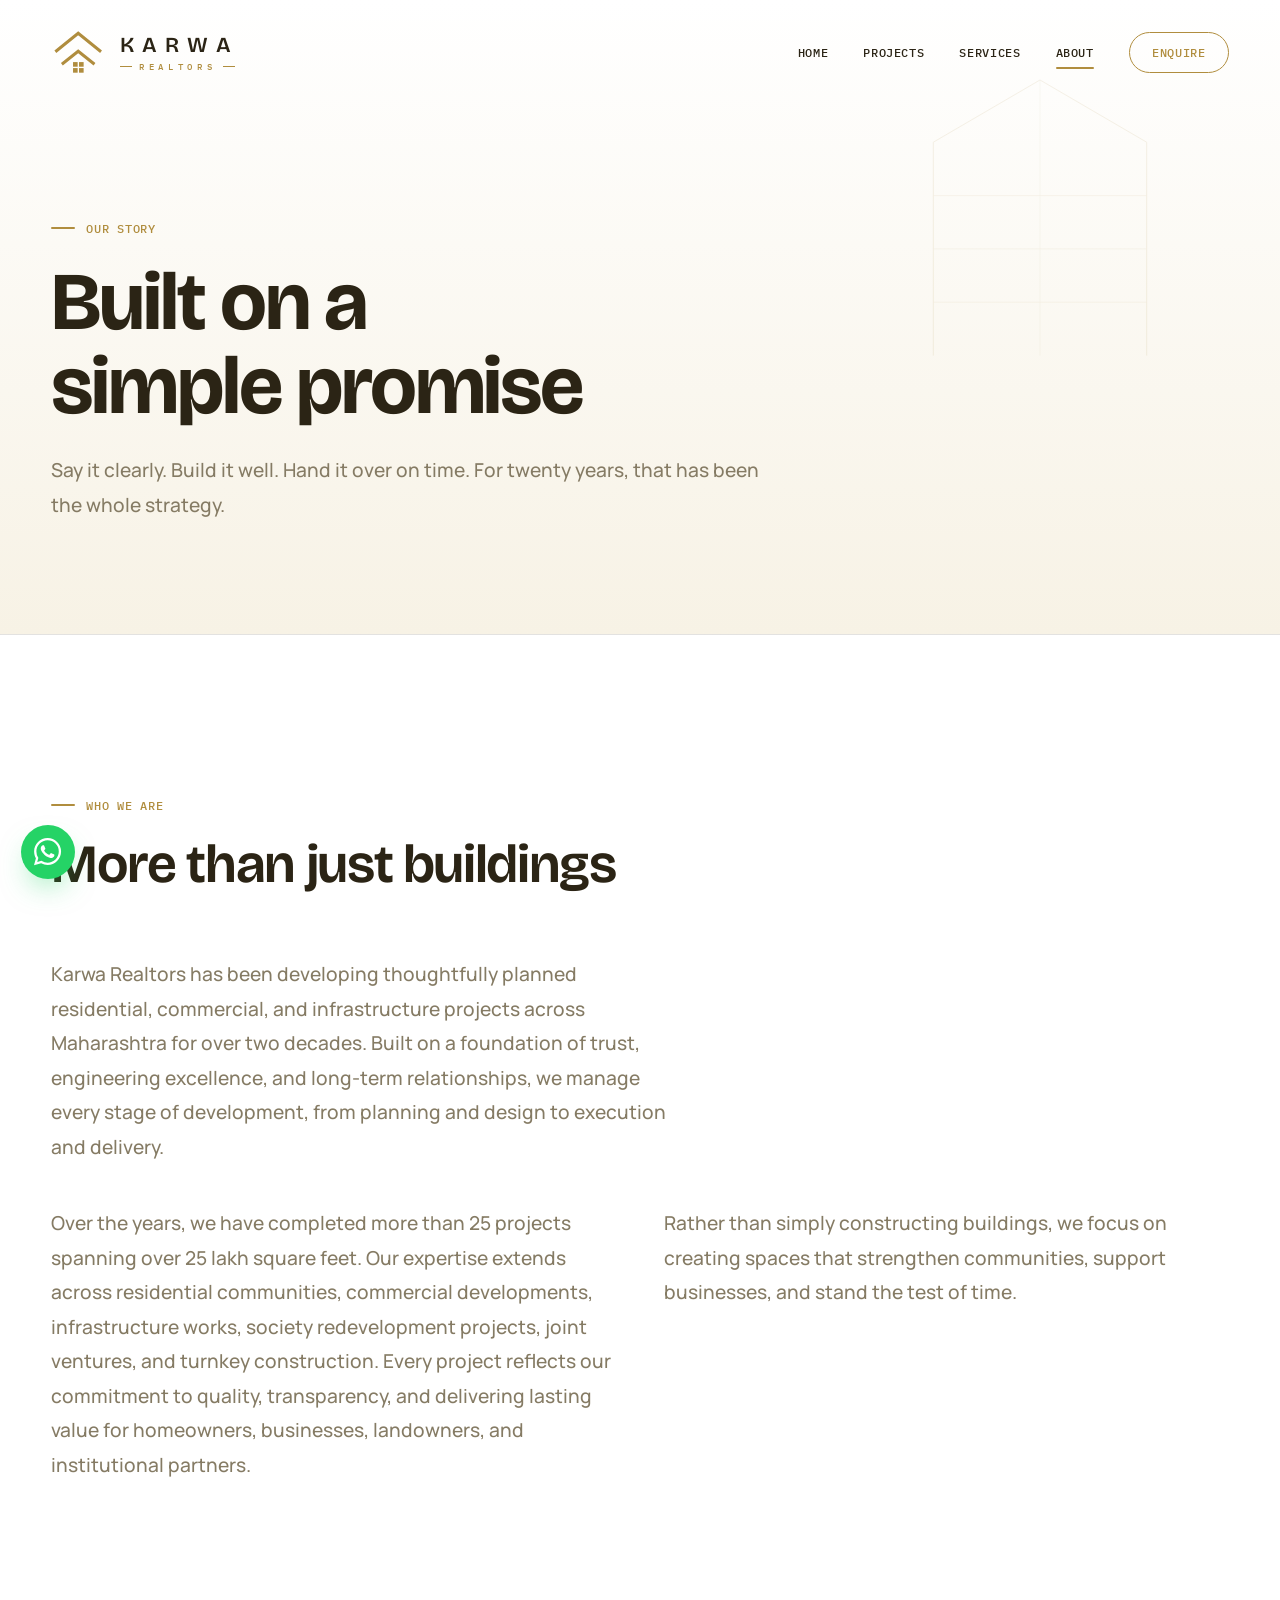
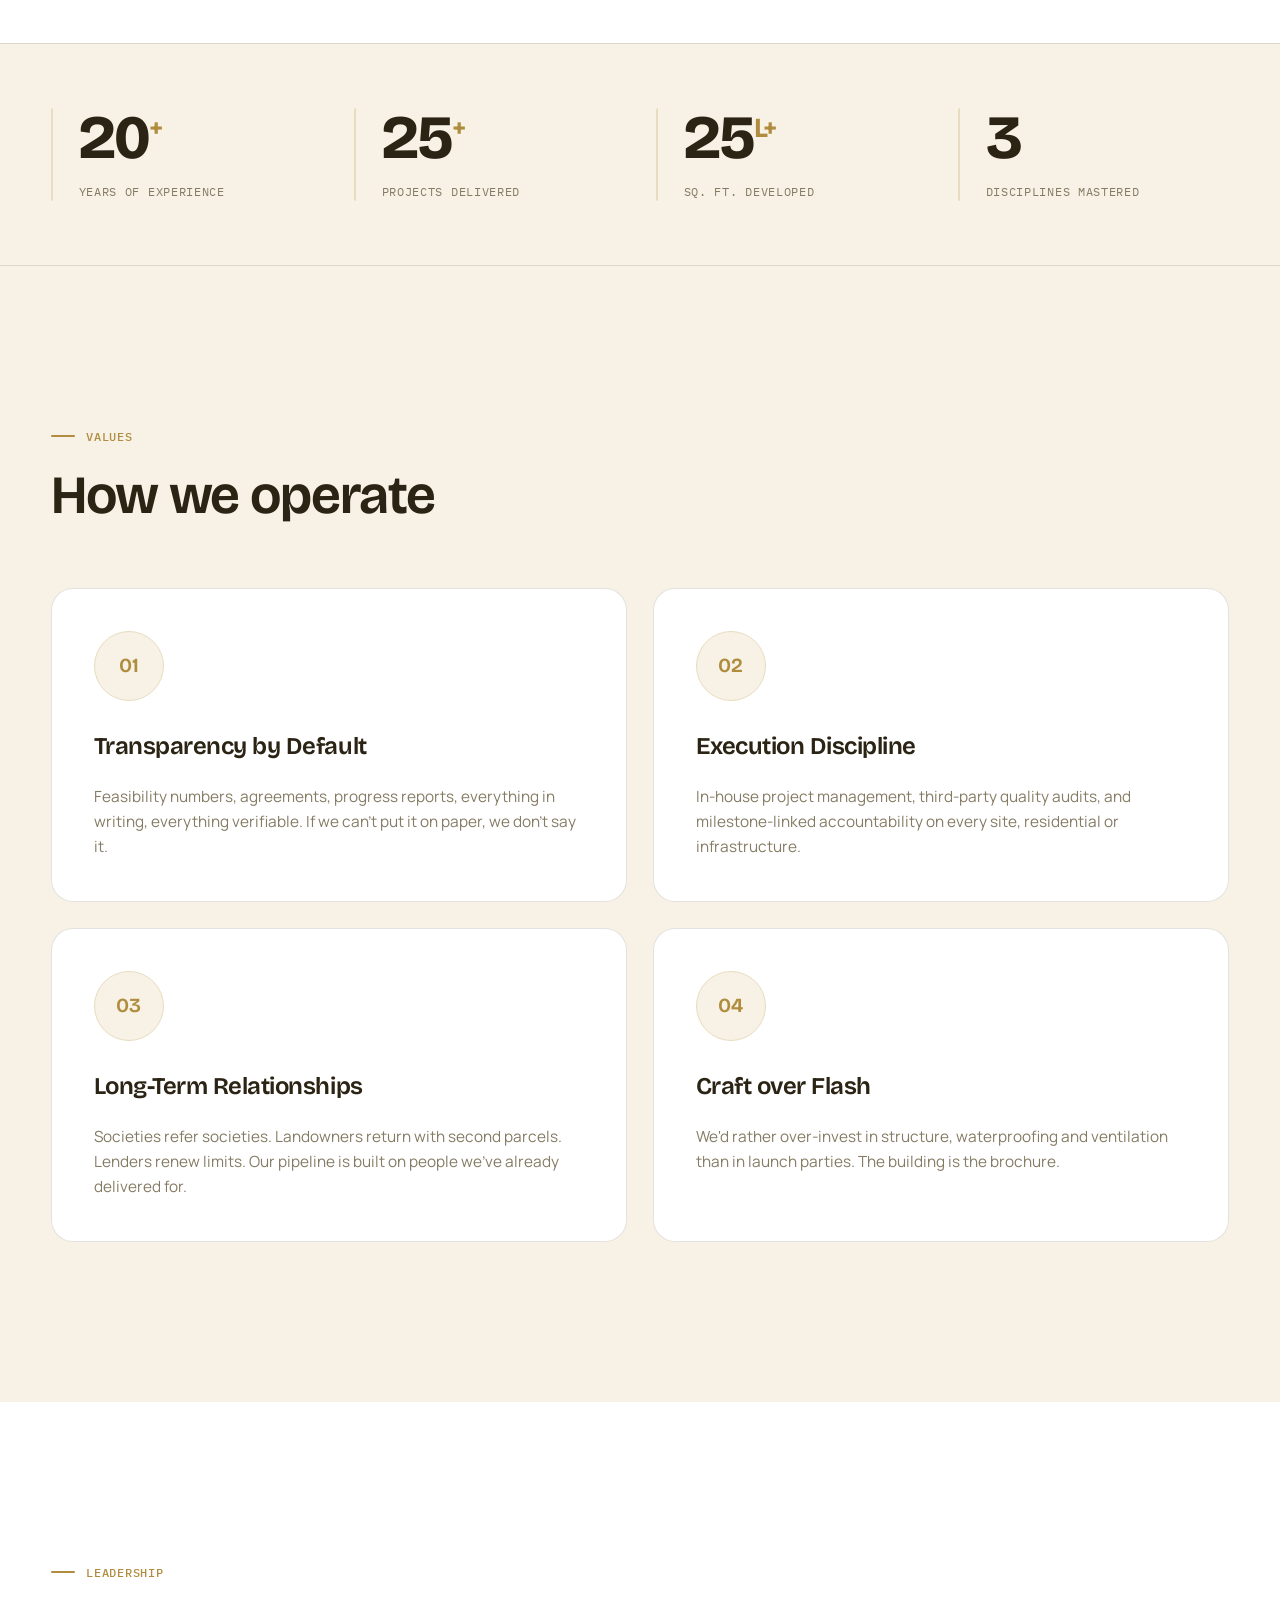
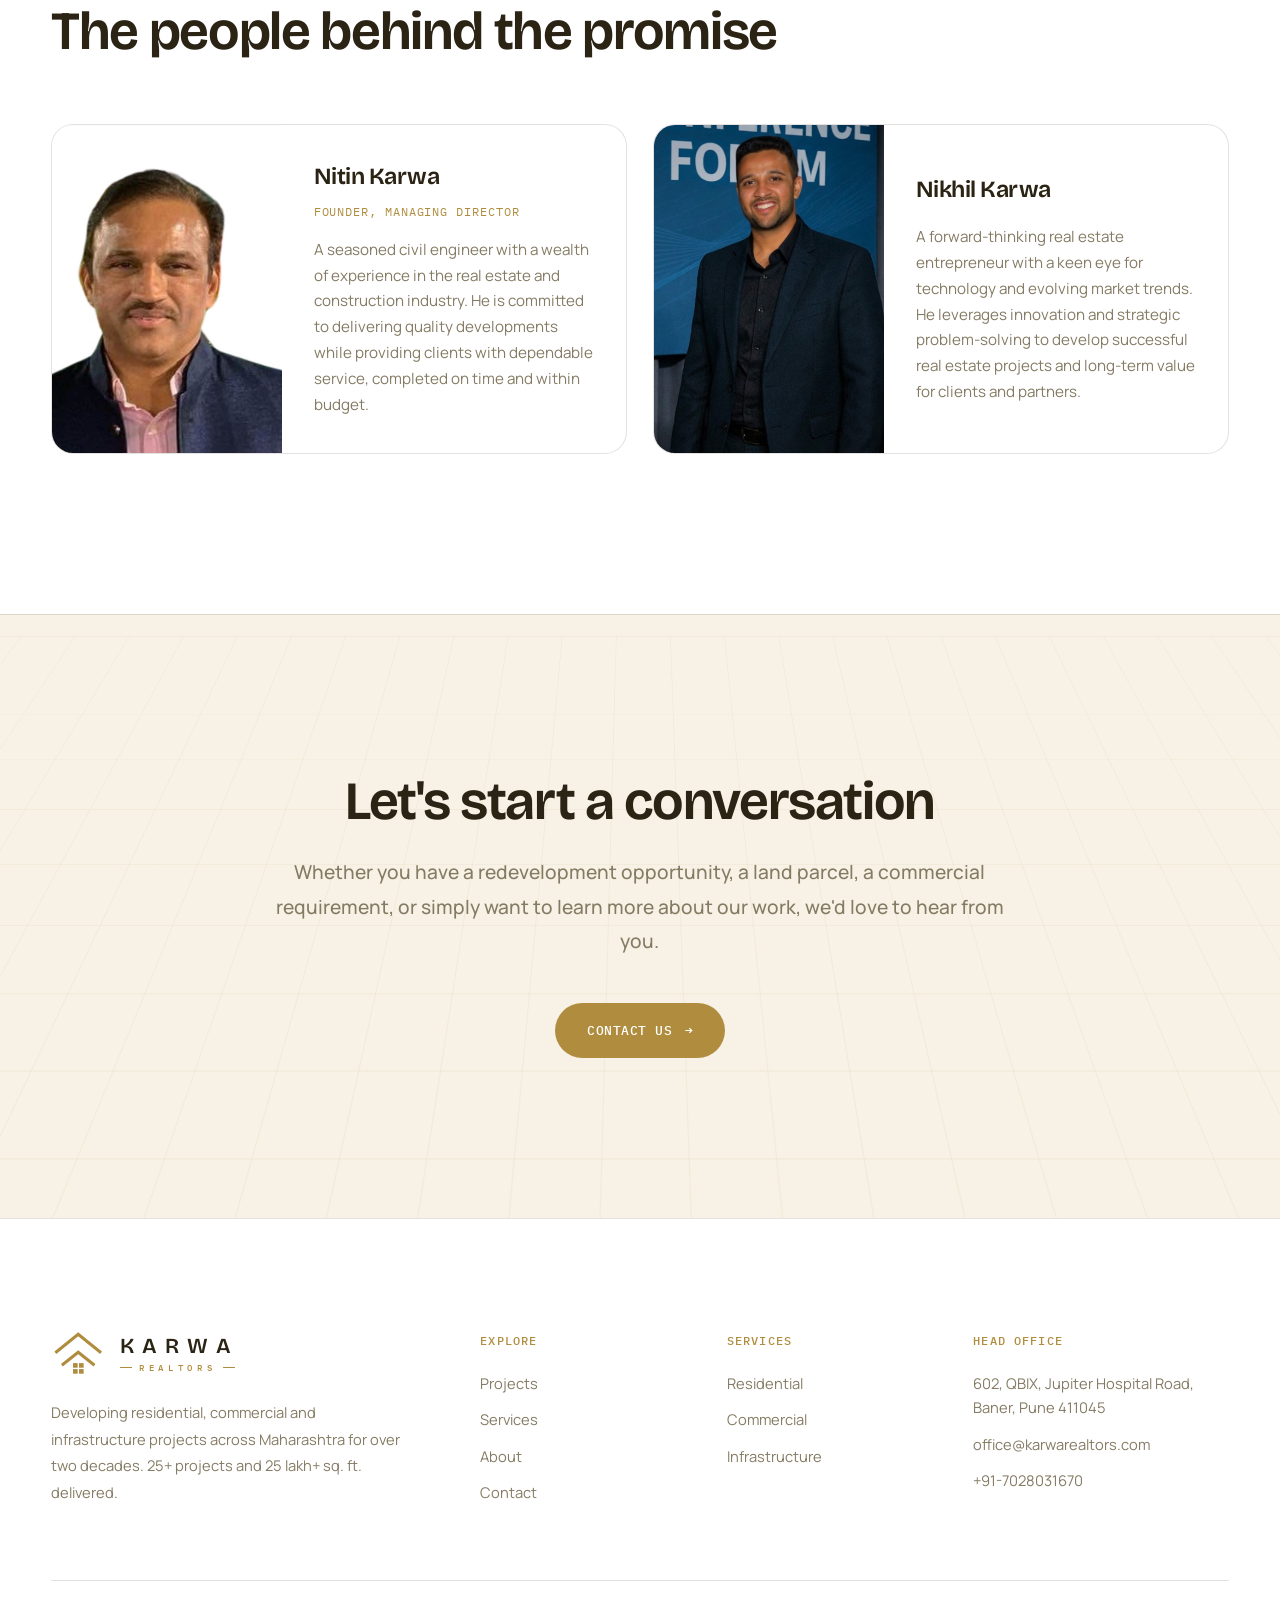
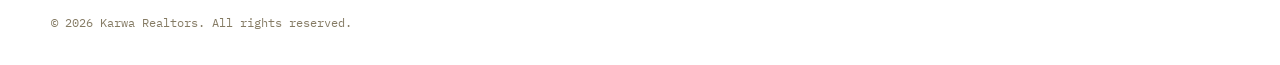
==== karwa-realtors-website/about.html @ 2f1ca00b "Add files via upload" ====
<!DOCTYPE html>
<html lang="en">
<head>
<meta charset="UTF-8">
<meta name="viewport" content="width=device-width, initial-scale=1.0">
<title>About Karwa Realtors | Two Decades of Building Trust in Maharashtra</title>
<meta name="description" content="The story of Karwa Realtors, over two decades of experience, 25+ projects delivered and 25 lakh+ sq. ft. developed across Maharashtra.">
<link rel="preconnect" href="https://fonts.googleapis.com">
<link rel="preconnect" href="https://fonts.gstatic.com" crossorigin>
<link href="https://fonts.googleapis.com/css2?family=Bricolage+Grotesque:opsz,wght@12..96,400..800&family=Instrument+Serif:ital@0;1&family=Manrope:wght@400..800&family=IBM+Plex+Mono:wght@400;500&display=swap" rel="stylesheet">
<link rel="stylesheet" href="css/style.css">
<link rel="icon" type="image/svg+xml" href="favicon.svg">
<link rel="canonical" href="https://www.karwarealtors.com/about.html">
<meta property="og:url" content="https://www.karwarealtors.com/about.html">
<meta property="og:image" content="https://www.karwarealtors.com/images/projects/infinity-one.jpg">
<meta property="og:type" content="website">
<meta property="og:title" content="About Karwa Realtors | Two Decades of Building Trust in Maharashtra">
<meta property="og:description" content="The story of Karwa Realtors, over two decades of experience, 25+ projects delivered and 25 lakh+ sq. ft. developed across Maharashtra.">
</head>
<body>

<div class="veil" aria-hidden="true"></div>

<header class="site-header">
  <div class="container">
    <a class="brand" href="index.html" aria-label="Karwa Realtors Home"><svg class="brand-roof" viewBox="0 0 100 84" aria-hidden="true"><path d="M8 40 L50 6 L92 40"/><path d="M20 63 L50 39 L80 63"/><g><rect x="40.5" y="59" width="8.5" height="8.5"/><rect x="51.5" y="59" width="8.5" height="8.5"/><rect x="40.5" y="70" width="8.5" height="8.5"/><rect x="51.5" y="70" width="8.5" height="8.5"/></g></svg><span class="brand-text"><span class="brand-name">Karwa</span><span class="brand-sub">Realtors</span></span></a>
    <button class="nav-toggle" aria-label="Menu" aria-expanded="false"><span></span><span></span><span></span></button>
    <nav class="nav" aria-label="Primary">
      <a href="index.html">Home</a>
      <a href="projects.html">Projects</a>
      <a href="services.html">Services</a>
      <a href="about.html">About</a>
      <a class="nav-cta" href="contact.html">Enquire</a>
    </nav>
  </div>
</header>

<main class="page">

  <section class="page-hero">
    <svg class="page-hero-lines" viewBox="0 0 1440 400" preserveAspectRatio="xMidYMax slice" aria-hidden="true">
      <g stroke="#b08d3e" fill="none" stroke-width="1" opacity=".22">
        <path d="M1050 400 V160 L1170 90 L1290 160 V400"/>
        <path d="M1050 220h240M1050 280h240M1050 340h240" opacity=".6"/>
        <path d="M1170 90 V400" opacity=".4"/>
      </g>
    </svg>
    <div class="container">
      <p class="eyebrow reveal">Our Story</p>
      <h1 class="h-xl reveal" style="--d:.1s">Built on a<br>simple promise</h1>
      <p class="lede reveal" style="--d:.2s">Say it clearly. Build it well. Hand it over on time. For twenty years, that has been the whole strategy.</p>
    </div>
  </section>

  <section class="section">
    <div class="container">
      <div class="section-head">
        <div>
          <p class="eyebrow reveal">Who We Are</p>
          <h2 class="h-lg reveal" style="--d:.1s">More than just buildings</h2>
        </div>
      </div>
      <p class="lede reveal" style="max-width:52ch;margin-bottom:2.6rem">Karwa Realtors has been developing thoughtfully planned residential, commercial, and infrastructure projects across Maharashtra for over two decades. Built on a foundation of trust, engineering excellence, and long-term relationships, we manage every stage of development, from planning and design to execution and delivery.</p>
      <div style="display:grid;grid-template-columns:repeat(auto-fit,minmax(280px,1fr));gap:3rem">
        <p class="lede reveal">Over the years, we have completed more than 25 projects spanning over 25 lakh square feet. Our expertise extends across residential communities, commercial developments, infrastructure works, society redevelopment projects, joint ventures, and turnkey construction. Every project reflects our commitment to quality, transparency, and delivering lasting value for homeowners, businesses, landowners, and institutional partners.</p>
        <p class="lede reveal" style="--d:.1s">Rather than simply constructing buildings, we focus on creating spaces that strengthen communities, support businesses, and stand the test of time.</p>
      </div>
    </div>
  </section>

  <section class="stats" aria-label="Company statistics">
    <div class="container">
      <div class="stats-grid">
        <div class="stat reveal"><div class="stat-num"><span data-count="20">0</span><sup>+</sup></div><div class="stat-label">Years of Experience</div></div>
        <div class="stat reveal" style="--d:.1s"><div class="stat-num"><span data-count="25">0</span><sup>+</sup></div><div class="stat-label">Projects Delivered</div></div>
        <div class="stat reveal" style="--d:.2s"><div class="stat-num"><span data-count="25">0</span><sup>L+</sup></div><div class="stat-label">Sq. Ft. Developed</div></div>
        <div class="stat reveal" style="--d:.3s"><div class="stat-num"><span data-count="3">0</span></div><div class="stat-label">Disciplines Mastered</div></div>
      </div>
    </div>
  </section>

  <section class="section section-deep">
    <div class="container">
      <div class="section-head">
        <div>
          <p class="eyebrow reveal">Values</p>
          <h2 class="h-lg reveal" style="--d:.1s">How we operate</h2>
        </div>
      </div>
      <div class="lead-grid">
        <div class="lead-card reveal">
          <div class="lead-avatar">01</div>
          <div class="lead-name">Transparency by Default</div>
          <p class="lead-bio">Feasibility numbers, agreements, progress reports, everything in writing, everything verifiable. If we can't put it on paper, we don't say it.</p>
        </div>
        <div class="lead-card reveal" style="--d:.1s">
          <div class="lead-avatar">02</div>
          <div class="lead-name">Execution Discipline</div>
          <p class="lead-bio">In-house project management, third-party quality audits, and milestone-linked accountability on every site, residential or infrastructure.</p>
        </div>
        <div class="lead-card reveal" style="--d:.2s">
          <div class="lead-avatar">03</div>
          <div class="lead-name">Long-Term Relationships</div>
          <p class="lead-bio">Societies refer societies. Landowners return with second parcels. Lenders renew limits. Our pipeline is built on people we've already delivered for.</p>
        </div>
        <div class="lead-card reveal" style="--d:.3s">
          <div class="lead-avatar">04</div>
          <div class="lead-name">Craft over Flash</div>
          <p class="lead-bio">We'd rather over-invest in structure, waterproofing and ventilation than in launch parties. The building is the brochure.</p>
        </div>
      </div>
    </div>
  </section>

  <section class="section">
    <div class="container">
      <div class="section-head">
        <div>
          <p class="eyebrow reveal">Leadership</p>
          <h2 class="h-lg reveal" style="--d:.1s">The people behind the promise</h2>
        </div>
      </div>
      <div class="person-grid">
        <div class="person-card reveal">
          <img class="person-photo" src="images/team/nitin-karwa.jpg" alt="Nitin Karwa, Founder and Managing Director of Karwa Realtors" loading="lazy">
          <div class="person-body">
            <div class="person-name">Nitin Karwa</div>
            <div class="person-role">Founder, Managing Director</div>
            <p class="person-bio">A seasoned civil engineer with a wealth of experience in the real estate and construction industry. He is committed to delivering quality developments while providing clients with dependable service, completed on time and within budget.</p>
          </div>
        </div>
        <div class="person-card reveal" style="--d:.12s">
          <img class="person-photo" src="images/team/nikhil-karwa.jpg" alt="Nikhil Karwa of Karwa Realtors" loading="lazy">
          <div class="person-body">
            <div class="person-name">Nikhil Karwa</div>
            <p class="person-bio">A forward-thinking real estate entrepreneur with a keen eye for technology and evolving market trends. He leverages innovation and strategic problem-solving to develop successful real estate projects and long-term value for clients and partners.</p>
          </div>
        </div>
      </div>
    </div>
  </section>

  <section class="cta-band">
    <div class="cta-grid-bg" aria-hidden="true"></div>
    <div class="container">
      <h2 class="h-lg reveal">Let's start a conversation</h2>
      <p class="lede reveal" style="--d:.1s">Whether you have a redevelopment opportunity, a land parcel, a commercial requirement, or simply want to learn more about our work, we'd love to hear from you.</p>
      <a class="btn btn-bronze reveal" style="--d:.2s" href="contact.html">Contact Us <span class="arrow">→</span></a>
    </div>
  </section>

  <footer class="site-footer">
    <div class="container">
      <div class="footer-grid">
        <div class="footer-brand">
          <a class="brand" href="index.html" aria-label="Karwa Realtors Home"><svg class="brand-roof" viewBox="0 0 100 84" aria-hidden="true"><path d="M8 40 L50 6 L92 40"/><path d="M20 63 L50 39 L80 63"/><g><rect x="40.5" y="59" width="8.5" height="8.5"/><rect x="51.5" y="59" width="8.5" height="8.5"/><rect x="40.5" y="70" width="8.5" height="8.5"/><rect x="51.5" y="70" width="8.5" height="8.5"/></g></svg><span class="brand-text"><span class="brand-name">Karwa</span><span class="brand-sub">Realtors</span></span></a>
          <p class="footer-tag">Developing residential, commercial and infrastructure projects across Maharashtra for over two decades. 25+ projects and 25 lakh+ sq. ft. delivered.</p>
        </div>
        <div class="footer-col">
          <h4>Explore</h4>
          <ul>
            <li><a href="projects.html">Projects</a></li>
            <li><a href="services.html">Services</a></li>
            <li><a href="about.html">About</a></li>
            <li><a href="contact.html">Contact</a></li>
          </ul>
        </div>
        <div class="footer-col">
          <h4>Services</h4>
          <ul>
            <li><a href="services.html#residential">Residential</a></li>
            <li><a href="services.html#commercial">Commercial</a></li>
            <li><a href="services.html#infrastructure">Infrastructure</a></li>
          </ul>
        </div>
        <div class="footer-col">
          <h4>Head Office</h4>
          <ul>
            <li>602, QBIX, Jupiter Hospital Road,<br>Baner, Pune 411045</li>
            <li><a href="mailto:office@karwarealtors.com">office@karwarealtors.com</a></li>
            <li><a href="tel:+917028031670">+91-7028031670</a></li>
          </ul>
        </div>
      </div>
      <div class="footer-bottom">
        <span>© 2026 Karwa Realtors. All rights reserved.</span>
      </div>
    </div>
  </footer>

</main>

<a class="wa-float" href="https://wa.me/917028031670?text=Hi%2C%20I%20am%20interested%20in%20a%20Karwa%20Realtors%20project." target="_blank" rel="noopener" aria-label="Chat with Karwa Realtors on WhatsApp"><svg viewBox="0 0 16 16" xmlns="http://www.w3.org/2000/svg"><path d="M13.601 2.326A7.854 7.854 0 0 0 7.994 0C3.627 0 .068 3.558.064 7.926c0 1.399.366 2.76 1.057 3.965L0 16l4.204-1.102a7.933 7.933 0 0 0 3.79.965h.004c4.368 0 7.926-3.558 7.93-7.93A7.898 7.898 0 0 0 13.6 2.326zM7.994 14.521a6.573 6.573 0 0 1-3.356-.92l-.24-.144-2.494.654.666-2.433-.156-.251a6.56 6.56 0 0 1-1.007-3.505c0-3.626 2.957-6.584 6.591-6.584a6.56 6.56 0 0 1 4.66 1.931 6.557 6.557 0 0 1 1.928 4.66c-.004 3.639-2.961 6.592-6.592 6.592zm3.615-4.934c-.197-.099-1.17-.578-1.353-.646-.182-.065-.315-.099-.445.099-.133.197-.513.646-.627.775-.114.133-.232.148-.43.05-.197-.1-.836-.308-1.592-.985-.59-.525-.985-1.175-1.103-1.372-.114-.198-.011-.304.088-.403.087-.088.197-.232.296-.346.1-.114.133-.198.198-.33.065-.134.034-.248-.015-.347-.05-.099-.445-1.076-.612-1.47-.16-.389-.323-.335-.445-.34-.114-.007-.247-.007-.38-.007a.729.729 0 0 0-.529.247c-.182.198-.691.677-.691 1.654 0 .977.71 1.916.81 2.049.098.133 1.394 2.132 3.383 2.992.47.205.84.326 1.129.418.475.152.904.129 1.246.08.38-.058 1.171-.48 1.338-.943.164-.464.164-.86.114-.943-.049-.084-.182-.133-.38-.232z"/></svg></a>

<script src="js/main.js" defer></script>
</body>
</html>
---- karwa-realtors-website/css/style.css ----
/* ============================================================
   KARWA REALTORS — Design System v3 (light) + featured projects
   White & gold. White + ivory backgrounds, gold accents,
   warm dark ink for text only. No dark sections.
   Type: Bricolage Grotesque (display) / Manrope (body)
         Instrument Serif italic (accents) / IBM Plex Mono (labels)
   ============================================================ */

:root {
  --paper: #ffffff;
  --ivory: #f7f2e5;
  --ivory-deep: #f1e9d6;
  --ink: #2b2415;
  --gold: #b08d3e;
  --gold-deep: #8a6c2c;
  --gold-light: #cfa54f;
  --gold-pale: #e8dcc0;
  --muted: #857b64;
  --line: rgba(43, 36, 21, 0.13);

  --font-display: "Bricolage Grotesque", "Arial Black", sans-serif;
  --font-serif: "Instrument Serif", Georgia, serif;
  --font-body: "Manrope", -apple-system, "Helvetica Neue", sans-serif;
  --font-mono: "IBM Plex Mono", "SF Mono", monospace;

  --ease-out: cubic-bezier(0.16, 1, 0.3, 1);
  --ease-in-out: cubic-bezier(0.65, 0, 0.35, 1);

  --r-md: 14px;
  --r-lg: 22px;

  --space-1: 0.5rem;
  --space-2: 1rem;
  --space-3: 2rem;
  --space-4: 4rem;
  --space-5: 7rem;
  --space-6: 10rem;

  --container: 1280px;
  --gutter: clamp(1.25rem, 4vw, 3.5rem);
}

* { margin: 0; padding: 0; box-sizing: border-box; }

html { scroll-behavior: smooth; }
@media (prefers-reduced-motion: reduce) {
  html { scroll-behavior: auto; }
  *, *::before, *::after {
    animation-duration: 0.01ms !important;
    transition-duration: 0.01ms !important;
  }
}

body {
  font-family: var(--font-body);
  background: var(--paper);
  color: var(--ink);
  line-height: 1.65;
  font-size: 1rem;
  -webkit-font-smoothing: antialiased;
  overflow-x: hidden;
}

::selection { background: var(--gold); color: var(--paper); }

img, svg, canvas { display: block; max-width: 100%; }
a { color: inherit; text-decoration: none; }
button { font: inherit; cursor: pointer; border: none; background: none; }
ul { list-style: none; }

.container {
  max-width: var(--container);
  margin: 0 auto;
  padding-left: var(--gutter);
  padding-right: var(--gutter);
}

/* ---------- Typography ---------- */
h1, h2, h3, .display {
  font-family: var(--font-display);
  font-weight: 640;
  line-height: 1.02;
  letter-spacing: -0.025em;
}
h1 em, h2 em, h3 em {
  font-family: var(--font-serif);
  font-weight: 400;
  font-style: italic;
  letter-spacing: -0.01em;
  color: var(--gold);
}

.eyebrow {
  font-family: var(--font-mono);
  font-size: 0.78rem;
  font-weight: 500;
  letter-spacing: 0.06em;
  text-transform: uppercase;
  color: var(--gold);
  display: flex;
  align-items: center;
  gap: 0.7rem;
  margin-bottom: 1.4rem;
}
.eyebrow::before {
  content: "";
  width: 1.5rem;
  height: 2px;
  background: var(--gold);
  border-radius: 2px;
  flex: none;
}

.h-xl { font-size: clamp(2.7rem, 6.4vw, 5.4rem); font-weight: 700; }
.h-lg { font-size: clamp(2.1rem, 4.2vw, 3.5rem); }
.h-md { font-size: clamp(1.5rem, 2.6vw, 2.2rem); }

.lede {
  font-size: clamp(1.02rem, 1.5vw, 1.2rem);
  color: var(--muted);
  max-width: 38em;
  line-height: 1.8;
  font-weight: 500;
}

/* ---------- Loader ---------- */
.loader {
  position: fixed;
  inset: 0;
  z-index: 200;
  background: var(--paper);
  display: flex;
  flex-direction: column;
  align-items: center;
  justify-content: center;
  gap: 1.6rem;
  transition: opacity 0.7s var(--ease-in-out), visibility 0.7s;
}
.loader.is-done { opacity: 0; visibility: hidden; }
.loader svg { width: 96px; height: auto; overflow: visible; }
.loader svg path {
  fill: none;
  stroke: var(--gold);
  stroke-width: 5.5;
  stroke-dasharray: 240;
  stroke-dashoffset: 240;
  animation: drawLogo 1.5s var(--ease-out) forwards;
}
.loader svg path:nth-of-type(2) { animation-delay: 0.3s; }
.loader .loader-win rect {
  fill: var(--gold);
  opacity: 0;
  animation: fadeUp 0.5s var(--ease-out) forwards;
}
.loader .loader-win rect:nth-child(1) { animation-delay: 0.85s; }
.loader .loader-win rect:nth-child(2) { animation-delay: 0.95s; }
.loader .loader-win rect:nth-child(3) { animation-delay: 1.05s; }
.loader .loader-win rect:nth-child(4) { animation-delay: 1.15s; }
@keyframes drawLogo { to { stroke-dashoffset: 0; } }
.loader-word {
  color: var(--ink);
  font-family: var(--font-display);
  font-weight: 600;
  font-size: 1.05rem;
  letter-spacing: 0.3em;
  margin-right: -0.3em;
  text-transform: uppercase;
  opacity: 0;
  animation: fadeUp 0.9s var(--ease-out) 0.9s forwards;
}
@keyframes fadeUp {
  from { opacity: 0; transform: translateY(14px); }
  to { opacity: 1; transform: translateY(0); }
}

/* ---------- Page transition veil ---------- */
.veil {
  position: fixed;
  inset: 0;
  z-index: 190;
  background: var(--ivory);
  transform: scaleY(0);
  transform-origin: top;
  pointer-events: none;
}
.veil.is-in { animation: veilIn 0.55s var(--ease-in-out) forwards; }
@keyframes veilIn {
  from { transform: scaleY(0); }
  to { transform: scaleY(1); }
}
body.is-entering .page {
  animation: pageEnter 0.9s var(--ease-out) 0.05s both;
}
@keyframes pageEnter {
  from { opacity: 0; transform: translateY(26px); }
  to { opacity: 1; transform: translateY(0); }
}

/* ---------- Header ---------- */
.site-header {
  position: fixed;
  top: 0; left: 0; right: 0;
  z-index: 100;
  transition: background 0.45s var(--ease-out), box-shadow 0.45s, backdrop-filter 0.45s;
}
.site-header .container {
  display: flex;
  align-items: center;
  justify-content: space-between;
  height: 6.6rem;
  transition: height 0.45s var(--ease-out);
}
.site-header.is-solid {
  background: rgba(255, 255, 255, 0.9);
  backdrop-filter: blur(14px);
  -webkit-backdrop-filter: blur(14px);
  box-shadow: 0 1px 0 var(--line);
}
.site-header.is-solid .container { height: 5.4rem; }

.brand {
  display: flex;
  align-items: center;
  gap: 0.9rem;
  color: var(--ink);
}
.brand-roof {
  width: 3.4rem;
  height: auto;
  flex: none;
  overflow: visible;
  transition: transform 0.5s var(--ease-out);
}
.brand-roof path {
  fill: none;
  stroke: var(--gold);
  stroke-width: 5.5;
}
.brand-roof rect { fill: var(--gold); }
.brand:hover .brand-roof { transform: translateY(-3px); }
.brand-text {
  display: flex;
  flex-direction: column;
  gap: 0.34rem;
  line-height: 1;
}
.brand-name {
  font-family: var(--font-display);
  font-size: 1.34rem;
  font-weight: 600;
  letter-spacing: 0.38em;
  margin-right: -0.38em;
  text-transform: uppercase;
}
.brand-sub {
  display: flex;
  align-items: center;
  gap: 0.45rem;
  font-family: var(--font-mono);
  font-size: 0.58rem;
  font-weight: 500;
  letter-spacing: 0.5em;
  margin-right: -0.5em;
  text-transform: uppercase;
  color: var(--gold);
}
.brand-sub::before,
.brand-sub::after {
  content: "";
  height: 1px;
  flex: 1;
  min-width: 0.55rem;
  background: var(--gold);
}

.nav { display: flex; align-items: center; gap: 2.2rem; }
.nav a {
  position: relative;
  font-family: var(--font-mono);
  font-size: 0.76rem;
  font-weight: 500;
  letter-spacing: 0.05em;
  text-transform: uppercase;
  color: var(--ink);
  padding: 0.4rem 0;
}
.nav a::after {
  content: "";
  position: absolute;
  left: 0; bottom: 0;
  width: 100%;
  height: 2px;
  border-radius: 2px;
  background: var(--gold);
  transform: scaleX(0);
  transform-origin: right;
  transition: transform 0.4s var(--ease-out);
}
.nav a:hover::after, .nav a.is-active::after {
  transform: scaleX(1);
  transform-origin: left;
}
.nav .nav-cta {
  border: 1.5px solid var(--gold);
  border-radius: 999px;
  padding: 0.6rem 1.4rem;
  color: var(--gold);
  transition: background 0.4s, color 0.4s;
}
.nav .nav-cta:hover { background: var(--gold); color: var(--paper) !important; }
.nav .nav-cta::after { display: none; }

.nav-toggle {
  display: none;
  flex-direction: column;
  gap: 6px;
  padding: 0.6rem;
  z-index: 120;
}
.nav-toggle span {
  width: 26px; height: 2px;
  border-radius: 2px;
  background: var(--ink);
  transition: transform 0.4s var(--ease-out), opacity 0.3s;
}
body.nav-open .nav-toggle span:nth-child(1) { transform: translateY(8px) rotate(45deg); }
body.nav-open .nav-toggle span:nth-child(2) { opacity: 0; }
body.nav-open .nav-toggle span:nth-child(3) { transform: translateY(-8px) rotate(-45deg); }

@media (max-width: 860px) {
  .nav-toggle { display: flex; }
  .nav {
    position: fixed;
    inset: 0;
    background: var(--paper);
    flex-direction: column;
    justify-content: center;
    gap: 2rem;
    opacity: 0;
    visibility: hidden;
    transition: opacity 0.5s var(--ease-out), visibility 0.5s;
  }
  body.nav-open .nav { opacity: 1; visibility: visible; }
  .nav a {
    font-family: var(--font-display);
    font-weight: 600;
    font-size: 1.8rem;
    text-transform: none;
    letter-spacing: -0.01em;
    opacity: 0;
    transform: translateY(20px);
    transition: opacity 0.5s var(--ease-out), transform 0.5s var(--ease-out);
  }
  body.nav-open .nav a { opacity: 1; transform: translateY(0); }
  body.nav-open .nav a:nth-child(1) { transition-delay: 0.10s; }
  body.nav-open .nav a:nth-child(2) { transition-delay: 0.16s; }
  body.nav-open .nav a:nth-child(3) { transition-delay: 0.22s; }
  body.nav-open .nav a:nth-child(4) { transition-delay: 0.28s; }
  body.nav-open .nav a:nth-child(5) { transition-delay: 0.34s; }
  body.nav-open { overflow: hidden; }
}

/* ---------- Buttons ---------- */
.btn {
  position: relative;
  display: inline-flex;
  align-items: center;
  gap: 0.8rem;
  padding: 1.05rem 2rem;
  font-family: var(--font-mono);
  font-size: 0.8rem;
  font-weight: 500;
  letter-spacing: 0.04em;
  text-transform: uppercase;
  border-radius: 999px;
  overflow: hidden;
  isolation: isolate;
  transition: color 0.45s var(--ease-out), border-color 0.45s;
}
.btn::before {
  content: "";
  position: absolute;
  inset: 0;
  z-index: -1;
  border-radius: 999px;
  transform: scaleX(0);
  transform-origin: right;
  transition: transform 0.5s var(--ease-out);
}
.btn:hover::before { transform: scaleX(1); transform-origin: left; }
.btn .arrow { transition: transform 0.45s var(--ease-out); }
.btn:hover .arrow { transform: translateX(6px); }

.btn-bronze { background: var(--gold); color: var(--paper); }
.btn-bronze::before { background: var(--gold-deep); }

.btn-ghost { border: 1.5px solid var(--gold); color: var(--gold); }
.btn-ghost::before { background: var(--gold); }
.btn-ghost:hover { color: var(--paper); }

.btn-ink { border: 1.5px solid var(--ink); color: var(--ink); }
.btn-ink::before { background: var(--ink); }
.btn-ink:hover { color: var(--paper); }

/* ---------- Reveal-on-scroll ---------- */
.reveal {
  opacity: 0;
  transform: translateY(38px);
  transition: opacity 0.9s var(--ease-out), transform 0.9s var(--ease-out);
  transition-delay: var(--d, 0s);
  will-change: opacity, transform;
}
.reveal.is-visible { opacity: 1; transform: translateY(0); }

.reveal-line { overflow: hidden; }
.reveal-line > span {
  display: block;
  transform: translateY(110%);
  transition: transform 1s var(--ease-out);
  transition-delay: var(--d, 0s);
}
.reveal-line.is-visible > span { transform: translateY(0); }

/* ---------- Hero ---------- */
.hero {
  position: relative;
  min-height: 100svh;
  display: flex;
  align-items: flex-end;
  background: linear-gradient(180deg, #ffffff 0%, #faf6ec 60%, #f7f2e5 100%);
  color: var(--ink);
  overflow: hidden;
}
.hero-canvas {
  position: absolute;
  inset: 0;
  width: 100%;
  height: 100%;
}
.hero::after {
  content: "";
  position: absolute;
  inset: 0;
  background:
    linear-gradient(to top, rgba(255,255,255,0.9) 0%, rgba(255,255,255,0) 45%, rgba(255,255,255,0.5) 100%);
  pointer-events: none;
}
.hero-content {
  position: relative;
  z-index: 2;
  width: 100%;
  padding-bottom: clamp(4rem, 9vh, 7rem);
}
.hero h1 { max-width: 11em; color: var(--ink); }
.hero-sub {
  margin-top: 1.8rem;
  max-width: 34em;
  color: var(--muted);
  font-size: clamp(1rem, 1.4vw, 1.15rem);
  line-height: 1.8;
  font-weight: 500;
}
.hero-actions {
  display: flex;
  flex-wrap: wrap;
  gap: 1.1rem;
  margin-top: 2.6rem;
}
.scroll-cue {
  position: absolute;
  right: var(--gutter);
  bottom: clamp(4rem, 9vh, 7rem);
  z-index: 2;
  display: flex;
  flex-direction: column;
  align-items: center;
  gap: 0.9rem;
  color: var(--muted);
  font-family: var(--font-mono);
  font-size: 0.66rem;
  letter-spacing: 0.28em;
  text-transform: uppercase;
  writing-mode: vertical-rl;
}
.scroll-cue::after {
  content: "";
  width: 2px;
  border-radius: 2px;
  height: 4.2rem;
  background: linear-gradient(to bottom, var(--gold), transparent);
  animation: cueDrop 2.2s var(--ease-in-out) infinite;
}
@keyframes cueDrop {
  0% { transform: scaleY(0); transform-origin: top; }
  45% { transform: scaleY(1); transform-origin: top; }
  55% { transform: scaleY(1); transform-origin: bottom; }
  100% { transform: scaleY(0); transform-origin: bottom; }
}
@media (max-width: 700px) { .scroll-cue { display: none; } }

/* ---------- Stats band ---------- */
.stats {
  background: var(--ivory);
  color: var(--ink);
  border-top: 1px solid var(--line);
  border-bottom: 1px solid var(--line);
  padding: var(--space-4) 0;
}
.stats-grid {
  display: grid;
  grid-template-columns: repeat(4, 1fr);
  gap: var(--space-3);
}
.stat { border-left: 2px solid var(--gold-pale); padding-left: 1.6rem; border-radius: 2px; }
.stat-num {
  font-family: var(--font-display);
  font-weight: 750;
  font-size: clamp(2.6rem, 4.8vw, 4.2rem);
  line-height: 1;
  color: var(--ink);
  letter-spacing: -0.03em;
  font-variant-numeric: tabular-nums;
}
.stat-num sup { font-size: 0.45em; color: var(--gold); font-weight: 700; }
.stat-label {
  margin-top: 0.8rem;
  font-family: var(--font-mono);
  font-size: 0.72rem;
  letter-spacing: 0.06em;
  text-transform: uppercase;
  color: var(--muted);
}
@media (max-width: 860px) {
  .stats-grid { grid-template-columns: repeat(2, 1fr); row-gap: var(--space-3); }
}

/* ---------- Section scaffolding ---------- */
.section { padding: var(--space-6) 0; }
.section-dark { background: var(--ivory); color: var(--ink); }
.section-deep { background: var(--ivory); }
.section-head {
  display: flex;
  align-items: flex-end;
  justify-content: space-between;
  gap: var(--space-3);
  margin-bottom: var(--space-4);
  flex-wrap: wrap;
}
.section-head .lede { margin-top: 1.2rem; }
@media (max-width: 700px) { .section { padding: var(--space-5) 0; } }

/* ---------- Featured projects (homepage) ---------- */
.feat-list {
  display: flex;
  flex-direction: column;
  gap: clamp(3.5rem, 8vw, 6rem);
}
.feat-item {
  display: grid;
  grid-template-columns: 1.15fr 1fr;
  align-items: center;
}
.feat-media {
  position: relative;
  display: block;
  border-radius: var(--r-lg);
  overflow: hidden;
  aspect-ratio: 21 / 25;
  border: 1.5px solid var(--line);
  background: var(--ivory);
}
.feat-media img {
  width: 100%;
  height: 100%;
  object-fit: contain;
  transition: transform 1.4s var(--ease-out);
}
.feat-item:hover .feat-media img { transform: scale(1.05); }
.feat-num {
  position: absolute;
  top: 1.1rem;
  left: 1.5rem;
  font-family: var(--font-display);
  font-weight: 700;
  font-size: clamp(2.4rem, 4.6vw, 3.8rem);
  line-height: 1;
  color: rgba(255, 255, 255, 0.92);
  text-shadow: 0 6px 28px rgba(43, 36, 21, 0.45);
}
.feat-card {
  position: relative;
  z-index: 2;
  margin-left: clamp(-7rem, -6vw, -3rem);
  background: var(--paper);
  border: 1.5px solid var(--line);
  border-radius: var(--r-lg);
  padding: clamp(1.8rem, 3vw, 2.7rem);
  box-shadow: 0 36px 70px -40px rgba(43, 36, 21, 0.4);
}
.feat-item.is-flip .feat-media { order: 2; }
.feat-item.is-flip .feat-card {
  order: 1;
  margin-left: 0;
  margin-right: clamp(-7rem, -6vw, -3rem);
}
.feat-status {
  display: inline-flex;
  padding: 0.4rem 1.05rem;
  border: 1.5px solid var(--gold-pale);
  border-radius: 999px;
  font-family: var(--font-mono);
  font-size: 0.66rem;
  font-weight: 500;
  letter-spacing: 0.12em;
  text-transform: uppercase;
  color: var(--gold);
}
.feat-name {
  font-family: var(--font-display);
  font-weight: 640;
  font-size: clamp(1.5rem, 2.4vw, 2rem);
  letter-spacing: -0.02em;
  margin-top: 1.1rem;
}
.feat-meta {
  display: flex;
  flex-wrap: wrap;
  gap: 1.2rem;
  margin-top: 0.7rem;
  font-family: var(--font-mono);
  font-size: 0.74rem;
  color: var(--muted);
}
.feat-desc {
  margin-top: 0.9rem;
  color: var(--muted);
  font-size: 0.96rem;
  line-height: 1.75;
}
.feat-link {
  display: inline-flex;
  align-items: center;
  gap: 0.6rem;
  margin-top: 1.4rem;
  font-family: var(--font-mono);
  font-size: 0.72rem;
  letter-spacing: 0.06em;
  text-transform: uppercase;
  color: var(--gold);
  border-bottom: 1.5px solid var(--gold-pale);
  padding-bottom: 0.35rem;
  transition: border-color 0.3s;
}
.feat-link:hover { border-color: var(--gold); }
.feat-link .arrow { transition: transform 0.4s var(--ease-out); }
.feat-item:hover .feat-link .arrow { transform: translateX(6px); }
@media (max-width: 900px) {
  .feat-item { grid-template-columns: 1fr; }
  .feat-item .feat-card,
  .feat-item.is-flip .feat-card {
    order: 2;
    margin: -2.5rem 1rem 0;
  }
  .feat-item.is-flip .feat-media { order: 1; }
}

/* ---------- Services list ---------- */
.svc-list { border-top: 1.5px solid var(--line); }
.svc-row {
  position: relative;
  display: grid;
  grid-template-columns: 4rem 1fr auto;
  align-items: center;
  gap: var(--space-3);
  padding: 2.2rem 0;
  border-bottom: 1.5px solid var(--line);
  transition: padding-left 0.5s var(--ease-out);
}
.svc-row:hover { padding-left: 1.2rem; }
.svc-index {
  font-family: var(--font-mono);
  font-size: 0.85rem;
  color: var(--gold);
}
.svc-name {
  font-family: var(--font-display);
  font-weight: 640;
  font-size: clamp(1.4rem, 2.6vw, 2.1rem);
  letter-spacing: -0.02em;
  transition: color 0.4s;
}
.svc-row:hover .svc-name { color: var(--gold); }
.svc-desc {
  display: block;
  margin-top: 0.4rem;
  color: var(--muted);
  font-size: 0.95rem;
  max-width: 44em;
}
.svc-arrow {
  width: 3.1rem; height: 3.1rem;
  border: 1.5px solid var(--line);
  border-radius: 50%;
  display: grid;
  place-items: center;
  transition: background 0.4s, color 0.4s, border-color 0.4s, transform 0.5s var(--ease-out);
}
.svc-row:hover .svc-arrow {
  background: var(--gold);
  border-color: var(--gold);
  color: var(--paper);
  transform: rotate(-45deg);
}
@media (max-width: 700px) {
  .svc-row { grid-template-columns: 1fr auto; }
  .svc-index { display: none; }
}

/* ---------- Timeline (journey) ---------- */
.timeline {
  position: relative;
  max-width: 760px;
  margin: 0 auto;
}
.timeline::before {
  content: "";
  position: absolute;
  left: 0.55rem;
  top: 0.5rem;
  bottom: 0.5rem;
  width: 2px;
  border-radius: 2px;
  background: var(--gold-pale);
}
.timeline-progress {
  position: absolute;
  left: 0.55rem;
  top: 0.5rem;
  width: 2px;
  border-radius: 2px;
  height: 0;
  background: var(--gold);
  transition: height 0.2s linear;
}
.tl-item {
  position: relative;
  padding: 0 0 var(--space-4) 3rem;
}
.tl-item:last-child { padding-bottom: 0; }
.tl-item::before {
  content: "";
  position: absolute;
  left: 0;
  top: 0.45rem;
  width: 1.1rem;
  height: 1.1rem;
  border: 2px solid var(--gold);
  border-radius: 50%;
  background: var(--ivory);
  transition: background 0.5s;
}
.tl-item.is-visible::before { background: var(--gold); }
.tl-year {
  font-family: var(--font-mono);
  font-size: 0.72rem;
  letter-spacing: 0.08em;
  text-transform: uppercase;
  color: var(--gold);
}
.tl-title {
  font-family: var(--font-display);
  font-weight: 640;
  font-size: 1.55rem;
  letter-spacing: -0.02em;
  margin-top: 0.5rem;
  color: var(--ink);
}
.tl-copy {
  margin-top: 0.7rem;
  color: var(--muted);
  max-width: 36em;
}

/* ---------- Leadership / value cards ---------- */
.lead-grid {
  display: grid;
  grid-template-columns: repeat(2, 1fr);
  gap: 1.6rem;
}
.lead-card {
  position: relative;
  background: var(--paper);
  border: 1.5px solid var(--line);
  border-radius: var(--r-lg);
  padding: 2.6rem;
  overflow: hidden;
  transition: transform 0.5s var(--ease-out), box-shadow 0.5s;
}
.lead-card:hover {
  transform: translateY(-8px);
  box-shadow: 0 26px 50px -24px rgba(43,36,21,0.22);
}
.lead-card::after {
  content: "";
  position: absolute;
  left: 0; right: 0; top: 0;
  height: 4px;
  background: var(--gold);
  transform: scaleX(0);
  transform-origin: left;
  transition: transform 0.5s var(--ease-out);
}
.lead-card:hover::after { transform: scaleX(1); }
.lead-avatar {
  width: 4.4rem; height: 4.4rem;
  border-radius: 50%;
  background: var(--ivory);
  border: 1.5px solid var(--gold-pale);
  color: var(--gold);
  display: grid;
  place-items: center;
  font-family: var(--font-display);
  font-weight: 640;
  font-size: 1.25rem;
  margin-bottom: 1.6rem;
}
.lead-name {
  font-family: var(--font-display);
  font-weight: 640;
  font-size: 1.5rem;
  letter-spacing: -0.02em;
}
.lead-role {
  margin-top: 0.4rem;
  font-family: var(--font-mono);
  font-size: 0.72rem;
  letter-spacing: 0.08em;
  text-transform: uppercase;
  color: var(--gold);
}
.lead-bio { margin-top: 1.1rem; color: var(--muted); font-size: 0.96rem; }
@media (max-width: 700px) { .lead-grid { grid-template-columns: 1fr; } }

/* ---------- CTA band ---------- */
.cta-band {
  position: relative;
  background: var(--ivory);
  color: var(--ink);
  border-top: 1px solid var(--line);
  overflow: hidden;
}
.cta-band .container {
  position: relative;
  z-index: 2;
  padding-top: var(--space-6);
  padding-bottom: var(--space-6);
  text-align: center;
}
.cta-band h2 { max-width: 16em; margin: 0 auto; }
.cta-band .lede { margin: 1.6rem auto 0; }
.cta-band .btn { margin-top: 2.8rem; }
.cta-grid-bg {
  position: absolute;
  inset: -20%;
  background-image:
    linear-gradient(rgba(176,141,62,0.14) 1px, transparent 1px),
    linear-gradient(90deg, rgba(176,141,62,0.14) 1px, transparent 1px);
  background-size: 72px 72px;
  opacity: 0.5;
  transform: perspective(600px) rotateX(28deg);
  animation: gridFloat 24s linear infinite;
}
@keyframes gridFloat {
  from { background-position: 0 0; }
  to { background-position: 0 720px; }
}

/* ---------- Footer ---------- */
.site-footer {
  background: var(--paper);
  color: var(--muted);
  border-top: 1px solid var(--line);
  padding: var(--space-5) 0 var(--space-3);
  font-size: 0.92rem;
}
.footer-grid {
  display: grid;
  grid-template-columns: 2fr 1fr 1fr 1.4fr;
  gap: var(--space-4);
  margin-bottom: var(--space-4);
}
.footer-brand .brand { color: var(--ink); margin-bottom: 1.4rem; }
.footer-tag { max-width: 24em; line-height: 1.8; }
.footer-col h4 {
  font-family: var(--font-mono);
  font-size: 0.72rem;
  font-weight: 500;
  letter-spacing: 0.1em;
  text-transform: uppercase;
  color: var(--gold);
  margin-bottom: 1.3rem;
}
.footer-col li { margin-bottom: 0.75rem; }
.footer-col a { transition: color 0.3s; }
.footer-col a:hover { color: var(--ink); }
.footer-bottom {
  border-top: 1px solid var(--line);
  padding-top: var(--space-3);
  display: flex;
  justify-content: space-between;
  flex-wrap: wrap;
  gap: 1rem;
  font-family: var(--font-mono);
  font-size: 0.74rem;
  color: var(--muted);
}
@media (max-width: 860px) {
  .footer-grid { grid-template-columns: 1fr 1fr; }
}
@media (max-width: 560px) {
  .footer-grid { grid-template-columns: 1fr; }
}

/* ---------- WhatsApp floating button ---------- */
.wa-float {
  position: fixed;
  left: 1.3rem;
  bottom: 1.3rem;
  z-index: 150;
  width: 3.4rem;
  height: 3.4rem;
  border-radius: 50%;
  background: #25d366;
  display: grid;
  place-items: center;
  box-shadow: 0 14px 30px -10px rgba(37, 211, 102, 0.55);
  transition: transform 0.3s var(--ease-out), box-shadow 0.3s;
}
.wa-float:hover {
  transform: scale(1.1);
  box-shadow: 0 18px 36px -10px rgba(37, 211, 102, 0.65);
}
.wa-float svg { width: 1.7rem; height: 1.7rem; fill: #ffffff; }

/* ---------- Page hero (inner pages) ---------- */
.page-hero {
  position: relative;
  background: linear-gradient(180deg, #ffffff 0%, #f7f2e5 100%);
  color: var(--ink);
  border-bottom: 1px solid var(--line);
  padding: calc(6.6rem + var(--space-5)) 0 var(--space-5);
  overflow: hidden;
}
.page-hero h1 { color: var(--ink); }
.page-hero .lede { margin-top: 1.6rem; }
.page-hero-lines {
  position: absolute;
  inset: 0;
  opacity: 0.55;
  pointer-events: none;
}

/* ---------- Projects page ---------- */
.filter-bar {
  display: flex;
  flex-wrap: wrap;
  gap: 0.8rem;
  margin-bottom: var(--space-4);
}
.filter-btn {
  padding: 0.7rem 1.5rem;
  border: 1.5px solid var(--line);
  border-radius: 999px;
  font-family: var(--font-mono);
  font-size: 0.76rem;
  font-weight: 500;
  letter-spacing: 0.05em;
  text-transform: uppercase;
  color: var(--muted);
  transition: all 0.35s var(--ease-out);
}
.filter-btn:hover { border-color: var(--gold); color: var(--gold); }
.filter-btn.is-active { background: var(--gold); border-color: var(--gold); color: var(--paper); }

.proj-grid {
  display: grid;
  grid-template-columns: repeat(3, 1fr);
  gap: 1.6rem;
}
.proj-card {
  position: relative;
  background: var(--paper);
  border: 1.5px solid var(--line);
  border-radius: var(--r-lg);
  overflow: hidden;
  transition: transform 0.6s var(--ease-out), opacity 0.6s var(--ease-out), box-shadow 0.5s, border-color 0.4s;
}
.proj-card.is-hidden { display: none; }
.proj-card:hover {
  box-shadow: 0 28px 55px -26px rgba(43,36,21,0.28);
  transform: translateY(-6px);
  border-color: var(--gold-pale);
}
.proj-media {
  position: relative;
  aspect-ratio: 4 / 3;
  overflow: hidden;
  background: var(--ivory);
  border-bottom: 1.5px solid var(--line);
}
.proj-media svg,
.proj-media img {
  width: 100%; height: 100%;
  object-fit: cover;
  transition: transform 1.2s var(--ease-out);
}
.proj-card:hover .proj-media svg,
.proj-card:hover .proj-media img { transform: scale(1.07); }
.proj-status {
  position: absolute;
  top: 1.1rem; left: 1.1rem;
  padding: 0.42rem 0.95rem;
  border-radius: 999px;
  background: rgba(255,255,255,0.88);
  backdrop-filter: blur(6px);
  border: 1px solid var(--gold-pale);
  color: var(--gold);
  font-family: var(--font-mono);
  font-size: 0.64rem;
  font-weight: 500;
  letter-spacing: 0.1em;
  text-transform: uppercase;
}
.proj-body { padding: 1.7rem; }
.proj-name {
  font-family: var(--font-display);
  font-weight: 640;
  font-size: 1.4rem;
  letter-spacing: -0.02em;
}
.proj-meta {
  display: flex;
  gap: 1.4rem;
  margin-top: 0.7rem;
  font-family: var(--font-mono);
  font-size: 0.74rem;
  color: var(--muted);
}
.proj-meta span { display: flex; align-items: center; gap: 0.4rem; }
.proj-desc { margin-top: 0.9rem; font-size: 0.94rem; color: var(--muted); }
@media (max-width: 1000px) { .proj-grid { grid-template-columns: repeat(2, 1fr); } }
@media (max-width: 640px) { .proj-grid { grid-template-columns: 1fr; } }

/* ---------- Services page ---------- */
.svc-block {
  display: grid;
  grid-template-columns: 1.1fr 1fr;
  gap: var(--space-5);
  padding: var(--space-5) 0;
  border-bottom: 1.5px solid var(--line);
  align-items: start;
}
.svc-block:last-of-type { border-bottom: none; }
.svc-block-num {
  font-family: var(--font-mono);
  font-size: 0.8rem;
  color: var(--gold);
  margin-bottom: 1rem;
}
.svc-visual {
  position: sticky;
  top: 7rem;
  aspect-ratio: 4 / 3;
  background: var(--ivory);
  border: 1.5px solid var(--line);
  border-radius: var(--r-lg);
  overflow: hidden;
}
.svc-visual svg { width: 100%; height: 100%; }
.process-steps { margin-top: var(--space-3); counter-reset: step; }
.process-step {
  position: relative;
  padding: 1.3rem 0 1.3rem 3.4rem;
  border-bottom: 1.5px solid var(--line);
  counter-increment: step;
}
.process-step::before {
  content: "0" counter(step);
  position: absolute;
  left: 0; top: 1.35rem;
  font-family: var(--font-mono);
  font-size: 0.85rem;
  color: var(--gold);
}
.process-step h4 {
  font-family: var(--font-display);
  font-weight: 620;
  font-size: 1.12rem;
  letter-spacing: -0.01em;
}
.process-step p { margin-top: 0.3rem; font-size: 0.92rem; color: var(--muted); }

.faq { margin-top: var(--space-3); }
.faq-item { border-bottom: 1.5px solid var(--line); }
.faq-q {
  width: 100%;
  display: flex;
  justify-content: space-between;
  align-items: center;
  gap: 1rem;
  padding: 1.2rem 0;
  text-align: left;
  font-weight: 600;
  font-size: 1rem;
  color: var(--ink);
}
.faq-q .faq-icon {
  flex: none;
  width: 1.7rem; height: 1.7rem;
  border-radius: 50%;
  border: 1.5px solid var(--gold);
  display: grid;
  place-items: center;
  color: var(--gold);
  font-size: 0.9rem;
  transition: transform 0.4s var(--ease-out), background 0.3s, color 0.3s;
}
.faq-item.is-open .faq-icon {
  transform: rotate(45deg);
  background: var(--gold);
  color: var(--paper);
}
.faq-a {
  max-height: 0;
  overflow: hidden;
  transition: max-height 0.5s var(--ease-out);
}
.faq-a p { padding: 0 2.6rem 1.4rem 0; color: var(--muted); font-size: 0.95rem; }
@media (max-width: 900px) {
  .svc-block { grid-template-columns: 1fr; gap: var(--space-3); }
  .svc-visual { position: static; }
}

/* ---------- Contact ---------- */
.contact-grid {
  display: grid;
  grid-template-columns: 1fr 1.2fr;
  gap: var(--space-5);
}
.contact-info h3 { font-size: 1.4rem; margin-bottom: 1rem; }
.contact-item {
  padding: 1.4rem 0;
  border-bottom: 1.5px solid var(--line);
}
.contact-item .label {
  font-family: var(--font-mono);
  font-size: 0.7rem;
  letter-spacing: 0.08em;
  text-transform: uppercase;
  color: var(--gold);
  margin-bottom: 0.4rem;
}
.contact-item .value { font-size: 1.05rem; font-weight: 600; }
.form-grid { display: grid; grid-template-columns: 1fr 1fr; gap: 1.4rem; }
.form-field { position: relative; }
.form-field.full { grid-column: 1 / -1; }
.form-field label {
  display: block;
  font-family: var(--font-mono);
  font-size: 0.7rem;
  font-weight: 500;
  letter-spacing: 0.06em;
  text-transform: uppercase;
  color: var(--muted);
  margin-bottom: 0.6rem;
}
.form-field input,
.form-field select,
.form-field textarea {
  width: 100%;
  font: inherit;
  font-weight: 500;
  padding: 0.95rem 1.1rem;
  background: var(--paper);
  border: 1.5px solid var(--line);
  border-radius: var(--r-md);
  color: var(--ink);
  transition: border-color 0.35s, box-shadow 0.35s;
  -webkit-appearance: none;
}
.form-field textarea { min-height: 9rem; resize: vertical; }
.form-field input:focus,
.form-field select:focus,
.form-field textarea:focus {
  outline: none;
  border-color: var(--gold);
  box-shadow: 0 0 0 3px rgba(176,141,62,0.12);
}
.form-note { grid-column: 1 / -1; font-size: 0.82rem; color: var(--muted); }
.form-success {
  grid-column: 1 / -1;
  padding: 1.2rem 1.4rem;
  background: var(--ivory);
  border-left: 4px solid var(--gold);
  border-radius: 0 var(--r-md) var(--r-md) 0;
  display: none;
}
.form-success.is-shown { display: block; }
@media (max-width: 900px) {
  .contact-grid { grid-template-columns: 1fr; }
  .form-grid { grid-template-columns: 1fr; }
}

/* ---------- Services: photo tiles ---------- */
.svc-tiles {
  display: grid;
  grid-template-columns: repeat(2, 1fr);
  gap: 1.4rem;
}
.svc-tile {
  position: relative;
  display: block;
  border-radius: var(--r-lg);
  overflow: hidden;
  border: 1.5px solid var(--line);
  background: var(--ivory);
}
.svc-tile.is-wide { grid-column: 1 / -1; aspect-ratio: 21 / 9; }
.svc-tile:not(.is-wide) { aspect-ratio: 16 / 10; }
.svc-tile img,
.svc-tile > svg {
  position: absolute;
  inset: 0;
  width: 100%;
  height: 100%;
  object-fit: cover;
  transition: transform 1.4s var(--ease-out);
}
.svc-tile:hover img,
.svc-tile:hover > svg { transform: scale(1.05); }
.svc-tile::after {
  content: "";
  position: absolute;
  inset: 0;
  background: linear-gradient(to top, rgba(30, 24, 12, 0.82), rgba(30, 24, 12, 0) 55%);
}
.svc-tile-label {
  position: absolute;
  top: 1.3rem;
  left: 1.5rem;
  z-index: 2;
  font-family: var(--font-mono);
  font-size: 0.68rem;
  font-weight: 500;
  letter-spacing: 0.12em;
  text-transform: uppercase;
  color: #ffffff;
  background: rgba(43, 36, 21, 0.35);
  backdrop-filter: blur(6px);
  -webkit-backdrop-filter: blur(6px);
  padding: 0.4rem 0.95rem;
  border-radius: 999px;
}
.svc-tile-body {
  position: absolute;
  left: 0; right: 0; bottom: 0;
  z-index: 2;
  padding: clamp(1.4rem, 2.4vw, 2rem);
  color: #ffffff;
}
.svc-tile-name {
  font-family: var(--font-display);
  font-weight: 640;
  font-size: clamp(1.5rem, 2.6vw, 2.1rem);
  letter-spacing: -0.02em;
}
.svc-tile-desc {
  margin-top: 0.4rem;
  font-size: 0.95rem;
  color: rgba(255, 255, 255, 0.85);
  max-width: 44em;
}
.svc-tile-cue {
  display: inline-flex;
  align-items: center;
  gap: 0.5rem;
  margin-top: 0.9rem;
  font-family: var(--font-mono);
  font-size: 0.7rem;
  letter-spacing: 0.08em;
  text-transform: uppercase;
  color: var(--gold-light);
}
.svc-tile-cue .arrow { transition: transform 0.4s var(--ease-out); }
.svc-tile:hover .svc-tile-cue .arrow { transform: translateX(6px); }
@media (max-width: 760px) {
  .svc-tiles { grid-template-columns: 1fr; }
  .svc-tile.is-wide { aspect-ratio: 16 / 10; }
}

/* ---------- Services: detail blocks (split header + process grid) ---------- */
.svc-detail {
  padding: var(--space-5) 0;
  border-top: 1.5px solid var(--line);
}
.svc-detail-head {
  display: grid;
  grid-template-columns: 1fr 1.3fr;
  gap: var(--space-3) var(--space-5);
  align-items: start;
}
.svc-detail-head .lede { max-width: none; }
.pro-grid {
  display: grid;
  grid-template-columns: repeat(2, 1fr);
  gap: 1.2rem;
  margin-top: var(--space-3);
}
.pro-card {
  background: var(--paper);
  border: 1.5px solid var(--line);
  border-radius: var(--r-md);
  padding: 1.6rem;
  transition: transform 0.4s var(--ease-out), border-color 0.4s, box-shadow 0.4s;
}
.pro-card:hover {
  transform: translateY(-4px);
  border-color: var(--gold-pale);
  box-shadow: 0 18px 40px -24px rgba(43, 36, 21, 0.25);
}
.pro-num {
  font-family: var(--font-mono);
  font-size: 0.74rem;
  color: var(--gold);
}
.pro-card h4 {
  font-family: var(--font-display);
  font-weight: 620;
  font-size: 1.08rem;
  letter-spacing: -0.01em;
  margin-top: 0.6rem;
}
.pro-card p { margin-top: 0.4rem; font-size: 0.92rem; color: var(--muted); }
@media (max-width: 860px) {
  .svc-detail-head { grid-template-columns: 1fr; }
  .pro-grid { grid-template-columns: 1fr; }
}

/* ---------- Who we work with ---------- */
.aud-grid {
  display: grid;
  grid-template-columns: repeat(4, 1fr);
  gap: 1.2rem;
}
.aud-card {
  background: var(--paper);
  border: 1.5px solid var(--line);
  border-radius: var(--r-lg);
  padding: 2rem 1.7rem;
  transition: transform 0.4s var(--ease-out), box-shadow 0.4s;
}
.aud-card:hover {
  transform: translateY(-6px);
  box-shadow: 0 22px 44px -26px rgba(43, 36, 21, 0.28);
}
.aud-icon {
  width: 3.2rem; height: 3.2rem;
  border-radius: 50%;
  border: 1.5px solid var(--gold-pale);
  background: var(--ivory);
  display: grid;
  place-items: center;
  margin-bottom: 1.3rem;
}
.aud-icon svg {
  width: 1.5rem; height: 1.5rem;
  stroke: var(--gold);
  fill: none;
  stroke-width: 1.6;
  stroke-linecap: round;
  stroke-linejoin: round;
}
.aud-name {
  font-family: var(--font-display);
  font-weight: 640;
  font-size: 1.15rem;
  letter-spacing: -0.01em;
}
.aud-desc { margin-top: 0.6rem; font-size: 0.92rem; color: var(--muted); line-height: 1.7; }
.aud-card.is-hot { background: var(--gold); border-color: var(--gold); }
.aud-card.is-hot .aud-name { color: #ffffff; }
.aud-card.is-hot .aud-icon { background: rgba(255, 255, 255, 0.16); border-color: rgba(255, 255, 255, 0.45); }
.aud-card.is-hot .aud-icon svg { stroke: #ffffff; }
.aud-card.is-hot .aud-desc { color: rgba(255, 255, 255, 0.92); }
@media (max-width: 1000px) { .aud-grid { grid-template-columns: repeat(2, 1fr); } }
@media (max-width: 560px) { .aud-grid { grid-template-columns: 1fr; } }

/* ---------- Leadership: person cards with photo ---------- */
.person-grid {
  display: grid;
  grid-template-columns: repeat(2, 1fr);
  gap: 1.6rem;
}
.person-card {
  position: relative;
  display: grid;
  grid-template-columns: 40% 1fr;
  background: var(--paper);
  border: 1.5px solid var(--line);
  border-radius: var(--r-lg);
  overflow: hidden;
  transition: transform 0.5s var(--ease-out), box-shadow 0.5s;
}
.person-card:hover {
  transform: translateY(-8px);
  box-shadow: 0 26px 50px -24px rgba(43, 36, 21, 0.22);
}
.person-photo {
  width: 100%;
  height: 100%;
  min-height: 15rem;
  object-fit: cover;
  object-position: 50% 18%;
  background: var(--ivory);
  display: block;
}
.person-body {
  padding: 2rem 2rem 2.2rem;
  display: flex;
  flex-direction: column;
  justify-content: center;
}
.person-name {
  font-family: var(--font-display);
  font-weight: 640;
  font-size: 1.45rem;
  letter-spacing: -0.02em;
}
.person-role {
  margin-top: 0.4rem;
  font-family: var(--font-mono);
  font-size: 0.72rem;
  letter-spacing: 0.08em;
  text-transform: uppercase;
  color: var(--gold);
}
.person-bio {
  margin-top: 1rem;
  color: var(--muted);
  font-size: 0.95rem;
  line-height: 1.7;
}
@media (max-width: 900px) { .person-grid { grid-template-columns: 1fr; } }
@media (max-width: 480px) {
  .person-card { grid-template-columns: 1fr; }
  .person-photo { aspect-ratio: 4 / 3; min-height: 0; object-position: 50% 22%; }
}

/* ---------- Services: offer cards (What We Develop / How We Partner) ---------- */
.offer-grid {
  display: grid;
  grid-template-columns: repeat(3, 1fr);
  gap: 1.6rem;
}
.offer-card {
  display: flex;
  flex-direction: column;
  background: var(--paper);
  border: 1.5px solid var(--line);
  border-radius: var(--r-lg);
  overflow: hidden;
  transition: transform 0.5s var(--ease-out), box-shadow 0.5s, border-color 0.4s;
}
.offer-card:hover {
  transform: translateY(-6px);
  box-shadow: 0 26px 52px -28px rgba(43, 36, 21, 0.3);
  border-color: var(--gold-pale);
}
.offer-media {
  aspect-ratio: 16 / 11;
  overflow: hidden;
  background: var(--ivory);
}
.offer-media img {
  width: 100%;
  height: 100%;
  object-fit: cover;
  transition: transform 1.3s var(--ease-out);
}
.offer-card:hover .offer-media img { transform: scale(1.05); }
.offer-body {
  display: flex;
  flex-direction: column;
  flex: 1;
  padding: 1.9rem 1.9rem 1.4rem;
}
.offer-icon {
  width: 3rem; height: 3rem;
  border-radius: 50%;
  border: 1.5px solid var(--gold-pale);
  background: var(--ivory);
  display: grid;
  place-items: center;
  margin-bottom: 1.3rem;
}
.offer-icon svg {
  width: 1.45rem; height: 1.45rem;
  stroke: var(--gold);
  fill: none;
  stroke-width: 1.6;
  stroke-linecap: round;
  stroke-linejoin: round;
}
.offer-title {
  font-family: var(--font-display);
  font-weight: 640;
  font-size: 1.3rem;
  letter-spacing: -0.02em;
}
.offer-desc {
  margin-top: 0.7rem;
  color: var(--muted);
  font-size: 0.94rem;
  line-height: 1.7;
}
.offer-card .faq-item {
  border-bottom: none;
  border-top: 1.5px solid var(--line);
  margin-top: auto;
}
.offer-card .faq-q {
  padding: 1.1rem 0 0.2rem;
  font-family: var(--font-mono);
  font-size: 0.72rem;
  font-weight: 500;
  letter-spacing: 0.08em;
  text-transform: uppercase;
  color: var(--gold);
}
.offer-card .faq-q .faq-icon { width: 1.5rem; height: 1.5rem; }
.offer-points { margin: 0.4rem 0 1.1rem; }
.offer-points li {
  position: relative;
  padding: 0.5rem 0 0.5rem 1.3rem;
  font-size: 0.9rem;
  color: var(--muted);
  border-bottom: 1px solid var(--line);
}
.offer-points li:last-child { border-bottom: none; }
.offer-points li::before {
  content: "";
  position: absolute;
  left: 0; top: 0.95rem;
  width: 0.4rem; height: 0.4rem;
  border-radius: 50%;
  background: var(--gold);
}
@media (max-width: 900px) { .offer-grid { grid-template-columns: 1fr; } }

/* ---------- Marquee ---------- */
.marquee {
  overflow: hidden;
  padding: 1.3rem 0;
  background: var(--gold);
  color: var(--paper);
}
.marquee-track {
  display: flex;
  gap: 4rem;
  width: max-content;
  animation: marquee 30s linear infinite;
  font-family: var(--font-display);
  font-weight: 640;
  font-size: 1.05rem;
  letter-spacing: 0.06em;
  text-transform: uppercase;
  white-space: nowrap;
}
.marquee:hover .marquee-track { animation-play-state: paused; }
.marquee-track em { color: rgba(255,255,255,0.55); font-style: normal; }
@keyframes marquee {
  from { transform: translateX(0); }
  to { transform: translateX(-50%); }
}

/* ---------- Parallax helper ---------- */
[data-parallax] { will-change: transform; }
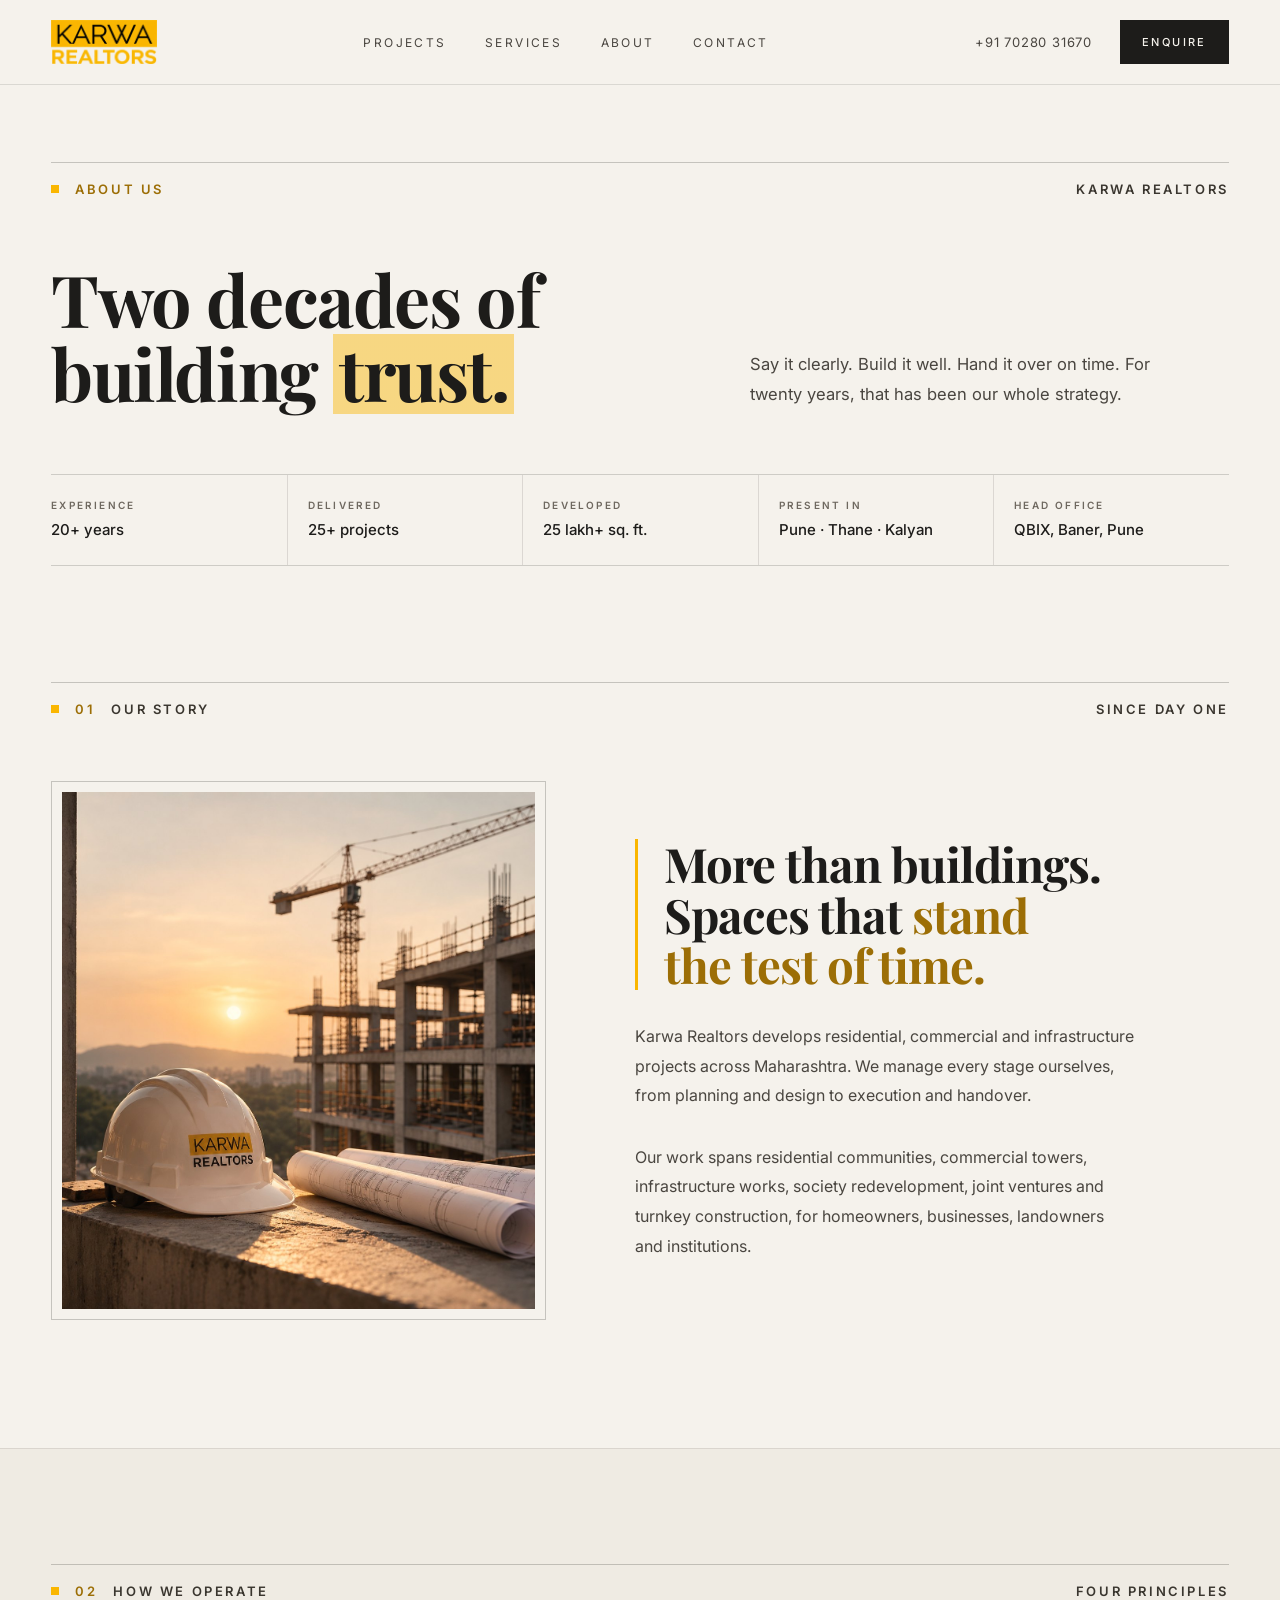
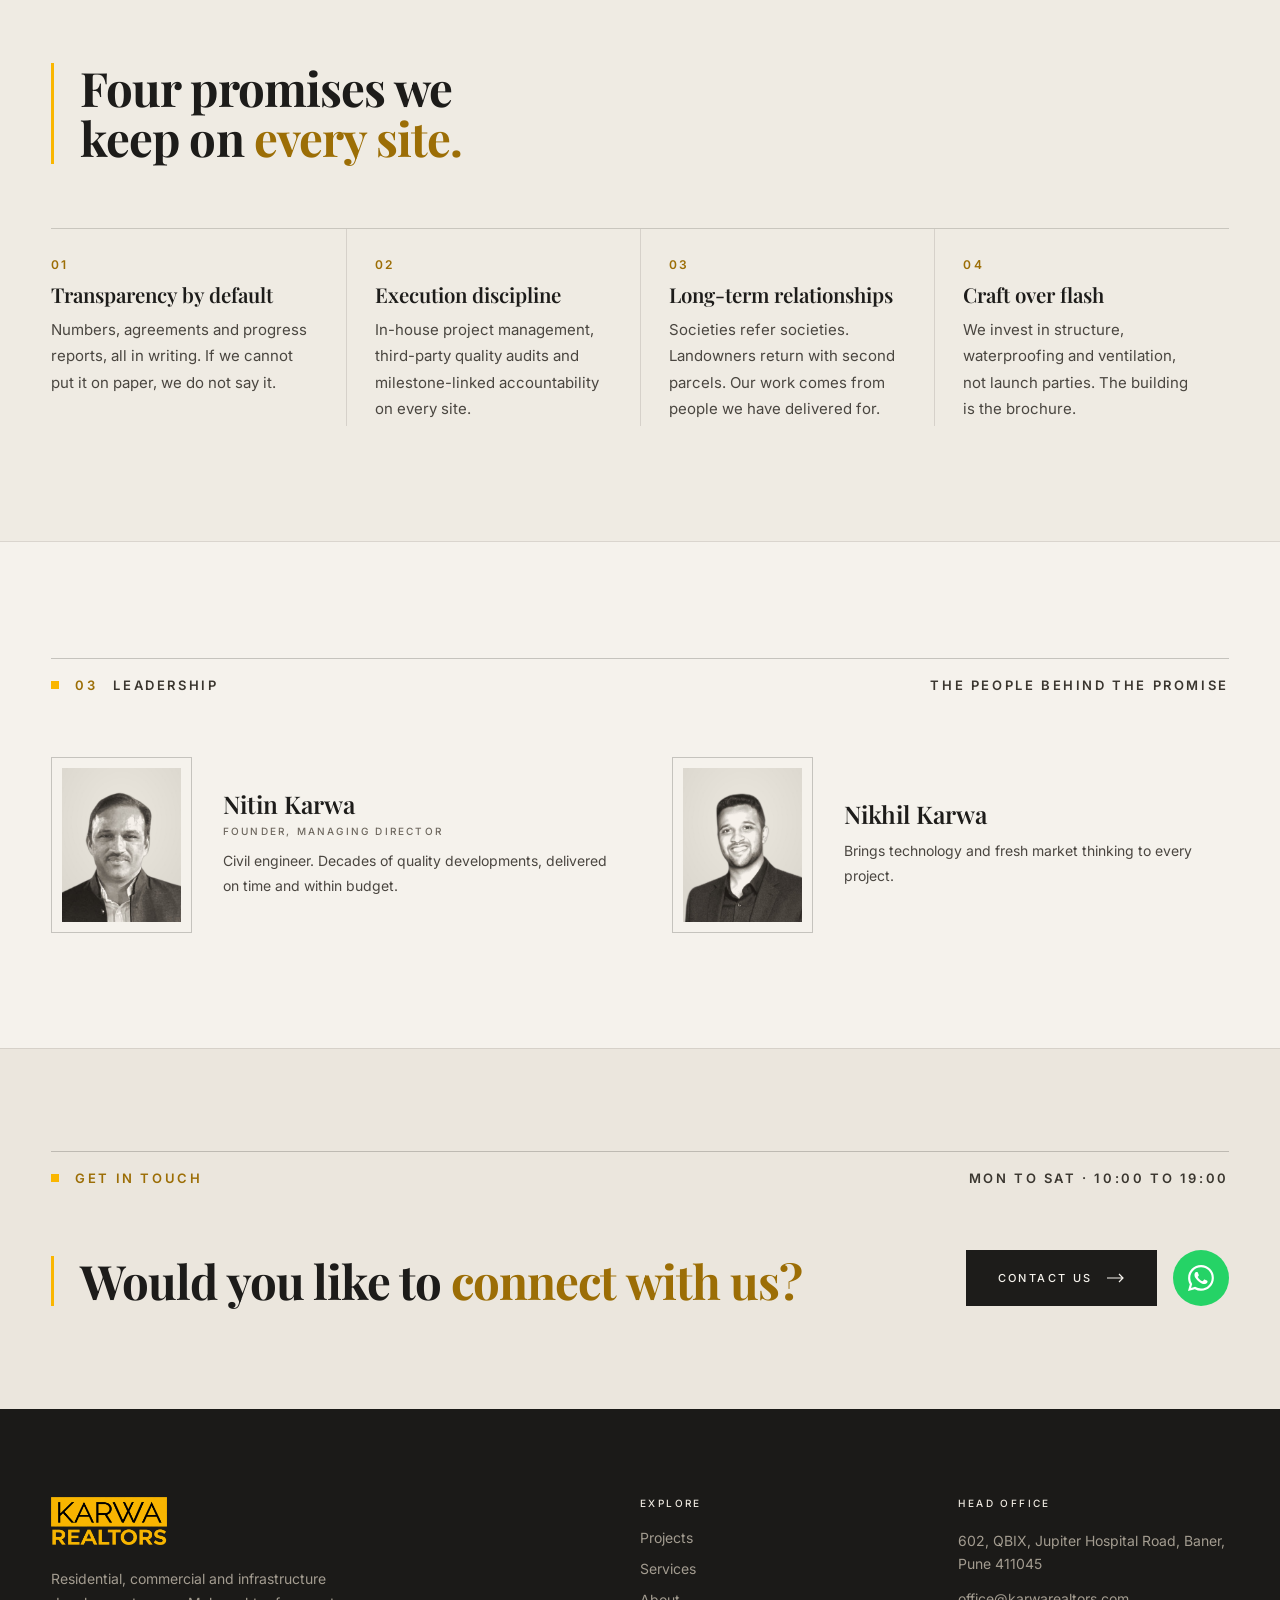
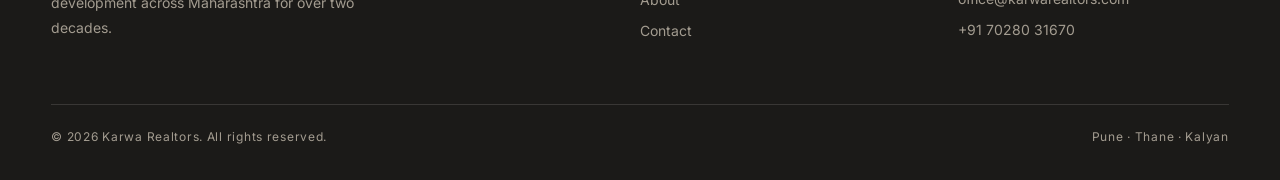
==== commit 8a4f4594: "Update about.html" ====
--- a/karwa-realtors-website/about.html
+++ b/karwa-realtors-website/about.html
@@ -1,197 +1,211 @@
 <!DOCTYPE html>
 <html lang="en">
 <head>
-<meta charset="UTF-8">
-<meta name="viewport" content="width=device-width, initial-scale=1.0">
-<title>About Karwa Realtors | Two Decades of Building Trust in Maharashtra</title>
-<meta name="description" content="The story of Karwa Realtors, over two decades of experience, 25+ projects delivered and 25 lakh+ sq. ft. developed across Maharashtra.">
+<meta charset="utf-8">
+<meta name="viewport" content="width=device-width, initial-scale=1">
+<title>About | Karwa Realtors</title>
+<meta name="description" content="Two decades of building trust. Karwa Realtors develops residential, commercial and infrastructure projects across Pune, Thane and Kalyan, managing every stage in-house.">
+<link rel="canonical" href="https://www.karwarealtors.com/about.html">
+<meta property="og:type" content="website">
+<meta property="og:site_name" content="Karwa Realtors">
+<meta property="og:title" content="About | Karwa Realtors">
+<meta property="og:description" content="Two decades of building trust. Karwa Realtors develops residential, commercial and infrastructure projects across Pune, Thane and Kalyan, managing every stage in-house.">
+<meta property="og:url" content="https://www.karwarealtors.com/about.html">
+<meta property="og:image" content="https://www.karwarealtors.com/images/projects/qbix.jpg">
+<meta name="theme-color" content="#F5F2EC">
+<link rel="icon" type="image/svg+xml" href="favicon.svg?v=2">
 <link rel="preconnect" href="https://fonts.googleapis.com">
 <link rel="preconnect" href="https://fonts.gstatic.com" crossorigin>
-<link href="https://fonts.googleapis.com/css2?family=Bricolage+Grotesque:opsz,wght@12..96,400..800&family=Instrument+Serif:ital@0;1&family=Manrope:wght@400..800&family=IBM+Plex+Mono:wght@400;500&display=swap" rel="stylesheet">
-<link rel="stylesheet" href="css/style.css">
-<link rel="icon" type="image/svg+xml" href="favicon.svg">
-<link rel="canonical" href="https://www.karwarealtors.com/about.html">
-<meta property="og:url" content="https://www.karwarealtors.com/about.html">
-<meta property="og:image" content="https://www.karwarealtors.com/images/projects/infinity-one.jpg">
-<meta property="og:type" content="website">
-<meta property="og:title" content="About Karwa Realtors | Two Decades of Building Trust in Maharashtra">
-<meta property="og:description" content="The story of Karwa Realtors, over two decades of experience, 25+ projects delivered and 25 lakh+ sq. ft. developed across Maharashtra.">
+<link href="https://fonts.googleapis.com/css2?family=Playfair+Display:wght@500;600;700&amp;family=Inter:wght@400;500;600&amp;display=swap" rel="stylesheet">
+<link rel="stylesheet" href="css/style.css?v=6">
 </head>
 <body>
-
-<div class="veil" aria-hidden="true"></div>
-
-<header class="site-header">
-  <div class="container">
-    <a class="brand" href="index.html" aria-label="Karwa Realtors Home"><svg class="brand-roof" viewBox="0 0 100 84" aria-hidden="true"><path d="M8 40 L50 6 L92 40"/><path d="M20 63 L50 39 L80 63"/><g><rect x="40.5" y="59" width="8.5" height="8.5"/><rect x="51.5" y="59" width="8.5" height="8.5"/><rect x="40.5" y="70" width="8.5" height="8.5"/><rect x="51.5" y="70" width="8.5" height="8.5"/></g></svg><span class="brand-text"><span class="brand-name">Karwa</span><span class="brand-sub">Realtors</span></span></a>
-    <button class="nav-toggle" aria-label="Menu" aria-expanded="false"><span></span><span></span><span></span></button>
-    <nav class="nav" aria-label="Primary">
-      <a href="index.html">Home</a>
-      <a href="projects.html">Projects</a>
-      <a href="services.html">Services</a>
-      <a href="about.html">About</a>
-      <a class="nav-cta" href="contact.html">Enquire</a>
-    </nav>
-  </div>
-</header>
-
-<main class="page">
-
-  <section class="page-hero">
-    <svg class="page-hero-lines" viewBox="0 0 1440 400" preserveAspectRatio="xMidYMax slice" aria-hidden="true">
-      <g stroke="#b08d3e" fill="none" stroke-width="1" opacity=".22">
-        <path d="M1050 400 V160 L1170 90 L1290 160 V400"/>
-        <path d="M1050 220h240M1050 280h240M1050 340h240" opacity=".6"/>
-        <path d="M1170 90 V400" opacity=".4"/>
-      </g>
-    </svg>
-    <div class="container">
-      <p class="eyebrow reveal">Our Story</p>
-      <h1 class="h-xl reveal" style="--d:.1s">Built on a<br>simple promise</h1>
-      <p class="lede reveal" style="--d:.2s">Say it clearly. Build it well. Hand it over on time. For twenty years, that has been the whole strategy.</p>
-    </div>
-  </section>
-
-  <section class="section">
-    <div class="container">
-      <div class="section-head">
-        <div>
-          <p class="eyebrow reveal">Who We Are</p>
-          <h2 class="h-lg reveal" style="--d:.1s">More than just buildings</h2>
-        </div>
-      </div>
-      <p class="lede reveal" style="max-width:52ch;margin-bottom:2.6rem">Karwa Realtors has been developing thoughtfully planned residential, commercial, and infrastructure projects across Maharashtra for over two decades. Built on a foundation of trust, engineering excellence, and long-term relationships, we manage every stage of development, from planning and design to execution and delivery.</p>
-      <div style="display:grid;grid-template-columns:repeat(auto-fit,minmax(280px,1fr));gap:3rem">
-        <p class="lede reveal">Over the years, we have completed more than 25 projects spanning over 25 lakh square feet. Our expertise extends across residential communities, commercial developments, infrastructure works, society redevelopment projects, joint ventures, and turnkey construction. Every project reflects our commitment to quality, transparency, and delivering lasting value for homeowners, businesses, landowners, and institutional partners.</p>
-        <p class="lede reveal" style="--d:.1s">Rather than simply constructing buildings, we focus on creating spaces that strengthen communities, support businesses, and stand the test of time.</p>
-      </div>
-    </div>
-  </section>
-
-  <section class="stats" aria-label="Company statistics">
-    <div class="container">
-      <div class="stats-grid">
-        <div class="stat reveal"><div class="stat-num"><span data-count="20">0</span><sup>+</sup></div><div class="stat-label">Years of Experience</div></div>
-        <div class="stat reveal" style="--d:.1s"><div class="stat-num"><span data-count="25">0</span><sup>+</sup></div><div class="stat-label">Projects Delivered</div></div>
-        <div class="stat reveal" style="--d:.2s"><div class="stat-num"><span data-count="25">0</span><sup>L+</sup></div><div class="stat-label">Sq. Ft. Developed</div></div>
-        <div class="stat reveal" style="--d:.3s"><div class="stat-num"><span data-count="3">0</span></div><div class="stat-label">Disciplines Mastered</div></div>
-      </div>
-    </div>
-  </section>
-
-  <section class="section section-deep">
-    <div class="container">
-      <div class="section-head">
-        <div>
-          <p class="eyebrow reveal">Values</p>
-          <h2 class="h-lg reveal" style="--d:.1s">How we operate</h2>
-        </div>
-      </div>
-      <div class="lead-grid">
-        <div class="lead-card reveal">
-          <div class="lead-avatar">01</div>
-          <div class="lead-name">Transparency by Default</div>
-          <p class="lead-bio">Feasibility numbers, agreements, progress reports, everything in writing, everything verifiable. If we can't put it on paper, we don't say it.</p>
-        </div>
-        <div class="lead-card reveal" style="--d:.1s">
-          <div class="lead-avatar">02</div>
-          <div class="lead-name">Execution Discipline</div>
-          <p class="lead-bio">In-house project management, third-party quality audits, and milestone-linked accountability on every site, residential or infrastructure.</p>
-        </div>
-        <div class="lead-card reveal" style="--d:.2s">
-          <div class="lead-avatar">03</div>
-          <div class="lead-name">Long-Term Relationships</div>
-          <p class="lead-bio">Societies refer societies. Landowners return with second parcels. Lenders renew limits. Our pipeline is built on people we've already delivered for.</p>
-        </div>
-        <div class="lead-card reveal" style="--d:.3s">
-          <div class="lead-avatar">04</div>
-          <div class="lead-name">Craft over Flash</div>
-          <p class="lead-bio">We'd rather over-invest in structure, waterproofing and ventilation than in launch parties. The building is the brochure.</p>
-        </div>
-      </div>
-    </div>
-  </section>
-
-  <section class="section">
-    <div class="container">
-      <div class="section-head">
-        <div>
-          <p class="eyebrow reveal">Leadership</p>
-          <h2 class="h-lg reveal" style="--d:.1s">The people behind the promise</h2>
-        </div>
-      </div>
-      <div class="person-grid">
-        <div class="person-card reveal">
-          <img class="person-photo" src="images/team/nitin-karwa.jpg" alt="Nitin Karwa, Founder and Managing Director of Karwa Realtors" loading="lazy">
-          <div class="person-body">
-            <div class="person-name">Nitin Karwa</div>
-            <div class="person-role">Founder, Managing Director</div>
-            <p class="person-bio">A seasoned civil engineer with a wealth of experience in the real estate and construction industry. He is committed to delivering quality developments while providing clients with dependable service, completed on time and within budget.</p>
+<div class="kr" style="font-family: 'Inter', system-ui, sans-serif; color: #1D1C1A; background: #F5F2EC; font-weight: 400; -webkit-font-smoothing: antialiased; overflow-x: clip">
+
+  <!-- ================= HEADER ================= -->
+  <header style="border-bottom: 1px solid rgba(29,28,26,.12)">
+    <div class="wrap hdr">
+      <a href="index.html" aria-label="Karwa Realtors home" style="display: flex">
+        <img class="logo" src="images/brand/logo.png?v=2" alt="Karwa Realtors">
+      </a>
+      <nav class="nav" aria-label="Primary" style="font-size: 12px; font-weight: 400; letter-spacing: .2em; text-transform: uppercase">
+        <a href="projects.html" style="color: #4A4640">Projects</a>
+        <a href="index.html#services" style="color: #4A4640">Services</a>
+        <a href="about.html" style="color: #4A4640">About</a>
+        <a href="index.html#contact" style="color: #4A4640">Contact</a>
+      </nav>
+      <div style="display: flex; align-items: center; gap: 16px">
+        <a class="hide-md" href="tel:+917028031670" style="font-size: 13px; font-weight: 400; letter-spacing: .06em; color: #4A4640; margin-right: 12px">+91 70280 31670</a>
+        <a class="btn-dark" href="index.html#contact" style="display: inline-flex; align-items: center; min-height: 44px; padding: 0 22px; background: #1D1C1A; color: #F5F2EC; font-size: 11px; font-weight: 500; letter-spacing: .22em; text-transform: uppercase">Enquire</a>
+        <button class="menu-btn" type="button" aria-label="Open menu" id="menu-btn" aria-expanded="false" aria-controls="mobile-menu" style="width: 44px; height: 44px; align-items: center; justify-content: center; background: transparent; border: 1px solid rgba(29,28,26,.2); cursor: pointer; padding: 0">
+          <svg width="20" height="12" viewBox="0 0 20 12" fill="none" stroke="#1D1C1A" stroke-width="1.2" aria-hidden="true"><path d="M0 1h20M0 6h20M0 11h20"></path></svg>
+        </button>
+      </div>
+    </div>
+    <nav id="mobile-menu" hidden aria-label="Mobile" class="wrap" style="display: flex; flex-direction: column; padding-bottom: 16px">
+        <a href="projects.html" style="padding: 18px 0; border-top: 1px solid rgba(29,28,26,.12); font-family: 'Playfair Display', Georgia, serif; font-weight: 600; font-size: 21px">Projects</a>
+        <a href="index.html#services" style="padding: 18px 0; border-top: 1px solid rgba(29,28,26,.12); font-family: 'Playfair Display', Georgia, serif; font-weight: 600; font-size: 21px">Services</a>
+        <a href="about.html" style="padding: 18px 0; border-top: 1px solid rgba(29,28,26,.12); font-family: 'Playfair Display', Georgia, serif; font-weight: 600; font-size: 21px">About</a>
+        <a href="index.html#contact" style="padding: 18px 0; border-top: 1px solid rgba(29,28,26,.12); font-family: 'Playfair Display', Georgia, serif; font-weight: 600; font-size: 21px">Contact</a>
+        <a href="tel:+917028031670" style="padding: 18px 0; border-top: 1px solid rgba(29,28,26,.12); font-size: 14px; letter-spacing: .06em; color: #4A4640">+91 70280 31670</a>
+      </nav>
+  </header>
+
+  <!-- ================= ABOUT INTRO ================= -->
+  <section id="top" class="wrap" style="padding-top: clamp(48px, 6vw, 96px); padding-bottom: clamp(40px, 5vw, 72px)">
+    <div class="rail" style="margin-bottom: clamp(36px, 5vw, 64px)">
+      <span style="width: 8px; height: 8px; background: #FAB600"></span>
+      <span>About us</span>
+      <span class="r">Karwa Realtors</span>
+    </div>
+    <div class="ab-intro">
+      <h1 style="margin: 0; font-family: 'Playfair Display', Georgia, serif; font-weight: 700; font-size: clamp(40px, 5.6vw, 84px); line-height: 1.04; letter-spacing: -.02em; text-wrap: balance">Two decades of building <span style="background: linear-gradient(transparent 10%, rgba(250,182,0,.45) 10%, rgba(250,182,0,.45) 94%, transparent 94%); padding: 0 .08em; -webkit-box-decoration-break: clone; box-decoration-break: clone">trust.</span></h1>
+      <p style="margin: 0; font-size: clamp(16px, 1.3vw, 18px); line-height: 1.8; color: #4A4640; max-width: 440px">Say it clearly. Build it well. Hand it over on time. For twenty years, that has been our whole strategy.</p>
+    </div>
+  </section>
+
+  <!-- ================= FACTS ================= -->
+  <section class="wrap" aria-label="Karwa Realtors at a glance" style="padding-bottom: clamp(72px, 9vw, 128px)">
+    <div class="facts">
+      <div class="fact"><span class="fact-l">Experience</span><span class="fact-v">20+ years</span></div>
+      <div class="fact"><span class="fact-l">Delivered</span><span class="fact-v">25+ projects</span></div>
+      <div class="fact"><span class="fact-l">Developed</span><span class="fact-v">25 lakh+ sq. ft.</span></div>
+      <div class="fact"><span class="fact-l">Present in</span><span class="fact-v">Pune · Thane · Kalyan</span></div>
+      <div class="fact"><span class="fact-l">Head office</span><span class="fact-v">QBIX, Baner, Pune</span></div>
+    </div>
+  </section>
+
+  <!-- ================= 01 STORY ================= -->
+  <section id="story" class="wrap ab-story" style="padding-bottom: clamp(80px, 10vw, 144px)">
+    <div class="rail" style="margin-bottom: clamp(36px, 5vw, 64px)">
+      <span style="width: 8px; height: 8px; background: #FAB600"></span>
+      <span>01</span><span>Our story</span>
+      <span class="r">Since day one</span>
+    </div>
+    <div class="intro-grid">
+      <figure style="margin: 0">
+        <div class="frame" style="aspect-ratio: 11 / 12">
+          <div><img src="images/about/karwa-site.jpg?v=2" alt="Karwa Realtors helmet and drawings on a construction site at sunset" style="object-position: 30% 50%"></div>
+        </div>
+      </figure>
+      <div style="display: flex; flex-direction: column; gap: clamp(24px, 2.6vw, 32px); min-width: 0">
+        <h2 style="margin: 0; font-family: 'Playfair Display', Georgia, serif; font-weight: 700; font-size: clamp(30px, 3.7vw, 53px); line-height: 1.06; letter-spacing: -.02em; text-wrap: balance">More than buildings. Spaces that <span style="color: #9C6E06">stand the test of time.</span></h2>
+        <p style="margin: 0; font-size: 16px; line-height: 1.85; color: #4A4640; max-width: 500px">Karwa Realtors develops residential, commercial and infrastructure projects across Maharashtra. We manage every stage ourselves, from planning and design to execution and handover.</p>
+        <p class="hide-sm" style="margin: 0; font-size: 16px; line-height: 1.85; color: #4A4640; max-width: 500px">Our work spans residential communities, commercial towers, infrastructure works, society redevelopment, joint ventures and turnkey construction, for homeowners, businesses, landowners and institutions.</p>
+      </div>
+    </div>
+  </section>
+
+  <!-- ================= 02 VALUES ================= -->
+  <section id="values" class="ab-vals" style="background: #EFEBE3; border-top: 1px solid rgba(29,28,26,.10); border-bottom: 1px solid rgba(29,28,26,.10)">
+    <div class="wrap" style="padding-top: clamp(72px, 9vw, 120px); padding-bottom: clamp(72px, 9vw, 120px)">
+      <div class="rail" style="margin-bottom: clamp(36px, 5vw, 64px)">
+      <span style="width: 8px; height: 8px; background: #FAB600"></span>
+      <span>02</span><span>How we operate</span>
+      <span class="r">Four principles</span>
+    </div>
+      <h2 style="margin: 0; font-family: 'Playfair Display', Georgia, serif; font-weight: 700; font-size: clamp(30px, 3.7vw, 53px); line-height: 1.06; letter-spacing: -.02em; text-wrap: balance; margin-bottom: clamp(36px, 5vw, 64px); max-width: 760px">Four promises we keep on <span style="color: #9C6E06">every site.</span></h2>
+      <div class="values">
+      <div class="value">
+        <span class="value-n">01</span>
+        <h3 style="margin: 0; font-family: 'Playfair Display', Georgia, serif; font-weight: 600; font-size: clamp(19px, 1.6vw, 22px); line-height: 1.25">Transparency by default</h3>
+        <p>Numbers, agreements and progress reports, all in writing. If we cannot put it on paper, we do not say it.</p>
+      </div>
+      <div class="value">
+        <span class="value-n">02</span>
+        <h3 style="margin: 0; font-family: 'Playfair Display', Georgia, serif; font-weight: 600; font-size: clamp(19px, 1.6vw, 22px); line-height: 1.25">Execution discipline</h3>
+        <p>In-house project management, third-party quality audits and milestone-linked accountability on every site.</p>
+      </div>
+      <div class="value">
+        <span class="value-n">03</span>
+        <h3 style="margin: 0; font-family: 'Playfair Display', Georgia, serif; font-weight: 600; font-size: clamp(19px, 1.6vw, 22px); line-height: 1.25">Long-term relationships</h3>
+        <p>Societies refer societies. Landowners return with second parcels. Our work comes from people we have delivered for.</p>
+      </div>
+      <div class="value">
+        <span class="value-n">04</span>
+        <h3 style="margin: 0; font-family: 'Playfair Display', Georgia, serif; font-weight: 600; font-size: clamp(19px, 1.6vw, 22px); line-height: 1.25">Craft over flash</h3>
+        <p>We invest in structure, waterproofing and ventilation, not launch parties. The building is the brochure.</p>
+      </div>
+      </div>
+    </div>
+  </section>
+
+  <!-- ================= 03 LEADERSHIP ================= -->
+  <section id="leadership" class="wrap" style="padding-top: clamp(72px, 9vw, 120px); padding-bottom: clamp(72px, 9vw, 120px)">
+    <div class="rail" style="margin-bottom: clamp(36px, 5vw, 64px)">
+      <span style="width: 8px; height: 8px; background: #FAB600"></span>
+      <span>03</span><span>Leadership</span>
+      <span class="r">The people behind the promise</span>
+    </div>
+    <div class="lm-grid">
+        <article class="lm">
+          <div class="frame"><div style="background: #E7E2D9"><img src="images/team/nitin-karwa.jpg?v=2" alt="Nitin Karwa, Founder, Managing Director"></div></div>
+          <div style="display: flex; flex-direction: column; gap: 8px">
+            <h3 style="margin: 0; font-family: 'Playfair Display', Georgia, serif; font-weight: 600; font-size: clamp(21px, 1.9vw, 26px); line-height: 1.1">Nitin Karwa</h3>
+            <span style="font-size: 10px; font-weight: 500; letter-spacing: .22em; text-transform: uppercase; color: #6E685F">Founder, Managing Director</span>
+            <p style="margin-top: 4px">Civil engineer. Decades of quality developments, delivered on time and within budget.</p>
           </div>
-        </div>
-        <div class="person-card reveal" style="--d:.12s">
-          <img class="person-photo" src="images/team/nikhil-karwa.jpg" alt="Nikhil Karwa of Karwa Realtors" loading="lazy">
-          <div class="person-body">
-            <div class="person-name">Nikhil Karwa</div>
-            <p class="person-bio">A forward-thinking real estate entrepreneur with a keen eye for technology and evolving market trends. He leverages innovation and strategic problem-solving to develop successful real estate projects and long-term value for clients and partners.</p>
+        </article>
+        <article class="lm">
+          <div class="frame"><div style="background: #E7E2D9"><img src="images/team/nikhil-karwa.jpg?v=2" alt="Nikhil Karwa"></div></div>
+          <div style="display: flex; flex-direction: column; gap: 8px">
+            <h3 style="margin: 0; font-family: 'Playfair Display', Georgia, serif; font-weight: 600; font-size: clamp(21px, 1.9vw, 26px); line-height: 1.1">Nikhil Karwa</h3>
+            <p style="margin-top: 4px">Brings technology and fresh market thinking to every project.</p>
           </div>
-        </div>
-      </div>
-    </div>
-  </section>
-
-  <section class="cta-band">
-    <div class="cta-grid-bg" aria-hidden="true"></div>
-    <div class="container">
-      <h2 class="h-lg reveal">Let's start a conversation</h2>
-      <p class="lede reveal" style="--d:.1s">Whether you have a redevelopment opportunity, a land parcel, a commercial requirement, or simply want to learn more about our work, we'd love to hear from you.</p>
-      <a class="btn btn-bronze reveal" style="--d:.2s" href="contact.html">Contact Us <span class="arrow">→</span></a>
-    </div>
-  </section>
-
-  <footer class="site-footer">
-    <div class="container">
-      <div class="footer-grid">
-        <div class="footer-brand">
-          <a class="brand" href="index.html" aria-label="Karwa Realtors Home"><svg class="brand-roof" viewBox="0 0 100 84" aria-hidden="true"><path d="M8 40 L50 6 L92 40"/><path d="M20 63 L50 39 L80 63"/><g><rect x="40.5" y="59" width="8.5" height="8.5"/><rect x="51.5" y="59" width="8.5" height="8.5"/><rect x="40.5" y="70" width="8.5" height="8.5"/><rect x="51.5" y="70" width="8.5" height="8.5"/></g></svg><span class="brand-text"><span class="brand-name">Karwa</span><span class="brand-sub">Realtors</span></span></a>
-          <p class="footer-tag">Developing residential, commercial and infrastructure projects across Maharashtra for over two decades. 25+ projects and 25 lakh+ sq. ft. delivered.</p>
-        </div>
-        <div class="footer-col">
-          <h4>Explore</h4>
-          <ul>
-            <li><a href="projects.html">Projects</a></li>
-            <li><a href="services.html">Services</a></li>
-            <li><a href="about.html">About</a></li>
-            <li><a href="contact.html">Contact</a></li>
-          </ul>
-        </div>
-        <div class="footer-col">
-          <h4>Services</h4>
-          <ul>
-            <li><a href="services.html#residential">Residential</a></li>
-            <li><a href="services.html#commercial">Commercial</a></li>
-            <li><a href="services.html#infrastructure">Infrastructure</a></li>
-          </ul>
-        </div>
-        <div class="footer-col">
-          <h4>Head Office</h4>
-          <ul>
-            <li>602, QBIX, Jupiter Hospital Road,<br>Baner, Pune 411045</li>
-            <li><a href="mailto:office@karwarealtors.com">office@karwarealtors.com</a></li>
-            <li><a href="tel:+917028031670">+91-7028031670</a></li>
-          </ul>
-        </div>
-      </div>
-      <div class="footer-bottom">
+        </article>
+    </div>
+  </section>
+
+  <!-- ================= CTA ================= -->
+  <section class="ab-cta" style="background: #EBE6DD; border-top: 1px solid rgba(29,28,26,.10)">
+    <div class="wrap" style="padding-top: clamp(64px, 8vw, 112px); padding-bottom: clamp(64px, 8vw, 112px)">
+      <div class="rail" style="margin-bottom: clamp(36px, 5vw, 64px)">
+      <span style="width: 8px; height: 8px; background: #FAB600"></span>
+      <span>Get in touch</span>
+      <span class="r">Mon to Sat · 10:00 to 19:00</span>
+    </div>
+      <div style="display: flex; justify-content: space-between; align-items: flex-end; gap: 32px; flex-wrap: wrap">
+        <h2 style="margin: 0; font-family: 'Playfair Display', Georgia, serif; font-weight: 700; font-size: clamp(30px, 3.7vw, 53px); line-height: 1.06; letter-spacing: -.02em; text-wrap: balance; max-width: 760px">Would you like to <span style="color: #9C6E06">connect with us?</span></h2>
+        <div class="ctagrp" style="display: flex; align-items: center; gap: 16px; flex-wrap: wrap; justify-content: center">
+          <a class="btn-dark" href="index.html#contact" style="display: inline-flex; align-items: center; justify-content: center; gap: 14px; min-height: 56px; padding: 0 32px; background: #1D1C1A; color: #F5F2EC; font-size: 11px; font-weight: 500; letter-spacing: .22em; text-transform: uppercase">Contact us
+            <svg width="18" height="10" viewBox="0 0 18 10" fill="none" stroke="currentColor" stroke-width="1.2" aria-hidden="true"><path d="M0 5h16M12 1l4 4-4 4"></path></svg>
+          </a>
+          <a class="wa-btn" href="https://wa.me/917028031670" target="_blank" rel="noopener" aria-label="Chat with Karwa Realtors on WhatsApp"><svg width="26" height="26" viewBox="0 0 16 16" fill="currentColor" aria-hidden="true"><path d="M13.601 2.326A7.854 7.854 0 0 0 7.994 0C3.627 0 .068 3.558.064 7.926c0 1.399.366 2.76 1.057 3.965L0 16l4.204-1.102a7.933 7.933 0 0 0 3.79.965h.004c4.368 0 7.926-3.558 7.93-7.93A7.898 7.898 0 0 0 13.6 2.326zM7.994 14.521a6.573 6.573 0 0 1-3.356-.92l-.24-.144-2.494.654.666-2.433-.156-.251a6.56 6.56 0 0 1-1.007-3.505c0-3.626 2.957-6.584 6.591-6.584a6.56 6.56 0 0 1 4.66 1.931 6.557 6.557 0 0 1 1.928 4.66c-.004 3.639-2.961 6.592-6.592 6.592zm3.615-4.934c-.197-.099-1.17-.578-1.353-.646-.182-.065-.315-.099-.445.099-.133.197-.513.646-.627.775-.114.133-.232.148-.43.05-.197-.1-.836-.308-1.592-.985-.59-.525-.985-1.175-1.103-1.372-.114-.198-.011-.304.088-.403.087-.088.197-.232.296-.346.1-.114.133-.198.198-.33.065-.134.034-.248-.015-.347-.05-.099-.445-1.076-.612-1.47-.16-.389-.323-.335-.445-.34-.114-.007-.247-.007-.38-.007a.729.729 0 0 0-.529.247c-.182.198-.691.677-.691 1.654 0 .977.71 1.916.81 2.049.098.133 1.394 2.132 3.383 2.992.47.205.84.326 1.129.418.475.152.904.129 1.246.08.38-.058 1.171-.48 1.338-.943.164-.464.164-.86.114-.943-.049-.084-.182-.133-.38-.232z"></path></svg></a>
+        </div>
+      </div>
+    </div>
+  </section>
+
+  <!-- ================= FOOTER ================= -->
+  <footer class="foot" style="background: #1B1A18; color: #A39C90">
+    <div class="wrap" style="padding-top: clamp(56px, 7vw, 88px); padding-bottom: 36px; display: flex; flex-direction: column; gap: clamp(40px, 6vw, 64px)">
+      <div class="foot-grid">
+        <div class="foot-brand" style="display: flex; flex-direction: column; gap: 22px">
+          <img src="images/brand/logo.png?v=2" alt="Karwa Realtors" style="height: 48px; width: auto; align-self: flex-start">
+          <p style="margin: 0; font-size: 14px; line-height: 1.75; max-width: 340px">Residential, commercial and infrastructure development across Maharashtra for over two decades.</p>
+        </div>
+        <div style="display: flex; flex-direction: column; gap: 14px; font-size: 14px">
+          <div style="font-size: 10px; font-weight: 500; letter-spacing: .24em; text-transform: uppercase; color: #EDE8DF; margin-bottom: 6px">Explore</div>
+          <a href="projects.html">Projects</a>
+          <a href="index.html#services">Services</a>
+          <a href="about.html">About</a>
+          <a href="index.html#contact">Contact</a>
+        </div>
+        <div style="display: flex; flex-direction: column; gap: 14px; font-size: 14px">
+          <div style="font-size: 10px; font-weight: 500; letter-spacing: .24em; text-transform: uppercase; color: #EDE8DF; margin-bottom: 6px">Head office</div>
+          <span style="line-height: 1.7">602, QBIX, Jupiter Hospital Road, Baner, Pune 411045</span>
+          <a href="mailto:office@karwarealtors.com">office@karwarealtors.com</a>
+          <a href="tel:+917028031670">+91 70280 31670</a>
+        </div>
+      </div>
+      <div style="display: flex; justify-content: space-between; gap: 12px 16px; flex-wrap: wrap; padding-top: 24px; border-top: 1px solid rgba(237,232,223,.14); font-size: 12px; letter-spacing: .06em">
         <span>© 2026 Karwa Realtors. All rights reserved.</span>
+        <span>Pune · Thane · Kalyan</span>
       </div>
     </div>
   </footer>
 
-</main>
-
-<a class="wa-float" href="https://wa.me/917028031670?text=Hi%2C%20I%20am%20interested%20in%20a%20Karwa%20Realtors%20project." target="_blank" rel="noopener" aria-label="Chat with Karwa Realtors on WhatsApp"><svg viewBox="0 0 16 16" xmlns="http://www.w3.org/2000/svg"><path d="M13.601 2.326A7.854 7.854 0 0 0 7.994 0C3.627 0 .068 3.558.064 7.926c0 1.399.366 2.76 1.057 3.965L0 16l4.204-1.102a7.933 7.933 0 0 0 3.79.965h.004c4.368 0 7.926-3.558 7.93-7.93A7.898 7.898 0 0 0 13.6 2.326zM7.994 14.521a6.573 6.573 0 0 1-3.356-.92l-.24-.144-2.494.654.666-2.433-.156-.251a6.56 6.56 0 0 1-1.007-3.505c0-3.626 2.957-6.584 6.591-6.584a6.56 6.56 0 0 1 4.66 1.931 6.557 6.557 0 0 1 1.928 4.66c-.004 3.639-2.961 6.592-6.592 6.592zm3.615-4.934c-.197-.099-1.17-.578-1.353-.646-.182-.065-.315-.099-.445.099-.133.197-.513.646-.627.775-.114.133-.232.148-.43.05-.197-.1-.836-.308-1.592-.985-.59-.525-.985-1.175-1.103-1.372-.114-.198-.011-.304.088-.403.087-.088.197-.232.296-.346.1-.114.133-.198.198-.33.065-.134.034-.248-.015-.347-.05-.099-.445-1.076-.612-1.47-.16-.389-.323-.335-.445-.34-.114-.007-.247-.007-.38-.007a.729.729 0 0 0-.529.247c-.182.198-.691.677-.691 1.654 0 .977.71 1.916.81 2.049.098.133 1.394 2.132 3.383 2.992.47.205.84.326 1.129.418.475.152.904.129 1.246.08.38-.058 1.171-.48 1.338-.943.164-.464.164-.86.114-.943-.049-.084-.182-.133-.38-.232z"/></svg></a>
-
-<script src="js/main.js" defer></script>
+</div>
+<script src="js/main.js?v=3" defer></script>
 </body>
 </html>
--- a/karwa-realtors-website/css/style.css
+++ b/karwa-realtors-website/css/style.css
@@ -1,1587 +1,274 @@
-/* ============================================================
-   KARWA REALTORS — Design System v3 (light) + featured projects
-   White & gold. White + ivory backgrounds, gold accents,
-   warm dark ink for text only. No dark sections.
-   Type: Bricolage Grotesque (display) / Manrope (body)
-         Instrument Serif italic (accents) / IBM Plex Mono (labels)
-   ============================================================ */
-
-:root {
-  --paper: #ffffff;
-  --ivory: #f7f2e5;
-  --ivory-deep: #f1e9d6;
-  --ink: #2b2415;
-  --gold: #b08d3e;
-  --gold-deep: #8a6c2c;
-  --gold-light: #cfa54f;
-  --gold-pale: #e8dcc0;
-  --muted: #857b64;
-  --line: rgba(43, 36, 21, 0.13);
-
-  --font-display: "Bricolage Grotesque", "Arial Black", sans-serif;
-  --font-serif: "Instrument Serif", Georgia, serif;
-  --font-body: "Manrope", -apple-system, "Helvetica Neue", sans-serif;
-  --font-mono: "IBM Plex Mono", "SF Mono", monospace;
-
-  --ease-out: cubic-bezier(0.16, 1, 0.3, 1);
-  --ease-in-out: cubic-bezier(0.65, 0, 0.35, 1);
-
-  --r-md: 14px;
-  --r-lg: 22px;
-
-  --space-1: 0.5rem;
-  --space-2: 1rem;
-  --space-3: 2rem;
-  --space-4: 4rem;
-  --space-5: 7rem;
-  --space-6: 10rem;
-
-  --container: 1280px;
-  --gutter: clamp(1.25rem, 4vw, 3.5rem);
-}
-
-* { margin: 0; padding: 0; box-sizing: border-box; }
-
-html { scroll-behavior: smooth; }
-@media (prefers-reduced-motion: reduce) {
-  html { scroll-behavior: auto; }
-  *, *::before, *::after {
-    animation-duration: 0.01ms !important;
-    transition-duration: 0.01ms !important;
-  }
-}
-
-body {
-  font-family: var(--font-body);
-  background: var(--paper);
-  color: var(--ink);
-  line-height: 1.65;
-  font-size: 1rem;
-  -webkit-font-smoothing: antialiased;
-  overflow-x: hidden;
-}
-
-::selection { background: var(--gold); color: var(--paper); }
-
-img, svg, canvas { display: block; max-width: 100%; }
-a { color: inherit; text-decoration: none; }
-button { font: inherit; cursor: pointer; border: none; background: none; }
-ul { list-style: none; }
-
-.container {
-  max-width: var(--container);
-  margin: 0 auto;
-  padding-left: var(--gutter);
-  padding-right: var(--gutter);
-}
-
-/* ---------- Typography ---------- */
-h1, h2, h3, .display {
-  font-family: var(--font-display);
-  font-weight: 640;
-  line-height: 1.02;
-  letter-spacing: -0.025em;
-}
-h1 em, h2 em, h3 em {
-  font-family: var(--font-serif);
-  font-weight: 400;
-  font-style: italic;
-  letter-spacing: -0.01em;
-  color: var(--gold);
-}
-
-.eyebrow {
-  font-family: var(--font-mono);
-  font-size: 0.78rem;
-  font-weight: 500;
-  letter-spacing: 0.06em;
-  text-transform: uppercase;
-  color: var(--gold);
-  display: flex;
-  align-items: center;
-  gap: 0.7rem;
-  margin-bottom: 1.4rem;
-}
-.eyebrow::before {
-  content: "";
-  width: 1.5rem;
-  height: 2px;
-  background: var(--gold);
-  border-radius: 2px;
-  flex: none;
-}
-
-.h-xl { font-size: clamp(2.7rem, 6.4vw, 5.4rem); font-weight: 700; }
-.h-lg { font-size: clamp(2.1rem, 4.2vw, 3.5rem); }
-.h-md { font-size: clamp(1.5rem, 2.6vw, 2.2rem); }
-
-.lede {
-  font-size: clamp(1.02rem, 1.5vw, 1.2rem);
-  color: var(--muted);
-  max-width: 38em;
-  line-height: 1.8;
-  font-weight: 500;
-}
-
-/* ---------- Loader ---------- */
-.loader {
-  position: fixed;
-  inset: 0;
-  z-index: 200;
-  background: var(--paper);
-  display: flex;
-  flex-direction: column;
-  align-items: center;
-  justify-content: center;
-  gap: 1.6rem;
-  transition: opacity 0.7s var(--ease-in-out), visibility 0.7s;
-}
-.loader.is-done { opacity: 0; visibility: hidden; }
-.loader svg { width: 96px; height: auto; overflow: visible; }
-.loader svg path {
-  fill: none;
-  stroke: var(--gold);
-  stroke-width: 5.5;
-  stroke-dasharray: 240;
-  stroke-dashoffset: 240;
-  animation: drawLogo 1.5s var(--ease-out) forwards;
-}
-.loader svg path:nth-of-type(2) { animation-delay: 0.3s; }
-.loader .loader-win rect {
-  fill: var(--gold);
-  opacity: 0;
-  animation: fadeUp 0.5s var(--ease-out) forwards;
-}
-.loader .loader-win rect:nth-child(1) { animation-delay: 0.85s; }
-.loader .loader-win rect:nth-child(2) { animation-delay: 0.95s; }
-.loader .loader-win rect:nth-child(3) { animation-delay: 1.05s; }
-.loader .loader-win rect:nth-child(4) { animation-delay: 1.15s; }
-@keyframes drawLogo { to { stroke-dashoffset: 0; } }
-.loader-word {
-  color: var(--ink);
-  font-family: var(--font-display);
-  font-weight: 600;
-  font-size: 1.05rem;
-  letter-spacing: 0.3em;
-  margin-right: -0.3em;
-  text-transform: uppercase;
-  opacity: 0;
-  animation: fadeUp 0.9s var(--ease-out) 0.9s forwards;
-}
-@keyframes fadeUp {
-  from { opacity: 0; transform: translateY(14px); }
-  to { opacity: 1; transform: translateY(0); }
-}
-
-/* ---------- Page transition veil ---------- */
-.veil {
-  position: fixed;
-  inset: 0;
-  z-index: 190;
-  background: var(--ivory);
-  transform: scaleY(0);
-  transform-origin: top;
-  pointer-events: none;
-}
-.veil.is-in { animation: veilIn 0.55s var(--ease-in-out) forwards; }
-@keyframes veilIn {
-  from { transform: scaleY(0); }
-  to { transform: scaleY(1); }
-}
-body.is-entering .page {
-  animation: pageEnter 0.9s var(--ease-out) 0.05s both;
-}
-@keyframes pageEnter {
-  from { opacity: 0; transform: translateY(26px); }
-  to { opacity: 1; transform: translateY(0); }
-}
-
-/* ---------- Header ---------- */
-.site-header {
-  position: fixed;
-  top: 0; left: 0; right: 0;
-  z-index: 100;
-  transition: background 0.45s var(--ease-out), box-shadow 0.45s, backdrop-filter 0.45s;
-}
-.site-header .container {
-  display: flex;
-  align-items: center;
-  justify-content: space-between;
-  height: 6.6rem;
-  transition: height 0.45s var(--ease-out);
-}
-.site-header.is-solid {
-  background: rgba(255, 255, 255, 0.9);
-  backdrop-filter: blur(14px);
-  -webkit-backdrop-filter: blur(14px);
-  box-shadow: 0 1px 0 var(--line);
-}
-.site-header.is-solid .container { height: 5.4rem; }
-
-.brand {
-  display: flex;
-  align-items: center;
-  gap: 0.9rem;
-  color: var(--ink);
-}
-.brand-roof {
-  width: 3.4rem;
-  height: auto;
-  flex: none;
-  overflow: visible;
-  transition: transform 0.5s var(--ease-out);
-}
-.brand-roof path {
-  fill: none;
-  stroke: var(--gold);
-  stroke-width: 5.5;
-}
-.brand-roof rect { fill: var(--gold); }
-.brand:hover .brand-roof { transform: translateY(-3px); }
-.brand-text {
-  display: flex;
-  flex-direction: column;
-  gap: 0.34rem;
-  line-height: 1;
-}
-.brand-name {
-  font-family: var(--font-display);
-  font-size: 1.34rem;
-  font-weight: 600;
-  letter-spacing: 0.38em;
-  margin-right: -0.38em;
-  text-transform: uppercase;
-}
-.brand-sub {
-  display: flex;
-  align-items: center;
-  gap: 0.45rem;
-  font-family: var(--font-mono);
-  font-size: 0.58rem;
-  font-weight: 500;
-  letter-spacing: 0.5em;
-  margin-right: -0.5em;
-  text-transform: uppercase;
-  color: var(--gold);
-}
-.brand-sub::before,
-.brand-sub::after {
-  content: "";
-  height: 1px;
-  flex: 1;
-  min-width: 0.55rem;
-  background: var(--gold);
-}
-
-.nav { display: flex; align-items: center; gap: 2.2rem; }
-.nav a {
-  position: relative;
-  font-family: var(--font-mono);
-  font-size: 0.76rem;
-  font-weight: 500;
-  letter-spacing: 0.05em;
-  text-transform: uppercase;
-  color: var(--ink);
-  padding: 0.4rem 0;
-}
-.nav a::after {
-  content: "";
-  position: absolute;
-  left: 0; bottom: 0;
-  width: 100%;
-  height: 2px;
-  border-radius: 2px;
-  background: var(--gold);
-  transform: scaleX(0);
-  transform-origin: right;
-  transition: transform 0.4s var(--ease-out);
-}
-.nav a:hover::after, .nav a.is-active::after {
-  transform: scaleX(1);
-  transform-origin: left;
-}
-.nav .nav-cta {
-  border: 1.5px solid var(--gold);
-  border-radius: 999px;
-  padding: 0.6rem 1.4rem;
-  color: var(--gold);
-  transition: background 0.4s, color 0.4s;
-}
-.nav .nav-cta:hover { background: var(--gold); color: var(--paper) !important; }
-.nav .nav-cta::after { display: none; }
-
-.nav-toggle {
-  display: none;
-  flex-direction: column;
-  gap: 6px;
-  padding: 0.6rem;
-  z-index: 120;
-}
-.nav-toggle span {
-  width: 26px; height: 2px;
-  border-radius: 2px;
-  background: var(--ink);
-  transition: transform 0.4s var(--ease-out), opacity 0.3s;
-}
-body.nav-open .nav-toggle span:nth-child(1) { transform: translateY(8px) rotate(45deg); }
-body.nav-open .nav-toggle span:nth-child(2) { opacity: 0; }
-body.nav-open .nav-toggle span:nth-child(3) { transform: translateY(-8px) rotate(-45deg); }
-
-@media (max-width: 860px) {
-  .nav-toggle { display: flex; }
-  .nav {
-    position: fixed;
-    inset: 0;
-    background: var(--paper);
-    flex-direction: column;
-    justify-content: center;
-    gap: 2rem;
-    opacity: 0;
-    visibility: hidden;
-    transition: opacity 0.5s var(--ease-out), visibility 0.5s;
-  }
-  body.nav-open .nav { opacity: 1; visibility: visible; }
-  .nav a {
-    font-family: var(--font-display);
-    font-weight: 600;
-    font-size: 1.8rem;
-    text-transform: none;
-    letter-spacing: -0.01em;
-    opacity: 0;
-    transform: translateY(20px);
-    transition: opacity 0.5s var(--ease-out), transform 0.5s var(--ease-out);
-  }
-  body.nav-open .nav a { opacity: 1; transform: translateY(0); }
-  body.nav-open .nav a:nth-child(1) { transition-delay: 0.10s; }
-  body.nav-open .nav a:nth-child(2) { transition-delay: 0.16s; }
-  body.nav-open .nav a:nth-child(3) { transition-delay: 0.22s; }
-  body.nav-open .nav a:nth-child(4) { transition-delay: 0.28s; }
-  body.nav-open .nav a:nth-child(5) { transition-delay: 0.34s; }
-  body.nav-open { overflow: hidden; }
-}
-
-/* ---------- Buttons ---------- */
-.btn {
-  position: relative;
-  display: inline-flex;
-  align-items: center;
-  gap: 0.8rem;
-  padding: 1.05rem 2rem;
-  font-family: var(--font-mono);
-  font-size: 0.8rem;
-  font-weight: 500;
-  letter-spacing: 0.04em;
-  text-transform: uppercase;
-  border-radius: 999px;
-  overflow: hidden;
-  isolation: isolate;
-  transition: color 0.45s var(--ease-out), border-color 0.45s;
-}
-.btn::before {
-  content: "";
-  position: absolute;
-  inset: 0;
-  z-index: -1;
-  border-radius: 999px;
-  transform: scaleX(0);
-  transform-origin: right;
-  transition: transform 0.5s var(--ease-out);
-}
-.btn:hover::before { transform: scaleX(1); transform-origin: left; }
-.btn .arrow { transition: transform 0.45s var(--ease-out); }
-.btn:hover .arrow { transform: translateX(6px); }
-
-.btn-bronze { background: var(--gold); color: var(--paper); }
-.btn-bronze::before { background: var(--gold-deep); }
-
-.btn-ghost { border: 1.5px solid var(--gold); color: var(--gold); }
-.btn-ghost::before { background: var(--gold); }
-.btn-ghost:hover { color: var(--paper); }
-
-.btn-ink { border: 1.5px solid var(--ink); color: var(--ink); }
-.btn-ink::before { background: var(--ink); }
-.btn-ink:hover { color: var(--paper); }
-
-/* ---------- Reveal-on-scroll ---------- */
-.reveal {
-  opacity: 0;
-  transform: translateY(38px);
-  transition: opacity 0.9s var(--ease-out), transform 0.9s var(--ease-out);
-  transition-delay: var(--d, 0s);
-  will-change: opacity, transform;
-}
-.reveal.is-visible { opacity: 1; transform: translateY(0); }
-
-.reveal-line { overflow: hidden; }
-.reveal-line > span {
-  display: block;
-  transform: translateY(110%);
-  transition: transform 1s var(--ease-out);
-  transition-delay: var(--d, 0s);
-}
-.reveal-line.is-visible > span { transform: translateY(0); }
-
-/* ---------- Hero ---------- */
-.hero {
-  position: relative;
-  min-height: 100svh;
-  display: flex;
-  align-items: flex-end;
-  background: linear-gradient(180deg, #ffffff 0%, #faf6ec 60%, #f7f2e5 100%);
-  color: var(--ink);
-  overflow: hidden;
-}
-.hero-canvas {
-  position: absolute;
-  inset: 0;
-  width: 100%;
-  height: 100%;
-}
-.hero::after {
-  content: "";
-  position: absolute;
-  inset: 0;
-  background:
-    linear-gradient(to top, rgba(255,255,255,0.9) 0%, rgba(255,255,255,0) 45%, rgba(255,255,255,0.5) 100%);
-  pointer-events: none;
-}
-.hero-content {
-  position: relative;
-  z-index: 2;
-  width: 100%;
-  padding-bottom: clamp(4rem, 9vh, 7rem);
-}
-.hero h1 { max-width: 11em; color: var(--ink); }
-.hero-sub {
-  margin-top: 1.8rem;
-  max-width: 34em;
-  color: var(--muted);
-  font-size: clamp(1rem, 1.4vw, 1.15rem);
-  line-height: 1.8;
-  font-weight: 500;
-}
-.hero-actions {
-  display: flex;
-  flex-wrap: wrap;
-  gap: 1.1rem;
-  margin-top: 2.6rem;
-}
-.scroll-cue {
-  position: absolute;
-  right: var(--gutter);
-  bottom: clamp(4rem, 9vh, 7rem);
-  z-index: 2;
-  display: flex;
-  flex-direction: column;
-  align-items: center;
-  gap: 0.9rem;
-  color: var(--muted);
-  font-family: var(--font-mono);
-  font-size: 0.66rem;
-  letter-spacing: 0.28em;
-  text-transform: uppercase;
-  writing-mode: vertical-rl;
-}
-.scroll-cue::after {
-  content: "";
-  width: 2px;
-  border-radius: 2px;
-  height: 4.2rem;
-  background: linear-gradient(to bottom, var(--gold), transparent);
-  animation: cueDrop 2.2s var(--ease-in-out) infinite;
-}
-@keyframes cueDrop {
-  0% { transform: scaleY(0); transform-origin: top; }
-  45% { transform: scaleY(1); transform-origin: top; }
-  55% { transform: scaleY(1); transform-origin: bottom; }
-  100% { transform: scaleY(0); transform-origin: bottom; }
-}
-@media (max-width: 700px) { .scroll-cue { display: none; } }
-
-/* ---------- Stats band ---------- */
-.stats {
-  background: var(--ivory);
-  color: var(--ink);
-  border-top: 1px solid var(--line);
-  border-bottom: 1px solid var(--line);
-  padding: var(--space-4) 0;
-}
-.stats-grid {
-  display: grid;
-  grid-template-columns: repeat(4, 1fr);
-  gap: var(--space-3);
-}
-.stat { border-left: 2px solid var(--gold-pale); padding-left: 1.6rem; border-radius: 2px; }
-.stat-num {
-  font-family: var(--font-display);
-  font-weight: 750;
-  font-size: clamp(2.6rem, 4.8vw, 4.2rem);
-  line-height: 1;
-  color: var(--ink);
-  letter-spacing: -0.03em;
-  font-variant-numeric: tabular-nums;
-}
-.stat-num sup { font-size: 0.45em; color: var(--gold); font-weight: 700; }
-.stat-label {
-  margin-top: 0.8rem;
-  font-family: var(--font-mono);
-  font-size: 0.72rem;
-  letter-spacing: 0.06em;
-  text-transform: uppercase;
-  color: var(--muted);
-}
-@media (max-width: 860px) {
-  .stats-grid { grid-template-columns: repeat(2, 1fr); row-gap: var(--space-3); }
-}
-
-/* ---------- Section scaffolding ---------- */
-.section { padding: var(--space-6) 0; }
-.section-dark { background: var(--ivory); color: var(--ink); }
-.section-deep { background: var(--ivory); }
-.section-head {
-  display: flex;
-  align-items: flex-end;
-  justify-content: space-between;
-  gap: var(--space-3);
-  margin-bottom: var(--space-4);
-  flex-wrap: wrap;
-}
-.section-head .lede { margin-top: 1.2rem; }
-@media (max-width: 700px) { .section { padding: var(--space-5) 0; } }
-
-/* ---------- Featured projects (homepage) ---------- */
-.feat-list {
-  display: flex;
-  flex-direction: column;
-  gap: clamp(3.5rem, 8vw, 6rem);
-}
-.feat-item {
-  display: grid;
-  grid-template-columns: 1.15fr 1fr;
-  align-items: center;
-}
-.feat-media {
-  position: relative;
-  display: block;
-  border-radius: var(--r-lg);
-  overflow: hidden;
-  aspect-ratio: 21 / 25;
-  border: 1.5px solid var(--line);
-  background: var(--ivory);
-}
-.feat-media img {
-  width: 100%;
-  height: 100%;
-  object-fit: contain;
-  transition: transform 1.4s var(--ease-out);
-}
-.feat-item:hover .feat-media img { transform: scale(1.05); }
-.feat-num {
-  position: absolute;
-  top: 1.1rem;
-  left: 1.5rem;
-  font-family: var(--font-display);
-  font-weight: 700;
-  font-size: clamp(2.4rem, 4.6vw, 3.8rem);
-  line-height: 1;
-  color: rgba(255, 255, 255, 0.92);
-  text-shadow: 0 6px 28px rgba(43, 36, 21, 0.45);
-}
-.feat-card {
-  position: relative;
-  z-index: 2;
-  margin-left: clamp(-7rem, -6vw, -3rem);
-  background: var(--paper);
-  border: 1.5px solid var(--line);
-  border-radius: var(--r-lg);
-  padding: clamp(1.8rem, 3vw, 2.7rem);
-  box-shadow: 0 36px 70px -40px rgba(43, 36, 21, 0.4);
-}
-.feat-item.is-flip .feat-media { order: 2; }
-.feat-item.is-flip .feat-card {
-  order: 1;
-  margin-left: 0;
-  margin-right: clamp(-7rem, -6vw, -3rem);
-}
-.feat-status {
-  display: inline-flex;
-  padding: 0.4rem 1.05rem;
-  border: 1.5px solid var(--gold-pale);
-  border-radius: 999px;
-  font-family: var(--font-mono);
-  font-size: 0.66rem;
-  font-weight: 500;
-  letter-spacing: 0.12em;
-  text-transform: uppercase;
-  color: var(--gold);
-}
-.feat-name {
-  font-family: var(--font-display);
-  font-weight: 640;
-  font-size: clamp(1.5rem, 2.4vw, 2rem);
-  letter-spacing: -0.02em;
-  margin-top: 1.1rem;
-}
-.feat-meta {
-  display: flex;
-  flex-wrap: wrap;
-  gap: 1.2rem;
-  margin-top: 0.7rem;
-  font-family: var(--font-mono);
-  font-size: 0.74rem;
-  color: var(--muted);
-}
-.feat-desc {
-  margin-top: 0.9rem;
-  color: var(--muted);
-  font-size: 0.96rem;
-  line-height: 1.75;
-}
-.feat-link {
-  display: inline-flex;
-  align-items: center;
-  gap: 0.6rem;
-  margin-top: 1.4rem;
-  font-family: var(--font-mono);
-  font-size: 0.72rem;
-  letter-spacing: 0.06em;
-  text-transform: uppercase;
-  color: var(--gold);
-  border-bottom: 1.5px solid var(--gold-pale);
-  padding-bottom: 0.35rem;
-  transition: border-color 0.3s;
-}
-.feat-link:hover { border-color: var(--gold); }
-.feat-link .arrow { transition: transform 0.4s var(--ease-out); }
-.feat-item:hover .feat-link .arrow { transform: translateX(6px); }
-@media (max-width: 900px) {
-  .feat-item { grid-template-columns: 1fr; }
-  .feat-item .feat-card,
-  .feat-item.is-flip .feat-card {
-    order: 2;
-    margin: -2.5rem 1rem 0;
-  }
-  .feat-item.is-flip .feat-media { order: 1; }
-}
-
-/* ---------- Services list ---------- */
-.svc-list { border-top: 1.5px solid var(--line); }
-.svc-row {
-  position: relative;
-  display: grid;
-  grid-template-columns: 4rem 1fr auto;
-  align-items: center;
-  gap: var(--space-3);
-  padding: 2.2rem 0;
-  border-bottom: 1.5px solid var(--line);
-  transition: padding-left 0.5s var(--ease-out);
-}
-.svc-row:hover { padding-left: 1.2rem; }
-.svc-index {
-  font-family: var(--font-mono);
-  font-size: 0.85rem;
-  color: var(--gold);
-}
-.svc-name {
-  font-family: var(--font-display);
-  font-weight: 640;
-  font-size: clamp(1.4rem, 2.6vw, 2.1rem);
-  letter-spacing: -0.02em;
-  transition: color 0.4s;
-}
-.svc-row:hover .svc-name { color: var(--gold); }
-.svc-desc {
-  display: block;
-  margin-top: 0.4rem;
-  color: var(--muted);
-  font-size: 0.95rem;
-  max-width: 44em;
-}
-.svc-arrow {
-  width: 3.1rem; height: 3.1rem;
-  border: 1.5px solid var(--line);
-  border-radius: 50%;
-  display: grid;
-  place-items: center;
-  transition: background 0.4s, color 0.4s, border-color 0.4s, transform 0.5s var(--ease-out);
-}
-.svc-row:hover .svc-arrow {
-  background: var(--gold);
-  border-color: var(--gold);
-  color: var(--paper);
-  transform: rotate(-45deg);
-}
-@media (max-width: 700px) {
-  .svc-row { grid-template-columns: 1fr auto; }
-  .svc-index { display: none; }
-}
-
-/* ---------- Timeline (journey) ---------- */
-.timeline {
-  position: relative;
-  max-width: 760px;
-  margin: 0 auto;
-}
-.timeline::before {
-  content: "";
-  position: absolute;
-  left: 0.55rem;
-  top: 0.5rem;
-  bottom: 0.5rem;
-  width: 2px;
-  border-radius: 2px;
-  background: var(--gold-pale);
-}
-.timeline-progress {
-  position: absolute;
-  left: 0.55rem;
-  top: 0.5rem;
-  width: 2px;
-  border-radius: 2px;
-  height: 0;
-  background: var(--gold);
-  transition: height 0.2s linear;
-}
-.tl-item {
-  position: relative;
-  padding: 0 0 var(--space-4) 3rem;
-}
-.tl-item:last-child { padding-bottom: 0; }
-.tl-item::before {
-  content: "";
-  position: absolute;
-  left: 0;
-  top: 0.45rem;
-  width: 1.1rem;
-  height: 1.1rem;
-  border: 2px solid var(--gold);
-  border-radius: 50%;
-  background: var(--ivory);
-  transition: background 0.5s;
-}
-.tl-item.is-visible::before { background: var(--gold); }
-.tl-year {
-  font-family: var(--font-mono);
-  font-size: 0.72rem;
-  letter-spacing: 0.08em;
-  text-transform: uppercase;
-  color: var(--gold);
-}
-.tl-title {
-  font-family: var(--font-display);
-  font-weight: 640;
-  font-size: 1.55rem;
-  letter-spacing: -0.02em;
-  margin-top: 0.5rem;
-  color: var(--ink);
-}
-.tl-copy {
-  margin-top: 0.7rem;
-  color: var(--muted);
-  max-width: 36em;
-}
-
-/* ---------- Leadership / value cards ---------- */
-.lead-grid {
-  display: grid;
-  grid-template-columns: repeat(2, 1fr);
-  gap: 1.6rem;
-}
-.lead-card {
-  position: relative;
-  background: var(--paper);
-  border: 1.5px solid var(--line);
-  border-radius: var(--r-lg);
-  padding: 2.6rem;
-  overflow: hidden;
-  transition: transform 0.5s var(--ease-out), box-shadow 0.5s;
-}
-.lead-card:hover {
-  transform: translateY(-8px);
-  box-shadow: 0 26px 50px -24px rgba(43,36,21,0.22);
-}
-.lead-card::after {
-  content: "";
-  position: absolute;
-  left: 0; right: 0; top: 0;
-  height: 4px;
-  background: var(--gold);
-  transform: scaleX(0);
-  transform-origin: left;
-  transition: transform 0.5s var(--ease-out);
-}
-.lead-card:hover::after { transform: scaleX(1); }
-.lead-avatar {
-  width: 4.4rem; height: 4.4rem;
-  border-radius: 50%;
-  background: var(--ivory);
-  border: 1.5px solid var(--gold-pale);
-  color: var(--gold);
-  display: grid;
-  place-items: center;
-  font-family: var(--font-display);
-  font-weight: 640;
-  font-size: 1.25rem;
-  margin-bottom: 1.6rem;
-}
-.lead-name {
-  font-family: var(--font-display);
-  font-weight: 640;
-  font-size: 1.5rem;
-  letter-spacing: -0.02em;
-}
-.lead-role {
-  margin-top: 0.4rem;
-  font-family: var(--font-mono);
-  font-size: 0.72rem;
-  letter-spacing: 0.08em;
-  text-transform: uppercase;
-  color: var(--gold);
-}
-.lead-bio { margin-top: 1.1rem; color: var(--muted); font-size: 0.96rem; }
-@media (max-width: 700px) { .lead-grid { grid-template-columns: 1fr; } }
-
-/* ---------- CTA band ---------- */
-.cta-band {
-  position: relative;
-  background: var(--ivory);
-  color: var(--ink);
-  border-top: 1px solid var(--line);
-  overflow: hidden;
-}
-.cta-band .container {
-  position: relative;
-  z-index: 2;
-  padding-top: var(--space-6);
-  padding-bottom: var(--space-6);
-  text-align: center;
-}
-.cta-band h2 { max-width: 16em; margin: 0 auto; }
-.cta-band .lede { margin: 1.6rem auto 0; }
-.cta-band .btn { margin-top: 2.8rem; }
-.cta-grid-bg {
-  position: absolute;
-  inset: -20%;
-  background-image:
-    linear-gradient(rgba(176,141,62,0.14) 1px, transparent 1px),
-    linear-gradient(90deg, rgba(176,141,62,0.14) 1px, transparent 1px);
-  background-size: 72px 72px;
-  opacity: 0.5;
-  transform: perspective(600px) rotateX(28deg);
-  animation: gridFloat 24s linear infinite;
-}
-@keyframes gridFloat {
-  from { background-position: 0 0; }
-  to { background-position: 0 720px; }
-}
-
-/* ---------- Footer ---------- */
-.site-footer {
-  background: var(--paper);
-  color: var(--muted);
-  border-top: 1px solid var(--line);
-  padding: var(--space-5) 0 var(--space-3);
-  font-size: 0.92rem;
-}
-.footer-grid {
-  display: grid;
-  grid-template-columns: 2fr 1fr 1fr 1.4fr;
-  gap: var(--space-4);
-  margin-bottom: var(--space-4);
-}
-.footer-brand .brand { color: var(--ink); margin-bottom: 1.4rem; }
-.footer-tag { max-width: 24em; line-height: 1.8; }
-.footer-col h4 {
-  font-family: var(--font-mono);
-  font-size: 0.72rem;
-  font-weight: 500;
-  letter-spacing: 0.1em;
-  text-transform: uppercase;
-  color: var(--gold);
-  margin-bottom: 1.3rem;
-}
-.footer-col li { margin-bottom: 0.75rem; }
-.footer-col a { transition: color 0.3s; }
-.footer-col a:hover { color: var(--ink); }
-.footer-bottom {
-  border-top: 1px solid var(--line);
-  padding-top: var(--space-3);
-  display: flex;
-  justify-content: space-between;
-  flex-wrap: wrap;
-  gap: 1rem;
-  font-family: var(--font-mono);
-  font-size: 0.74rem;
-  color: var(--muted);
-}
-@media (max-width: 860px) {
-  .footer-grid { grid-template-columns: 1fr 1fr; }
-}
-@media (max-width: 560px) {
-  .footer-grid { grid-template-columns: 1fr; }
-}
-
-/* ---------- WhatsApp floating button ---------- */
-.wa-float {
-  position: fixed;
-  left: 1.3rem;
-  bottom: 1.3rem;
-  z-index: 150;
-  width: 3.4rem;
-  height: 3.4rem;
-  border-radius: 50%;
-  background: #25d366;
-  display: grid;
-  place-items: center;
-  box-shadow: 0 14px 30px -10px rgba(37, 211, 102, 0.55);
-  transition: transform 0.3s var(--ease-out), box-shadow 0.3s;
-}
-.wa-float:hover {
-  transform: scale(1.1);
-  box-shadow: 0 18px 36px -10px rgba(37, 211, 102, 0.65);
-}
-.wa-float svg { width: 1.7rem; height: 1.7rem; fill: #ffffff; }
-
-/* ---------- Page hero (inner pages) ---------- */
-.page-hero {
-  position: relative;
-  background: linear-gradient(180deg, #ffffff 0%, #f7f2e5 100%);
-  color: var(--ink);
-  border-bottom: 1px solid var(--line);
-  padding: calc(6.6rem + var(--space-5)) 0 var(--space-5);
-  overflow: hidden;
-}
-.page-hero h1 { color: var(--ink); }
-.page-hero .lede { margin-top: 1.6rem; }
-.page-hero-lines {
-  position: absolute;
-  inset: 0;
-  opacity: 0.55;
-  pointer-events: none;
-}
-
-/* ---------- Projects page ---------- */
-.filter-bar {
-  display: flex;
-  flex-wrap: wrap;
-  gap: 0.8rem;
-  margin-bottom: var(--space-4);
-}
-.filter-btn {
-  padding: 0.7rem 1.5rem;
-  border: 1.5px solid var(--line);
-  border-radius: 999px;
-  font-family: var(--font-mono);
-  font-size: 0.76rem;
-  font-weight: 500;
-  letter-spacing: 0.05em;
-  text-transform: uppercase;
-  color: var(--muted);
-  transition: all 0.35s var(--ease-out);
-}
-.filter-btn:hover { border-color: var(--gold); color: var(--gold); }
-.filter-btn.is-active { background: var(--gold); border-color: var(--gold); color: var(--paper); }
-
-.proj-grid {
-  display: grid;
-  grid-template-columns: repeat(3, 1fr);
-  gap: 1.6rem;
-}
-.proj-card {
-  position: relative;
-  background: var(--paper);
-  border: 1.5px solid var(--line);
-  border-radius: var(--r-lg);
-  overflow: hidden;
-  transition: transform 0.6s var(--ease-out), opacity 0.6s var(--ease-out), box-shadow 0.5s, border-color 0.4s;
-}
-.proj-card.is-hidden { display: none; }
-.proj-card:hover {
-  box-shadow: 0 28px 55px -26px rgba(43,36,21,0.28);
-  transform: translateY(-6px);
-  border-color: var(--gold-pale);
-}
-.proj-media {
-  position: relative;
-  aspect-ratio: 4 / 3;
-  overflow: hidden;
-  background: var(--ivory);
-  border-bottom: 1.5px solid var(--line);
-}
-.proj-media svg,
-.proj-media img {
-  width: 100%; height: 100%;
-  object-fit: cover;
-  transition: transform 1.2s var(--ease-out);
-}
-.proj-card:hover .proj-media svg,
-.proj-card:hover .proj-media img { transform: scale(1.07); }
-.proj-status {
-  position: absolute;
-  top: 1.1rem; left: 1.1rem;
-  padding: 0.42rem 0.95rem;
-  border-radius: 999px;
-  background: rgba(255,255,255,0.88);
-  backdrop-filter: blur(6px);
-  border: 1px solid var(--gold-pale);
-  color: var(--gold);
-  font-family: var(--font-mono);
-  font-size: 0.64rem;
-  font-weight: 500;
-  letter-spacing: 0.1em;
-  text-transform: uppercase;
-}
-.proj-body { padding: 1.7rem; }
-.proj-name {
-  font-family: var(--font-display);
-  font-weight: 640;
-  font-size: 1.4rem;
-  letter-spacing: -0.02em;
-}
-.proj-meta {
-  display: flex;
-  gap: 1.4rem;
-  margin-top: 0.7rem;
-  font-family: var(--font-mono);
-  font-size: 0.74rem;
-  color: var(--muted);
-}
-.proj-meta span { display: flex; align-items: center; gap: 0.4rem; }
-.proj-desc { margin-top: 0.9rem; font-size: 0.94rem; color: var(--muted); }
-@media (max-width: 1000px) { .proj-grid { grid-template-columns: repeat(2, 1fr); } }
-@media (max-width: 640px) { .proj-grid { grid-template-columns: 1fr; } }
-
-/* ---------- Services page ---------- */
-.svc-block {
-  display: grid;
-  grid-template-columns: 1.1fr 1fr;
-  gap: var(--space-5);
-  padding: var(--space-5) 0;
-  border-bottom: 1.5px solid var(--line);
-  align-items: start;
-}
-.svc-block:last-of-type { border-bottom: none; }
-.svc-block-num {
-  font-family: var(--font-mono);
-  font-size: 0.8rem;
-  color: var(--gold);
-  margin-bottom: 1rem;
-}
-.svc-visual {
-  position: sticky;
-  top: 7rem;
-  aspect-ratio: 4 / 3;
-  background: var(--ivory);
-  border: 1.5px solid var(--line);
-  border-radius: var(--r-lg);
-  overflow: hidden;
-}
-.svc-visual svg { width: 100%; height: 100%; }
-.process-steps { margin-top: var(--space-3); counter-reset: step; }
-.process-step {
-  position: relative;
-  padding: 1.3rem 0 1.3rem 3.4rem;
-  border-bottom: 1.5px solid var(--line);
-  counter-increment: step;
-}
-.process-step::before {
-  content: "0" counter(step);
-  position: absolute;
-  left: 0; top: 1.35rem;
-  font-family: var(--font-mono);
-  font-size: 0.85rem;
-  color: var(--gold);
-}
-.process-step h4 {
-  font-family: var(--font-display);
-  font-weight: 620;
-  font-size: 1.12rem;
-  letter-spacing: -0.01em;
-}
-.process-step p { margin-top: 0.3rem; font-size: 0.92rem; color: var(--muted); }
-
-.faq { margin-top: var(--space-3); }
-.faq-item { border-bottom: 1.5px solid var(--line); }
-.faq-q {
-  width: 100%;
-  display: flex;
-  justify-content: space-between;
-  align-items: center;
-  gap: 1rem;
-  padding: 1.2rem 0;
-  text-align: left;
-  font-weight: 600;
-  font-size: 1rem;
-  color: var(--ink);
-}
-.faq-q .faq-icon {
-  flex: none;
-  width: 1.7rem; height: 1.7rem;
-  border-radius: 50%;
-  border: 1.5px solid var(--gold);
-  display: grid;
-  place-items: center;
-  color: var(--gold);
-  font-size: 0.9rem;
-  transition: transform 0.4s var(--ease-out), background 0.3s, color 0.3s;
-}
-.faq-item.is-open .faq-icon {
-  transform: rotate(45deg);
-  background: var(--gold);
-  color: var(--paper);
-}
-.faq-a {
-  max-height: 0;
-  overflow: hidden;
-  transition: max-height 0.5s var(--ease-out);
-}
-.faq-a p { padding: 0 2.6rem 1.4rem 0; color: var(--muted); font-size: 0.95rem; }
-@media (max-width: 900px) {
-  .svc-block { grid-template-columns: 1fr; gap: var(--space-3); }
-  .svc-visual { position: static; }
-}
-
-/* ---------- Contact ---------- */
-.contact-grid {
-  display: grid;
-  grid-template-columns: 1fr 1.2fr;
-  gap: var(--space-5);
-}
-.contact-info h3 { font-size: 1.4rem; margin-bottom: 1rem; }
-.contact-item {
-  padding: 1.4rem 0;
-  border-bottom: 1.5px solid var(--line);
-}
-.contact-item .label {
-  font-family: var(--font-mono);
-  font-size: 0.7rem;
-  letter-spacing: 0.08em;
-  text-transform: uppercase;
-  color: var(--gold);
-  margin-bottom: 0.4rem;
-}
-.contact-item .value { font-size: 1.05rem; font-weight: 600; }
-.form-grid { display: grid; grid-template-columns: 1fr 1fr; gap: 1.4rem; }
-.form-field { position: relative; }
-.form-field.full { grid-column: 1 / -1; }
-.form-field label {
-  display: block;
-  font-family: var(--font-mono);
-  font-size: 0.7rem;
-  font-weight: 500;
-  letter-spacing: 0.06em;
-  text-transform: uppercase;
-  color: var(--muted);
-  margin-bottom: 0.6rem;
-}
-.form-field input,
-.form-field select,
-.form-field textarea {
-  width: 100%;
-  font: inherit;
-  font-weight: 500;
-  padding: 0.95rem 1.1rem;
-  background: var(--paper);
-  border: 1.5px solid var(--line);
-  border-radius: var(--r-md);
-  color: var(--ink);
-  transition: border-color 0.35s, box-shadow 0.35s;
-  -webkit-appearance: none;
-}
-.form-field textarea { min-height: 9rem; resize: vertical; }
-.form-field input:focus,
-.form-field select:focus,
-.form-field textarea:focus {
-  outline: none;
-  border-color: var(--gold);
-  box-shadow: 0 0 0 3px rgba(176,141,62,0.12);
-}
-.form-note { grid-column: 1 / -1; font-size: 0.82rem; color: var(--muted); }
-.form-success {
-  grid-column: 1 / -1;
-  padding: 1.2rem 1.4rem;
-  background: var(--ivory);
-  border-left: 4px solid var(--gold);
-  border-radius: 0 var(--r-md) var(--r-md) 0;
-  display: none;
-}
-.form-success.is-shown { display: block; }
-@media (max-width: 900px) {
-  .contact-grid { grid-template-columns: 1fr; }
-  .form-grid { grid-template-columns: 1fr; }
-}
-
-/* ---------- Services: photo tiles ---------- */
-.svc-tiles {
-  display: grid;
-  grid-template-columns: repeat(2, 1fr);
-  gap: 1.4rem;
-}
-.svc-tile {
-  position: relative;
-  display: block;
-  border-radius: var(--r-lg);
-  overflow: hidden;
-  border: 1.5px solid var(--line);
-  background: var(--ivory);
-}
-.svc-tile.is-wide { grid-column: 1 / -1; aspect-ratio: 21 / 9; }
-.svc-tile:not(.is-wide) { aspect-ratio: 16 / 10; }
-.svc-tile img,
-.svc-tile > svg {
-  position: absolute;
-  inset: 0;
-  width: 100%;
-  height: 100%;
-  object-fit: cover;
-  transition: transform 1.4s var(--ease-out);
-}
-.svc-tile:hover img,
-.svc-tile:hover > svg { transform: scale(1.05); }
-.svc-tile::after {
-  content: "";
-  position: absolute;
-  inset: 0;
-  background: linear-gradient(to top, rgba(30, 24, 12, 0.82), rgba(30, 24, 12, 0) 55%);
-}
-.svc-tile-label {
-  position: absolute;
-  top: 1.3rem;
-  left: 1.5rem;
-  z-index: 2;
-  font-family: var(--font-mono);
-  font-size: 0.68rem;
-  font-weight: 500;
-  letter-spacing: 0.12em;
-  text-transform: uppercase;
-  color: #ffffff;
-  background: rgba(43, 36, 21, 0.35);
-  backdrop-filter: blur(6px);
-  -webkit-backdrop-filter: blur(6px);
-  padding: 0.4rem 0.95rem;
-  border-radius: 999px;
-}
-.svc-tile-body {
-  position: absolute;
-  left: 0; right: 0; bottom: 0;
-  z-index: 2;
-  padding: clamp(1.4rem, 2.4vw, 2rem);
-  color: #ffffff;
-}
-.svc-tile-name {
-  font-family: var(--font-display);
-  font-weight: 640;
-  font-size: clamp(1.5rem, 2.6vw, 2.1rem);
-  letter-spacing: -0.02em;
-}
-.svc-tile-desc {
-  margin-top: 0.4rem;
-  font-size: 0.95rem;
-  color: rgba(255, 255, 255, 0.85);
-  max-width: 44em;
-}
-.svc-tile-cue {
-  display: inline-flex;
-  align-items: center;
-  gap: 0.5rem;
-  margin-top: 0.9rem;
-  font-family: var(--font-mono);
-  font-size: 0.7rem;
-  letter-spacing: 0.08em;
-  text-transform: uppercase;
-  color: var(--gold-light);
-}
-.svc-tile-cue .arrow { transition: transform 0.4s var(--ease-out); }
-.svc-tile:hover .svc-tile-cue .arrow { transform: translateX(6px); }
-@media (max-width: 760px) {
-  .svc-tiles { grid-template-columns: 1fr; }
-  .svc-tile.is-wide { aspect-ratio: 16 / 10; }
-}
-
-/* ---------- Services: detail blocks (split header + process grid) ---------- */
-.svc-detail {
-  padding: var(--space-5) 0;
-  border-top: 1.5px solid var(--line);
-}
-.svc-detail-head {
-  display: grid;
-  grid-template-columns: 1fr 1.3fr;
-  gap: var(--space-3) var(--space-5);
-  align-items: start;
-}
-.svc-detail-head .lede { max-width: none; }
-.pro-grid {
-  display: grid;
-  grid-template-columns: repeat(2, 1fr);
-  gap: 1.2rem;
-  margin-top: var(--space-3);
-}
-.pro-card {
-  background: var(--paper);
-  border: 1.5px solid var(--line);
-  border-radius: var(--r-md);
-  padding: 1.6rem;
-  transition: transform 0.4s var(--ease-out), border-color 0.4s, box-shadow 0.4s;
-}
-.pro-card:hover {
-  transform: translateY(-4px);
-  border-color: var(--gold-pale);
-  box-shadow: 0 18px 40px -24px rgba(43, 36, 21, 0.25);
-}
-.pro-num {
-  font-family: var(--font-mono);
-  font-size: 0.74rem;
-  color: var(--gold);
-}
-.pro-card h4 {
-  font-family: var(--font-display);
-  font-weight: 620;
-  font-size: 1.08rem;
-  letter-spacing: -0.01em;
-  margin-top: 0.6rem;
-}
-.pro-card p { margin-top: 0.4rem; font-size: 0.92rem; color: var(--muted); }
-@media (max-width: 860px) {
-  .svc-detail-head { grid-template-columns: 1fr; }
-  .pro-grid { grid-template-columns: 1fr; }
-}
-
-/* ---------- Who we work with ---------- */
-.aud-grid {
-  display: grid;
-  grid-template-columns: repeat(4, 1fr);
-  gap: 1.2rem;
-}
-.aud-card {
-  background: var(--paper);
-  border: 1.5px solid var(--line);
-  border-radius: var(--r-lg);
-  padding: 2rem 1.7rem;
-  transition: transform 0.4s var(--ease-out), box-shadow 0.4s;
-}
-.aud-card:hover {
-  transform: translateY(-6px);
-  box-shadow: 0 22px 44px -26px rgba(43, 36, 21, 0.28);
-}
-.aud-icon {
-  width: 3.2rem; height: 3.2rem;
-  border-radius: 50%;
-  border: 1.5px solid var(--gold-pale);
-  background: var(--ivory);
-  display: grid;
-  place-items: center;
-  margin-bottom: 1.3rem;
-}
-.aud-icon svg {
-  width: 1.5rem; height: 1.5rem;
-  stroke: var(--gold);
-  fill: none;
-  stroke-width: 1.6;
-  stroke-linecap: round;
-  stroke-linejoin: round;
-}
-.aud-name {
-  font-family: var(--font-display);
-  font-weight: 640;
-  font-size: 1.15rem;
-  letter-spacing: -0.01em;
-}
-.aud-desc { margin-top: 0.6rem; font-size: 0.92rem; color: var(--muted); line-height: 1.7; }
-.aud-card.is-hot { background: var(--gold); border-color: var(--gold); }
-.aud-card.is-hot .aud-name { color: #ffffff; }
-.aud-card.is-hot .aud-icon { background: rgba(255, 255, 255, 0.16); border-color: rgba(255, 255, 255, 0.45); }
-.aud-card.is-hot .aud-icon svg { stroke: #ffffff; }
-.aud-card.is-hot .aud-desc { color: rgba(255, 255, 255, 0.92); }
-@media (max-width: 1000px) { .aud-grid { grid-template-columns: repeat(2, 1fr); } }
-@media (max-width: 560px) { .aud-grid { grid-template-columns: 1fr; } }
-
-/* ---------- Leadership: person cards with photo ---------- */
-.person-grid {
-  display: grid;
-  grid-template-columns: repeat(2, 1fr);
-  gap: 1.6rem;
-}
-.person-card {
-  position: relative;
-  display: grid;
-  grid-template-columns: 40% 1fr;
-  background: var(--paper);
-  border: 1.5px solid var(--line);
-  border-radius: var(--r-lg);
-  overflow: hidden;
-  transition: transform 0.5s var(--ease-out), box-shadow 0.5s;
-}
-.person-card:hover {
-  transform: translateY(-8px);
-  box-shadow: 0 26px 50px -24px rgba(43, 36, 21, 0.22);
-}
-.person-photo {
-  width: 100%;
-  height: 100%;
-  min-height: 15rem;
-  object-fit: cover;
-  object-position: 50% 18%;
-  background: var(--ivory);
-  display: block;
-}
-.person-body {
-  padding: 2rem 2rem 2.2rem;
-  display: flex;
-  flex-direction: column;
-  justify-content: center;
-}
-.person-name {
-  font-family: var(--font-display);
-  font-weight: 640;
-  font-size: 1.45rem;
-  letter-spacing: -0.02em;
-}
-.person-role {
-  margin-top: 0.4rem;
-  font-family: var(--font-mono);
-  font-size: 0.72rem;
-  letter-spacing: 0.08em;
-  text-transform: uppercase;
-  color: var(--gold);
-}
-.person-bio {
-  margin-top: 1rem;
-  color: var(--muted);
-  font-size: 0.95rem;
-  line-height: 1.7;
-}
-@media (max-width: 900px) { .person-grid { grid-template-columns: 1fr; } }
-@media (max-width: 480px) {
-  .person-card { grid-template-columns: 1fr; }
-  .person-photo { aspect-ratio: 4 / 3; min-height: 0; object-position: 50% 22%; }
-}
-
-/* ---------- Services: offer cards (What We Develop / How We Partner) ---------- */
-.offer-grid {
-  display: grid;
-  grid-template-columns: repeat(3, 1fr);
-  gap: 1.6rem;
-}
-.offer-card {
-  display: flex;
-  flex-direction: column;
-  background: var(--paper);
-  border: 1.5px solid var(--line);
-  border-radius: var(--r-lg);
-  overflow: hidden;
-  transition: transform 0.5s var(--ease-out), box-shadow 0.5s, border-color 0.4s;
-}
-.offer-card:hover {
-  transform: translateY(-6px);
-  box-shadow: 0 26px 52px -28px rgba(43, 36, 21, 0.3);
-  border-color: var(--gold-pale);
-}
-.offer-media {
-  aspect-ratio: 16 / 11;
-  overflow: hidden;
-  background: var(--ivory);
-}
-.offer-media img {
-  width: 100%;
-  height: 100%;
-  object-fit: cover;
-  transition: transform 1.3s var(--ease-out);
-}
-.offer-card:hover .offer-media img { transform: scale(1.05); }
-.offer-body {
-  display: flex;
-  flex-direction: column;
-  flex: 1;
-  padding: 1.9rem 1.9rem 1.4rem;
-}
-.offer-icon {
-  width: 3rem; height: 3rem;
-  border-radius: 50%;
-  border: 1.5px solid var(--gold-pale);
-  background: var(--ivory);
-  display: grid;
-  place-items: center;
-  margin-bottom: 1.3rem;
-}
-.offer-icon svg {
-  width: 1.45rem; height: 1.45rem;
-  stroke: var(--gold);
-  fill: none;
-  stroke-width: 1.6;
-  stroke-linecap: round;
-  stroke-linejoin: round;
-}
-.offer-title {
-  font-family: var(--font-display);
-  font-weight: 640;
-  font-size: 1.3rem;
-  letter-spacing: -0.02em;
-}
-.offer-desc {
-  margin-top: 0.7rem;
-  color: var(--muted);
-  font-size: 0.94rem;
-  line-height: 1.7;
-}
-.offer-card .faq-item {
-  border-bottom: none;
-  border-top: 1.5px solid var(--line);
-  margin-top: auto;
-}
-.offer-card .faq-q {
-  padding: 1.1rem 0 0.2rem;
-  font-family: var(--font-mono);
-  font-size: 0.72rem;
-  font-weight: 500;
-  letter-spacing: 0.08em;
-  text-transform: uppercase;
-  color: var(--gold);
-}
-.offer-card .faq-q .faq-icon { width: 1.5rem; height: 1.5rem; }
-.offer-points { margin: 0.4rem 0 1.1rem; }
-.offer-points li {
-  position: relative;
-  padding: 0.5rem 0 0.5rem 1.3rem;
-  font-size: 0.9rem;
-  color: var(--muted);
-  border-bottom: 1px solid var(--line);
-}
-.offer-points li:last-child { border-bottom: none; }
-.offer-points li::before {
-  content: "";
-  position: absolute;
-  left: 0; top: 0.95rem;
-  width: 0.4rem; height: 0.4rem;
-  border-radius: 50%;
-  background: var(--gold);
-}
-@media (max-width: 900px) { .offer-grid { grid-template-columns: 1fr; } }
-
-/* ---------- Marquee ---------- */
-.marquee {
-  overflow: hidden;
-  padding: 1.3rem 0;
-  background: var(--gold);
-  color: var(--paper);
-}
-.marquee-track {
-  display: flex;
-  gap: 4rem;
-  width: max-content;
-  animation: marquee 30s linear infinite;
-  font-family: var(--font-display);
-  font-weight: 640;
-  font-size: 1.05rem;
-  letter-spacing: 0.06em;
-  text-transform: uppercase;
-  white-space: nowrap;
-}
-.marquee:hover .marquee-track { animation-play-state: paused; }
-.marquee-track em { color: rgba(255,255,255,0.55); font-style: normal; }
-@keyframes marquee {
-  from { transform: translateX(0); }
-  to { transform: translateX(-50%); }
-}
-
-/* ---------- Parallax helper ---------- */
-[data-parallax] { will-change: transform; }
+/* Karwa Realtors: site styles (Home + shared) */
+body{margin:0;background:#F5F2EC}
+a{color:#1D1C1A;text-decoration:none}a:hover{color:#000}
+.kr *{box-sizing:border-box}
+.kr img{display:block;max-width:100%}
+.kr button{font-family:inherit}
+.kr .wrap{max-width:1320px;margin:0 auto;padding-left:clamp(20px,4vw,56px);padding-right:clamp(20px,4vw,56px)}
+
+/* image frame (passe-partout) */
+.kr .frame{border:1px solid rgba(29,28,26,.22);padding:10px;background:#F5F2EC}
+.kr .frame-d{border:1px solid rgba(237,232,223,.24);padding:10px;background:#1B1A18}
+.kr .frame > div,.kr .frame-d > div{overflow:hidden;background:#E3DDD2;height:100%}
+
+/* section rail (divider) */
+.kr .rail{display:flex;align-items:center;gap:16px;border-top:1px solid rgba(29,28,26,.22);padding-top:18px;font-size:11px;font-weight:500;letter-spacing:.24em;text-transform:uppercase;color:#6E685F}
+.kr .rail-d{border-top-color:rgba(237,232,223,.22);color:#A39C90}
+.kr .rail .r{margin-left:auto}
+
+/* header */
+.kr .hdr{display:flex;align-items:center;justify-content:space-between;gap:24px;padding-top:20px;padding-bottom:20px}
+.kr .logo{height:44px;width:auto}
+.kr .nav{display:flex;align-items:center;gap:clamp(24px,3vw,44px)}
+.kr .nav a{position:relative;padding:6px 0}
+.kr .nav a::after{content:"";position:absolute;left:0;right:0;bottom:0;height:1px;background:#1D1C1A;transform:scaleX(0);transform-origin:left;transition:transform .4s cubic-bezier(.16,1,.3,1)}
+.kr .nav a:hover::after{transform:scaleX(1)}
+.kr .menu-btn{display:none}
+.kr .btn-dark{transition:background .3s}
+.kr .btn-dark:hover{background:#000;color:#F5F2EC}
+.kr .btn-line{transition:background .3s,color .3s}
+.kr .btn-line:hover{background:#1D1C1A;color:#F5F2EC}
+.kr .lnk{background-image:linear-gradient(currentColor,currentColor);background-size:100% 1px;background-position:0 100%;background-repeat:no-repeat;padding-bottom:6px;transition:background-size .4s}
+.kr .lnk:hover{background-size:0 1px;background-position:100% 100%}
+
+/* hero */
+.kr .hero-grid{display:grid;grid-template-columns:minmax(0,1.05fr) minmax(0,1fr);gap:clamp(40px,6vw,96px);align-items:stretch}
+.kr .hero-img{aspect-ratio:5 / 6}
+.kr .h1{font-size:clamp(44px,6.2vw,94px)}
+
+/* stats */
+.kr .stats{display:grid;grid-template-columns:repeat(4,minmax(0,1fr))}
+.kr .stat{padding:40px 0 40px 32px;display:flex;flex-direction:column;gap:12px;border-left:1px solid rgba(29,28,26,.12)}
+.kr .stat:first-child{border-left:0;padding-left:0}
+.kr .stat-num{font-size:clamp(38px,4.2vw,60px);font-variant-numeric:lining-nums}
+
+/* who we are */
+.kr .intro-grid{display:grid;grid-template-columns:minmax(0,5fr) minmax(0,6fr);gap:clamp(36px,7vw,120px);align-items:center}
+
+/* projects showcase */
+.kr .show{display:grid;grid-template-columns:repeat(3,minmax(0,1fr));column-gap:clamp(40px,4.8vw,72px);border-top:1px solid rgba(29,28,26,.3)}
+.kr .scol{position:relative;display:flex;flex-direction:column;gap:22px;padding:30px 0 0}
+.kr .scol + .scol::before{content:"";position:absolute;top:0;bottom:0;left:calc(-0.5 * clamp(40px,4.8vw,72px));width:1px;background:rgba(29,28,26,.14)}
+.kr .sdot{position:absolute;top:-5px;left:0;width:9px;height:9px;border-radius:50%;box-sizing:border-box}
+.kr .slabel{display:flex;gap:14px;font-size:11px;font-weight:500;letter-spacing:.24em;text-transform:uppercase;color:#6E685F}
+.kr .sframe{aspect-ratio:5 / 6}
+.kr .scol img{transition:transform 1.2s cubic-bezier(.16,1,.3,1)}
+.kr .scol:hover img{transform:scale(1.04)}
+.kr .sbody{display:flex;flex-direction:column;gap:10px;padding-bottom:8px}
+.kr .stype{font-size:10px;font-weight:500;letter-spacing:.24em;text-transform:uppercase;color:#6E685F}
+.kr .smeta{font-size:14px;letter-spacing:.02em;color:#4A4640;font-variant-numeric:lining-nums}
+.kr .smore{display:inline-flex;align-items:center;gap:12px;margin-top:12px;padding-top:18px;border-top:1px solid rgba(29,28,26,.14);font-size:11px;font-weight:500;letter-spacing:.22em;text-transform:uppercase;transition:gap .3s}
+.kr .scol:hover .smore{gap:20px}
+
+/* services */
+.kr .svc-cards{display:grid;grid-template-columns:repeat(3,minmax(0,1fr));gap:clamp(20px,2.4vw,36px)}
+.kr .svc-img{aspect-ratio:4 / 3}
+.kr .svc-card img{transition:transform 1.2s cubic-bezier(.16,1,.3,1)}
+.kr .svc-card:hover img{transform:scale(1.04)}
+.kr .ways{display:grid;grid-template-columns:repeat(3,minmax(0,1fr))}
+.kr .way{padding:28px 32px;border-left:1px solid rgba(237,232,223,.18);display:flex;flex-direction:column;gap:8px}
+.kr .way:first-child{border-left:0;padding-left:0}
+
+/* leadership */
+.kr .lead-grid{display:grid;grid-template-columns:repeat(2,minmax(0,1fr));gap:clamp(24px,5vw,80px)}
+
+/* contact + footer */
+.kr .contact-grid{display:grid;grid-template-columns:minmax(0,1.2fr) minmax(0,1fr);gap:clamp(48px,6vw,96px);align-items:end}
+.kr .foot-grid{display:grid;grid-template-columns:minmax(0,2fr) minmax(0,1fr) minmax(0,1fr);gap:48px}
+.kr .foot a{color:#A39C90}.kr .foot a:hover{color:#EDE8DF}
+
+/* carousel arrows */
+.kr .cwrap{position:relative}
+.kr .cctrl{display:none;align-items:center;justify-content:space-between;gap:20px;margin-top:28px}
+.kr .ccount{display:flex;align-items:center;gap:14px;font-size:12px;font-weight:400;letter-spacing:.16em;color:#6E685F;font-variant-numeric:lining-nums}
+.kr .cbar{width:88px;height:1px;background:rgba(29,28,26,.2);position:relative;overflow:hidden}
+.kr .cbar span{position:absolute;left:0;top:0;bottom:0;background:#1D1C1A;transition:width .4s cubic-bezier(.16,1,.3,1)}
+.kr .cbtns{display:flex;gap:10px}
+.kr .cbtn{width:48px;height:48px;border-radius:50%;display:flex;align-items:center;justify-content:center;background:transparent;border:1px solid rgba(29,28,26,.28);color:#1D1C1A;cursor:pointer;padding:0;transition:background .3s,color .3s}
+.kr .cbtn:hover{background:#1D1C1A;color:#F5F2EC}
+.kr .svc-wrap .ccount{color:#A39C90}
+.kr .svc-wrap .cbar{background:rgba(237,232,223,.22)}
+.kr .svc-wrap .cbar span{background:#F5F2EC}
+.kr .svc-wrap .cbtn{border-color:rgba(237,232,223,.32);color:#F5F2EC}
+.kr .svc-wrap .cbtn:hover{background:#F5F2EC;color:#1B1A18}
+
+/* ---------- tablet ---------- */
+@media (max-width:1023px){
+  .kr .show-wrap .cctrl{display:flex}
+  .kr .nav,.kr .hide-md{display:none}
+  .kr .menu-btn{display:inline-flex}
+  .kr .hero-grid{gap:36px}
+  .kr .stats{grid-template-columns:repeat(2,minmax(0,1fr))}
+  .kr .stat{padding:32px 0 32px 28px}
+  .kr .stat:nth-child(3){border-left:0;padding-left:0}
+  .kr .stat:nth-child(-n+2){border-bottom:1px solid rgba(29,28,26,.12)}
+  .kr .show{display:flex;overflow-x:auto;scroll-snap-type:x mandatory;gap:24px;border-top:0;margin-left:calc(-1 * clamp(20px,4vw,56px));margin-right:calc(-1 * clamp(20px,4vw,56px));padding:6px clamp(20px,4vw,56px) 4px;scroll-padding-left:clamp(20px,4vw,56px);scrollbar-width:none}
+  .kr .show::-webkit-scrollbar{display:none}
+  .kr .scol{flex:0 0 44%;scroll-snap-align:start;border-top:1px solid rgba(29,28,26,.3)}
+  .kr .scol + .scol::before{display:none}
+  .kr .contact-grid{grid-template-columns:minmax(0,1fr)}
+  .kr .foot-grid{grid-template-columns:repeat(2,minmax(0,1fr))}
+  .kr .foot-brand{grid-column:1 / -1}
+}
+/* ---------- phone ---------- */
+@media (max-width:700px){
+  .kr .svc-wrap .cctrl{display:flex}
+  .kr .logo{height:36px}
+  .kr .hdr{padding-top:14px;padding-bottom:14px}
+  .kr .frame,.kr .frame-d{padding:6px}
+  .kr .rail .r,.kr .hide-sm{display:none}
+  .kr .stat{padding:24px 0 24px 20px}
+  .kr .intro-grid{grid-template-columns:minmax(0,1fr)}
+  .kr .hero-grid{grid-template-columns:minmax(0,1fr)}
+  .kr .scol{flex:0 0 84%}
+  .kr .svc-cards{display:flex;overflow-x:auto;scroll-snap-type:x mandatory;gap:20px;margin-left:calc(-1 * clamp(20px,4vw,56px));margin-right:calc(-1 * clamp(20px,4vw,56px));padding:0 clamp(20px,4vw,56px) 4px;scroll-padding-left:clamp(20px,4vw,56px);scrollbar-width:none}
+  .kr .svc-cards::-webkit-scrollbar{display:none}
+  .kr .svc-card{flex:0 0 84%;scroll-snap-align:start}
+  .kr .ways{grid-template-columns:minmax(0,1fr)}
+  .kr .way{border-left:0;border-top:1px solid rgba(237,232,223,.18);padding:20px 0}
+  .kr .way:first-child{border-top:0}
+  .kr .foot-grid{grid-template-columns:minmax(0,1fr)}
+}
+
+/* robust image frames + mobile safety (Safari) */
+.kr{font-variant-numeric:lining-nums}
+.kr *{-webkit-tap-highlight-color:transparent}
+.kr .frame,.kr .frame-d{min-width:0;min-height:0;max-width:100%}
+.kr .frame > div,.kr .frame-d > div{position:relative;overflow:hidden}
+.kr .frame > div > img,.kr .frame-d > div > img{position:absolute;top:0;left:0;width:100%;height:100%;object-fit:cover}
+@media (hover:none){.kr .scol:hover img,.kr .svc-card:hover img{transform:none}}
+
+/* ---------- phone polish: centred, calmer type, tighter rhythm ---------- */
+@media (max-width:700px){
+  .kr p{font-size:15px !important;line-height:1.75 !important}
+  .kr h2{font-size:30px !important;line-height:1.14 !important;letter-spacing:-.015em !important;text-align:center}
+  .kr #about h2{font-size:24px !important;line-height:1.32 !important}
+  .kr .h1{font-size:40px !important;line-height:1.08 !important}
+  .kr .logo{height:32px}
+  .kr .btn-dark,.kr .btn-line{justify-content:center}
+  /* section rhythm */
+  .kr section.wrap:not(#top),.kr section > .wrap:not(.stats){padding-top:56px !important;padding-bottom:64px !important}
+  .kr .rail{justify-content:center;gap:12px;border-top:0 !important;padding-top:0 !important;margin-bottom:32px !important;font-size:10px;letter-spacing:.22em}
+  .kr .rail::before,.kr .rail::after{content:"";flex:1;height:1px;background:currentColor;opacity:.28}
+  .kr .rail > span:first-child{display:none}
+  /* hero */
+  .kr #top{padding-top:36px !important;padding-bottom:48px !important}
+  .kr #top .hero-grid > div:first-child{align-items:center;text-align:center;gap:26px !important}
+  .kr #top .hero-grid > div:first-child > div{justify-content:center;align-items:center}
+  .kr #top .hero-grid > div:first-child > div:first-child > span:first-child{display:none}
+  .kr #top .hero-grid > div:first-child > div:last-child{gap:28px !important}
+  .kr #top .hero-grid > div:first-child > div:last-child > div{flex-direction:column;width:100%;gap:18px !important}
+  .kr #top .btn-dark{width:100%}
+  .kr #top figcaption{flex-direction:column;align-items:center !important;gap:4px !important}
+  .kr .hero-img{aspect-ratio:4 / 5}
+  /* stats */
+  .kr .stat,.kr .stat:nth-child(odd),.kr .stat:nth-child(even){align-items:center;text-align:center;padding:26px 8px !important}
+  .kr .stat-num{font-size:36px}
+  /* who we are */
+  .kr #about .intro-grid > div{align-items:center;text-align:center;gap:22px !important}
+  .kr #about .intro-grid{gap:32px}
+  /* section heads with a button */
+  .kr .wrap > div[style*="space-between"]{flex-direction:column;align-items:center !important;text-align:center;gap:22px !important;margin-bottom:36px !important}
+  /* projects showcase */
+  .kr .scol{gap:18px;text-align:center}
+  .kr .sdot{left:50% !important;transform:translateX(-50%)}
+  .kr .slabel{justify-content:center;font-size:10px}
+  .kr .sbody{align-items:center}
+  .kr .scol h3{font-size:24px !important}
+  .kr .smore{align-self:stretch;justify-content:center}
+  /* services */
+  .kr #services h2{margin-bottom:32px !important}
+  .kr .svc-card{text-align:center}
+  .kr .svc-card > div:last-child{align-items:center}
+  .kr .svc-card > div:last-child > span:nth-child(2){font-size:24px !important}
+  .kr .ways{margin:0}
+  .kr .way{align-items:center;text-align:center}
+  .kr .way > span:nth-child(2){font-size:21px !important}
+  .kr #services .wrap > div[style*="margin-top"]{margin-top:48px !important}
+  /* leadership */
+  .kr #leadership .wrap > div,.kr #leadership > div{gap:28px !important}
+  .kr .lead-grid{gap:16px}
+  .kr .lead-grid article{text-align:center;gap:12px !important}
+  .kr .lead-grid article > div:last-child{align-items:center}
+  .kr .lead-grid h3{font-size:20px !important}
+  /* contact */
+  .kr .contact-grid{gap:36px}
+  .kr .contact-grid > div:first-child{align-items:center;text-align:center;gap:20px !important}
+  .kr .contact-grid > div:first-child > div{flex-direction:column;width:100%;gap:18px !important}
+  .kr .contact-grid .btn-dark{width:100%}
+  .kr .contact-grid > div:last-child > a,.kr .contact-grid > div:last-child > div{flex-direction:column;align-items:center !important;gap:6px !important;text-align:center;padding:18px 0 !important}
+  .kr .contact-grid > div:last-child span{text-align:center !important;font-size:17px !important}
+  .kr .contact-grid > div:last-child span:first-child{font-size:10px !important}
+  /* footer */
+  .kr .foot .foot-grid{gap:36px;text-align:center}
+  .kr .foot .foot-grid > div{align-items:center}
+  .kr .foot .foot-grid img{align-self:center !important;height:40px !important}
+  .kr .foot .foot-grid p{margin:0 auto !important}
+  .kr .foot .wrap > div:last-child{flex-direction:column;align-items:center;text-align:center}
+  .kr #mobile-menu a{text-align:center}
+}
+
+/* ---------- emphasis v2: clearer labels, framed headlines ---------- */
+.kr .rail{font-size:13px;font-weight:600;letter-spacing:.2em;color:#3A362F}
+.kr .rail > span:nth-child(2){color:#9C6E06}
+.kr .rail-d{color:#E4DED3}
+.kr .rail-d > span:nth-child(2){color:#FAB600}
+.kr section:not(#about) h2{border-left:3px solid #FAB600;padding-left:26px}
+@media (max-width:700px){
+  .kr .rail{font-size:11px;font-weight:600;color:#3A362F}
+  .kr .rail-d{color:#E4DED3}
+  .kr .rail::before,.kr .rail::after{opacity:.45}
+  .kr section:not(#about) h2{border-left:0;padding:20px 16px !important;border:1px solid rgba(29,28,26,.2);border-top:3px solid #FAB600}
+  .kr section#services:not(#about) h2{border-color:rgba(237,232,223,.3);border-top-color:#FAB600}
+}
+
+/* ---------- WhatsApp button + About page ---------- */
+.kr .wa-btn{width:56px;height:56px;border-radius:50%;display:inline-flex;align-items:center;justify-content:center;background:#25D366;color:#fff;flex:none;align-self:center;transition:transform .3s,background .3s}
+.kr .wa-btn:hover{transform:scale(1.06);background:#1EBE5B;color:#fff}
+.kr .ab-intro{display:grid;grid-template-columns:minmax(0,1.3fr) minmax(0,1fr);gap:36px clamp(40px,6vw,96px);align-items:end}
+.kr .facts{display:grid;grid-template-columns:repeat(5,minmax(0,1fr));border-top:1px solid rgba(29,28,26,.18);border-bottom:1px solid rgba(29,28,26,.18)}
+.kr .fact{display:flex;flex-direction:column;gap:8px;padding:24px 20px;border-left:1px solid rgba(29,28,26,.12)}
+.kr .fact:first-child{border-left:0;padding-left:0}
+.kr .fact-l{font-size:10px;font-weight:600;letter-spacing:.22em;text-transform:uppercase;color:#6E685F}
+.kr .fact-v{font-size:15px;font-weight:500;line-height:1.5;color:#1D1C1A}
+.kr .values{display:grid;grid-template-columns:repeat(4,minmax(0,1fr));border-top:1px solid rgba(29,28,26,.18)}
+.kr .value{display:flex;flex-direction:column;gap:10px;padding:28px 28px 4px;border-left:1px solid rgba(29,28,26,.12)}
+.kr .value:first-child{border-left:0;padding-left:0}
+.kr .value-n{font-size:12px;font-weight:600;letter-spacing:.18em;color:#9C6E06}
+.kr .value p{margin:0;font-size:15px;line-height:1.75;color:#4A4640}
+@media (max-width:1023px){
+  .kr .ab-intro{grid-template-columns:minmax(0,1fr)}
+  .kr .facts{grid-template-columns:repeat(3,minmax(0,1fr))}
+  .kr .fact:nth-child(4){border-left:0;padding-left:0}
+  .kr .values{grid-template-columns:repeat(2,minmax(0,1fr))}
+  .kr .value:nth-child(3){border-left:0;padding-left:0}
+}
+@media (max-width:700px){
+  .kr .ab-intro{text-align:center;gap:22px}
+  .kr .ab-intro h1{font-size:40px !important;line-height:1.08 !important}
+  .kr .facts{grid-template-columns:repeat(2,minmax(0,1fr))}
+  .kr .fact,.kr .fact:first-child,.kr .fact:nth-child(4){align-items:center;text-align:center;padding:20px 8px;border-left:0;border-top:1px solid rgba(29,28,26,.12)}
+  .kr .fact:nth-child(-n+2){border-top:0}
+  .kr .fact:last-child{grid-column:1 / -1}
+  .kr .ab-story .intro-grid > div{align-items:center;text-align:center;gap:22px !important}
+  .kr .values{grid-template-columns:minmax(0,1fr)}
+  .kr .value,.kr .value:first-child,.kr .value:nth-child(3){align-items:center;text-align:center;padding:22px 0;border-left:0;border-top:1px solid rgba(29,28,26,.12)}
+  .kr .value:first-child{border-top:0}
+}
+.kr .lm-grid{display:grid;grid-template-columns:repeat(2,minmax(0,1fr));gap:32px clamp(32px,5vw,80px)}
+.kr .lm{display:grid;grid-template-columns:clamp(112px,11vw,150px) minmax(0,1fr);gap:clamp(20px,2.4vw,32px);align-items:center}
+.kr .lm .frame{aspect-ratio:4 / 5}
+.kr .lm p{margin:0;font-size:14px;line-height:1.75;color:#4A4640}
+@media (max-width:1023px){.kr .lm-grid{grid-template-columns:minmax(0,1fr)}}
+@media (max-width:700px){
+  .kr .lm{grid-template-columns:minmax(0,1fr);justify-items:center;text-align:center;gap:16px}
+  .kr .lm .frame{width:150px}
+  .kr .lm > div:last-child{align-items:center}
+  .kr .lm-grid{gap:40px}
+  .kr .ab-vals .values{margin-top:0}
+}
+@media (max-width:700px){
+  .kr .ctagrp,.kr .contact-grid > div:first-child > div.ctagrp{flex-direction:row;flex-wrap:nowrap !important;width:100%;justify-content:center;gap:12px !important}
+  .kr .ctagrp .btn-dark,.kr .contact-grid .ctagrp .btn-dark{flex:1 1 auto;width:auto;padding:0 20px !important}
+}
+.kr #mobile-menu[hidden]{display:none !important}
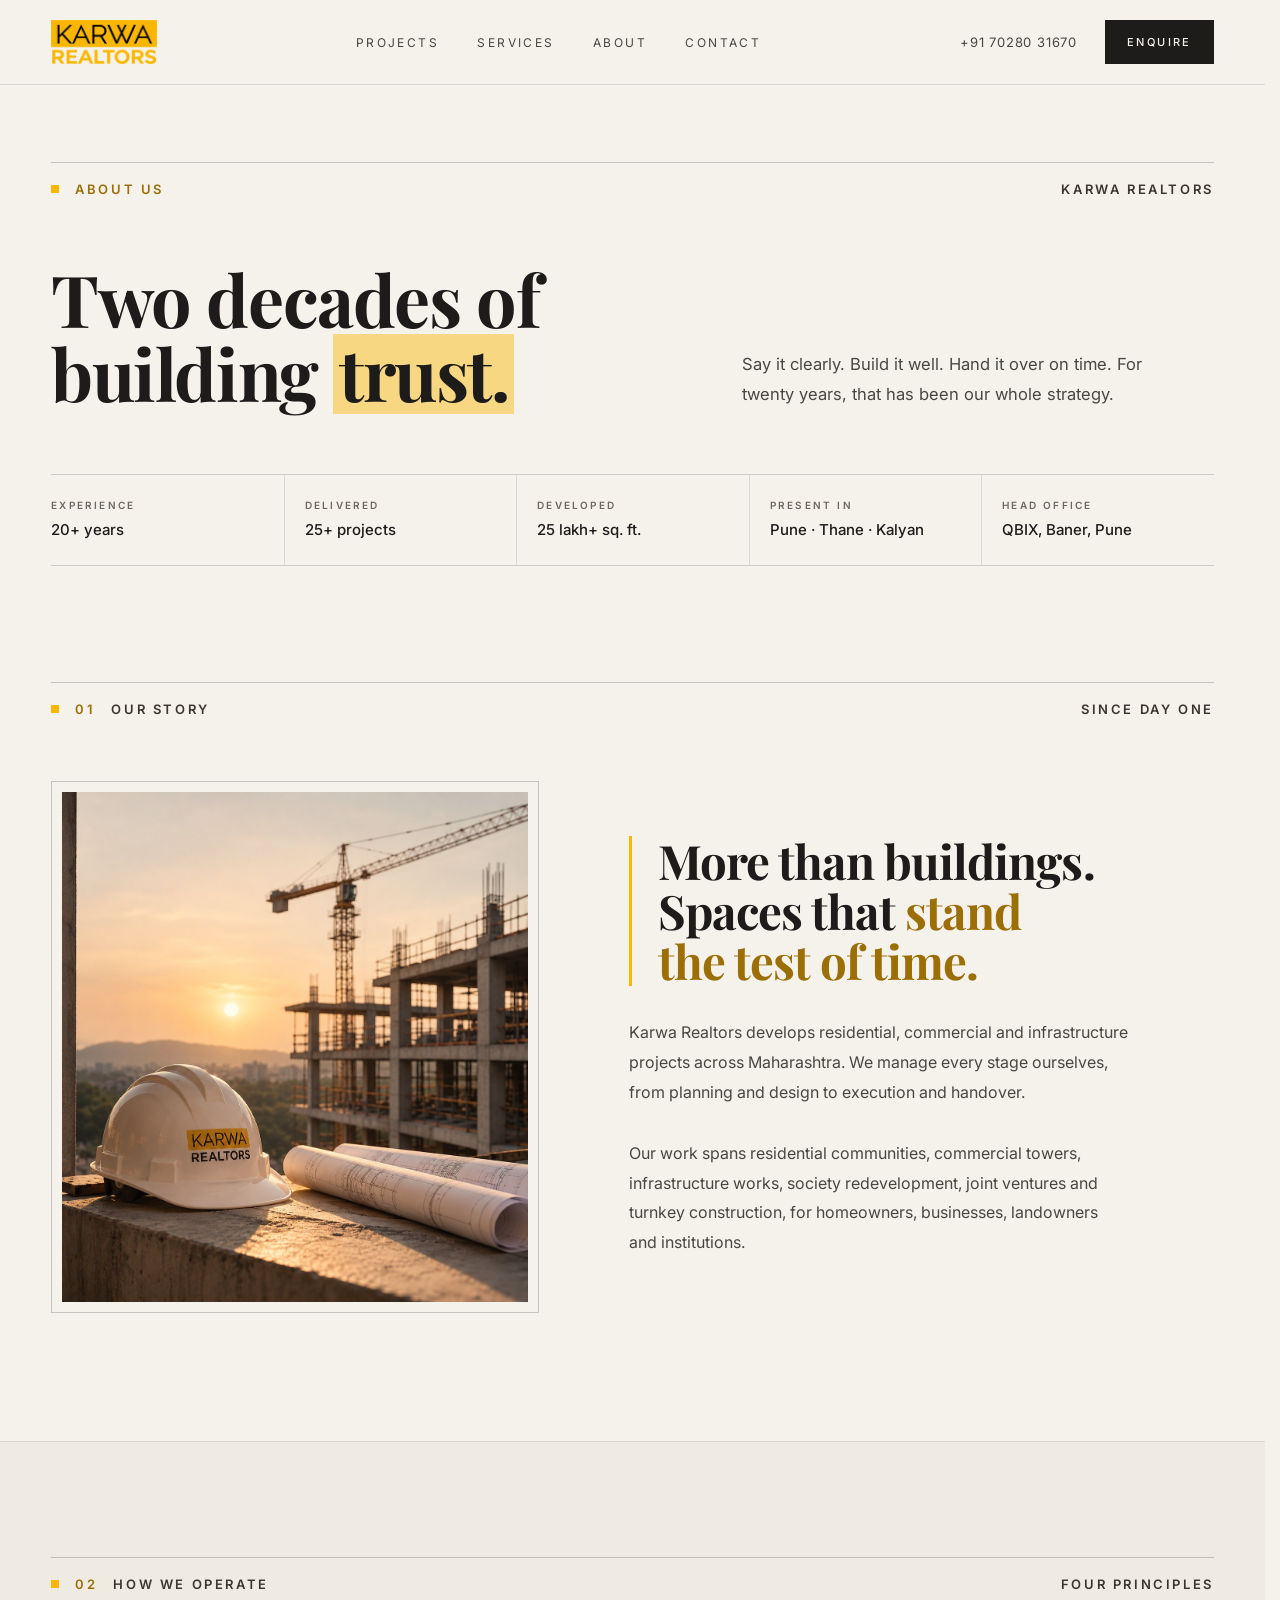
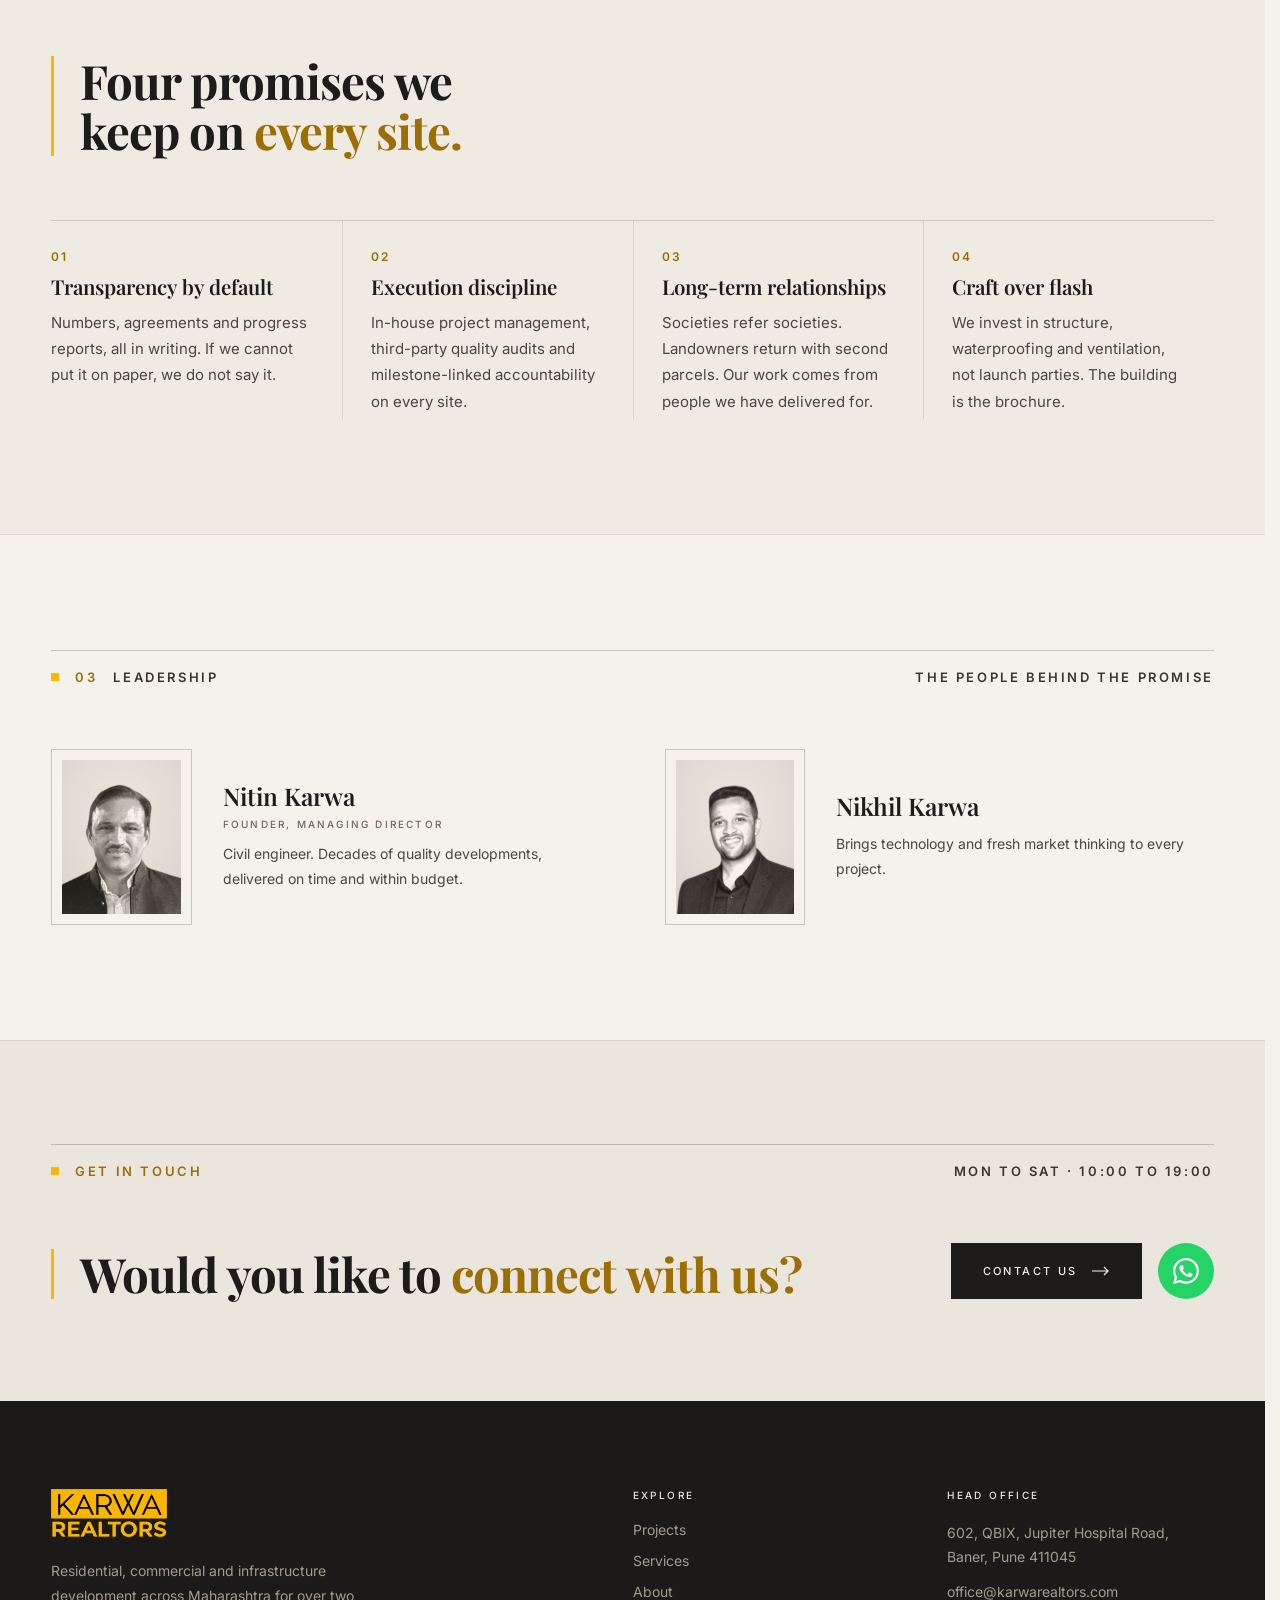
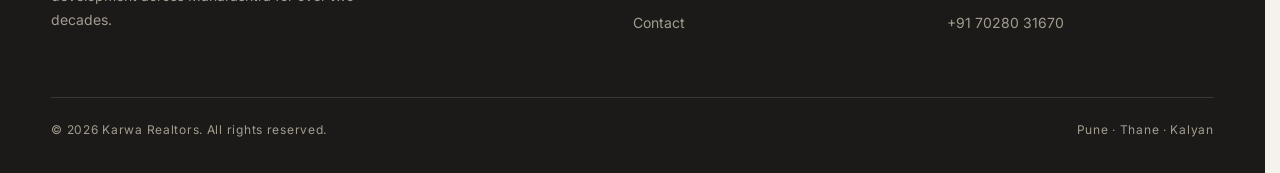
==== commit 2774d876: "Update about.html" ====
--- a/karwa-realtors-website/about.html
+++ b/karwa-realtors-website/about.html
@@ -17,16 +17,19 @@
 <link rel="preconnect" href="https://fonts.googleapis.com">
 <link rel="preconnect" href="https://fonts.gstatic.com" crossorigin>
 <link href="https://fonts.googleapis.com/css2?family=Playfair+Display:wght@500;600;700&amp;family=Inter:wght@400;500;600&amp;display=swap" rel="stylesheet">
-<link rel="stylesheet" href="css/style.css?v=6">
+<script>(function(){var d=document.documentElement;try{var s=sessionStorage,f=s.getItem('kr_intro_force');if(f)s.removeItem('kr_intro_force');var internal=document.referrer&&document.referrer.indexOf(location.host)>-1;var wn=(window.name||'').indexOf('kr_intro')>-1;if(f||(!s.getItem('kr_intro')&&!wn&&!internal&&!matchMedia('(prefers-reduced-motion: reduce)').matches)){d.classList.add('intro-on');setTimeout(function(){d.classList.remove('intro-on','intro-out')},5000)}}catch(e){}})();</script>
+<link rel="preload" as="image" href="images/brand/logo-hd.png?v=1">
+<link rel="stylesheet" href="css/style.css?v=7">
 </head>
 <body>
+<div id="kr-intro" aria-hidden="true"><div class="ib"></div><img class="il" src="images/brand/logo-hd.png?v=1" alt=""><span class="ln"></span></div>
 <div class="kr" style="font-family: 'Inter', system-ui, sans-serif; color: #1D1C1A; background: #F5F2EC; font-weight: 400; -webkit-font-smoothing: antialiased; overflow-x: clip">
 
   <!-- ================= HEADER ================= -->
   <header style="border-bottom: 1px solid rgba(29,28,26,.12)">
     <div class="wrap hdr">
       <a href="index.html" aria-label="Karwa Realtors home" style="display: flex">
-        <img class="logo" src="images/brand/logo.png?v=2" alt="Karwa Realtors">
+        <img class="logo" src="images/brand/logo.png?v=2" srcset="images/brand/logo.png?v=2 1x, images/brand/logo-hd.png?v=1 2x" alt="Karwa Realtors">
       </a>
       <nav class="nav" aria-label="Primary" style="font-size: 12px; font-weight: 400; letter-spacing: .2em; text-transform: uppercase">
         <a href="projects.html" style="color: #4A4640">Projects</a>
@@ -206,6 +209,7 @@
   </footer>
 
 </div>
+<script src="js/intro.js?v=1" defer></script>
 <script src="js/main.js?v=3" defer></script>
 </body>
 </html>
--- a/karwa-realtors-website/css/style.css
+++ b/karwa-realtors-website/css/style.css
@@ -272,3 +272,14 @@
   .kr .ctagrp .btn-dark,.kr .contact-grid .ctagrp .btn-dark{flex:1 1 auto;width:auto;padding:0 20px !important}
 }
 .kr #mobile-menu[hidden]{display:none !important}
+/* ---------- Intro (first visit per session only) ---------- */
+#kr-intro{display:none}
+html{scrollbar-gutter:stable}
+html.intro-on #kr-intro{display:block;position:fixed;top:0;right:0;bottom:0;left:0;z-index:9999;cursor:pointer;-webkit-tap-highlight-color:transparent;touch-action:none;-webkit-user-select:none;user-select:none}
+html.intro-on body{overflow:hidden}
+#kr-intro .ib{position:absolute;top:0;right:0;bottom:0;left:0;background:#F5F2EC;will-change:transform}
+#kr-intro .il{position:fixed;left:50%;top:50%;width:240px;height:auto;max-width:none;opacity:0;-webkit-user-drag:none;pointer-events:none;transform-origin:0 0;will-change:transform,opacity}
+#kr-intro .ln{position:fixed;left:50%;top:50%;width:96px;height:2px;margin-left:-48px;background:#FAB600;transform:scaleX(0);transform-origin:50% 50%;pointer-events:none}
+html.intro-on header .logo{opacity:0}
+html.intro-on:not(.intro-out) .kr > section{opacity:0;transform:translateY(18px)}
+html.intro-out .kr > section{opacity:1;transform:none;transition:opacity .9s cubic-bezier(.2,.7,.2,1),transform .9s cubic-bezier(.2,.7,.2,1)}
